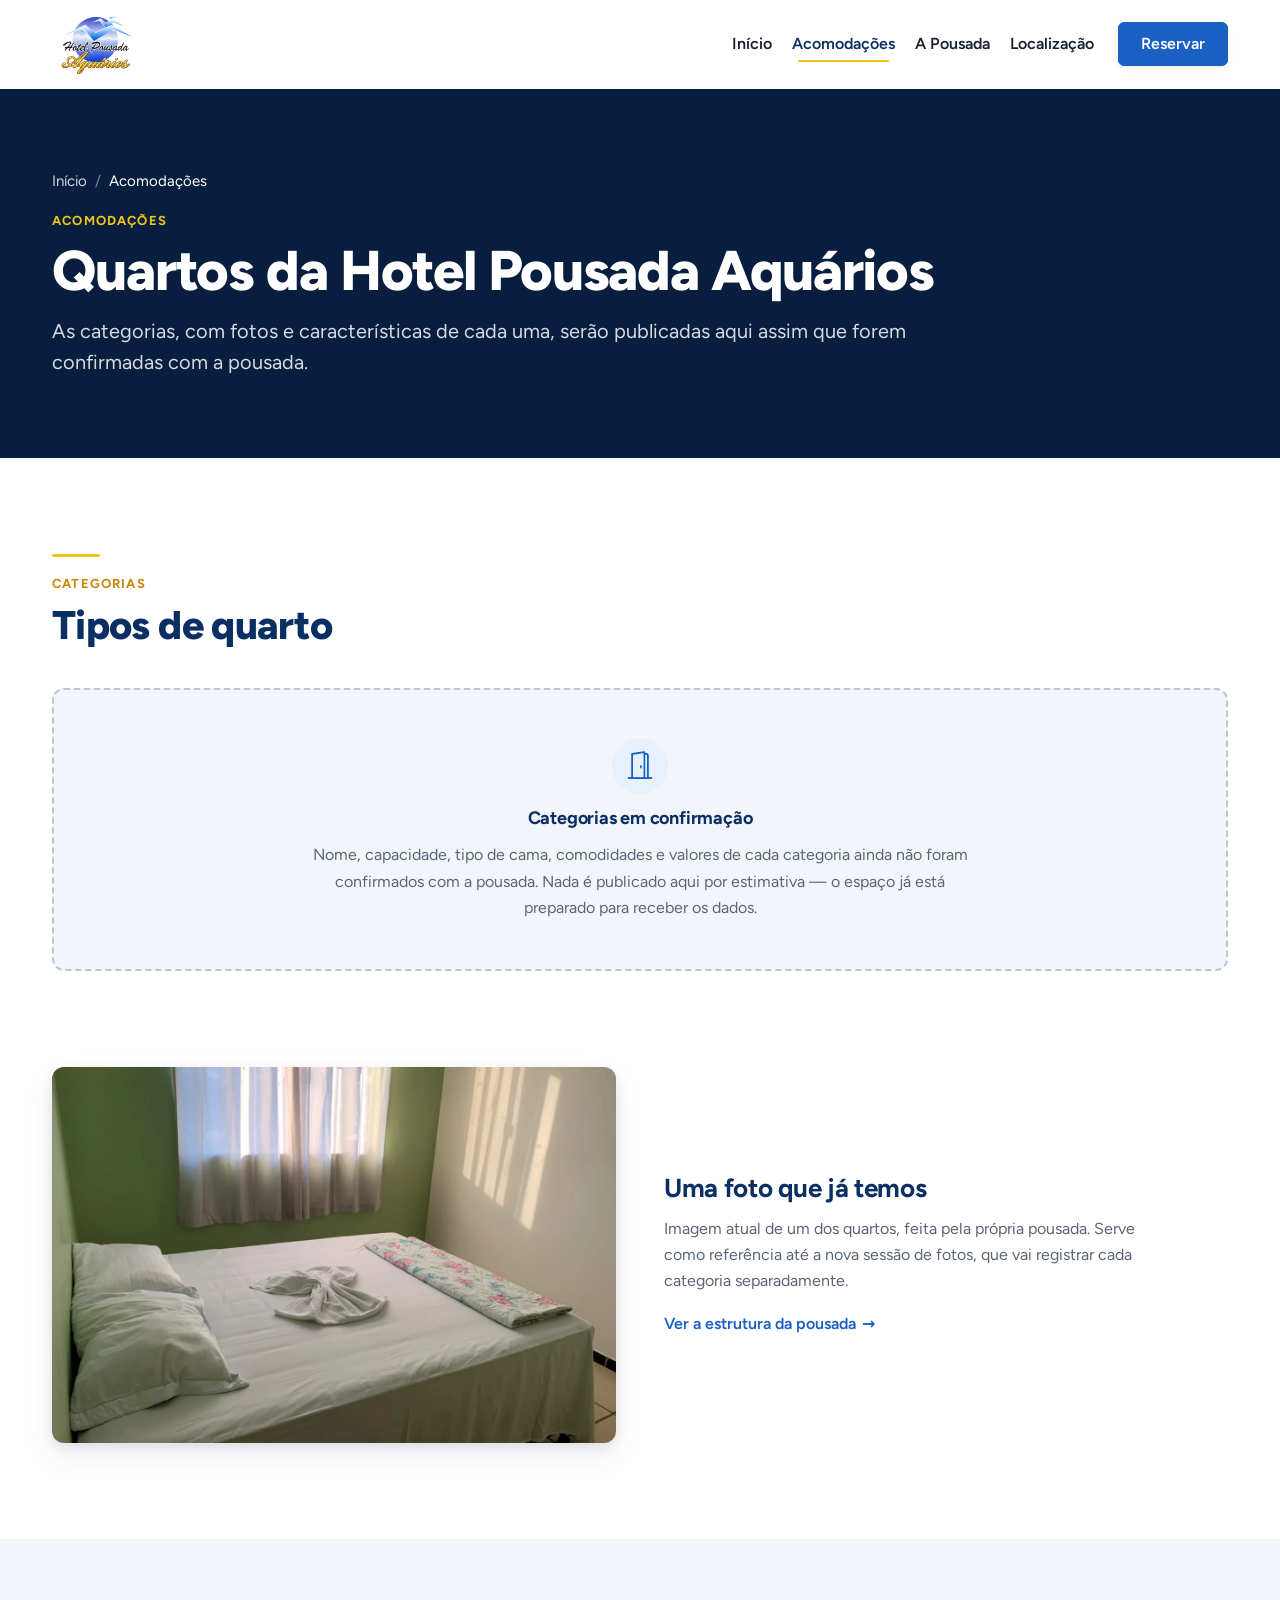
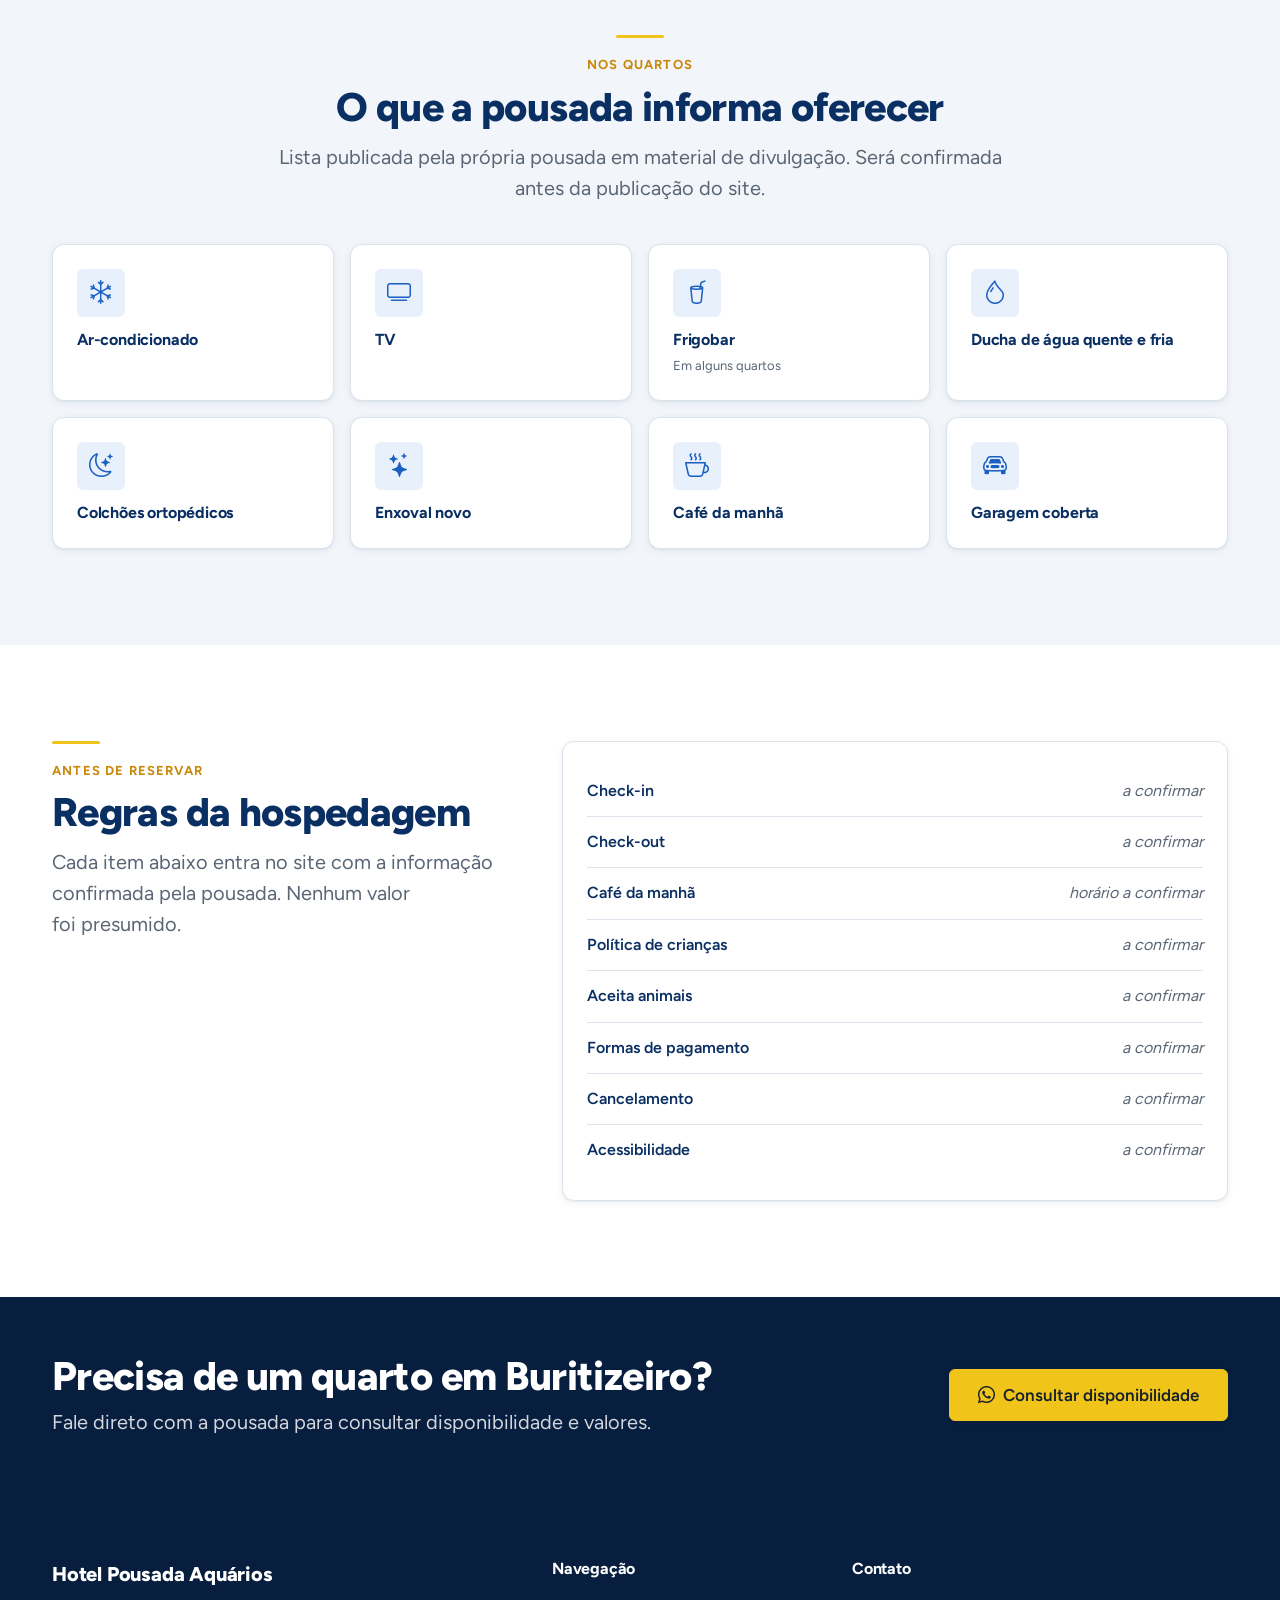
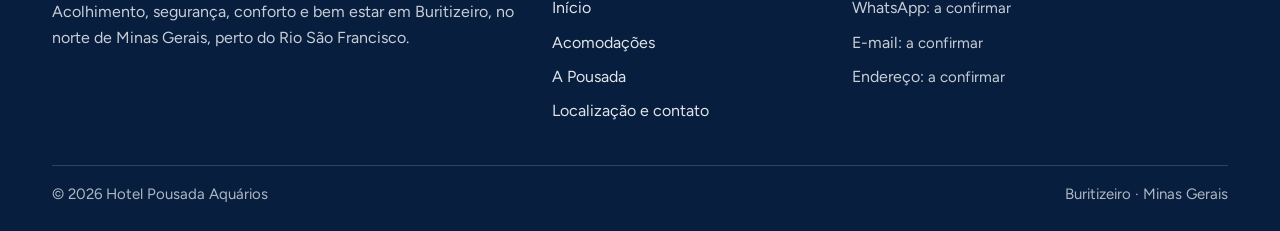
==== acomodacoes.html @ f0c8387f "feat: páginas institucional e de localização, com correção da ordem de cabeçalhos" ====
<!doctype html>
<html lang="pt-BR">
<head>
  <meta charset="utf-8">
  <meta name="viewport" content="width=device-width, initial-scale=1">
  <title>Acomodações — Hotel Pousada Aquários</title>
  <meta name="description" content="Acomodações da Hotel Pousada Aquários, em Buritizeiro/MG.">
  <meta name="theme-color" content="#1A5FC2">

  <!-- Favicon (provisório, derivado da logo — substituir na entrega final) -->
  <link rel="icon" href="favicon.ico" sizes="any">
  <link rel="apple-touch-icon" href="apple-touch-icon.png">

  <!-- Fonte própria: pré-carrega o subset latin, usado logo no primeiro texto -->
  <link rel="preload" href="fonts/figtree-latin-wght-normal.woff2"
        as="font" type="font/woff2" crossorigin>

  <!-- Bootstrap 5 + Bootstrap Icons (CDN com Subresource Integrity) -->
  <link rel="preconnect" href="https://cdn.jsdelivr.net" crossorigin>
  <link rel="stylesheet" href="https://cdn.jsdelivr.net/npm/bootstrap@5.3.8/dist/css/bootstrap.min.css"
        integrity="sha384-sRIl4kxILFvY47J16cr9ZwB07vP4J8+LH7qKQnuqkuIAvNWLzeN8tE5YBujZqJLB" crossorigin="anonymous">
  <link rel="stylesheet" href="https://cdn.jsdelivr.net/npm/bootstrap-icons@1.13.1/font/bootstrap-icons.min.css"
        integrity="sha384-CK2SzKma4jA5H/MXDUU7i1TqZlCFaD4T01vtyDFvPlD97JQyS+IsSh1nI2EFbpyk" crossorigin="anonymous">

  <!-- CSS próprio: sempre depois do Bootstrap -->
  <link rel="stylesheet" href="css/style.css">
</head>
<body>
  <a class="skip-link" href="#conteudo">Pular para o conteúdo</a>

  <header class="aq-header" data-header>
    <div class="container">
      <nav class="navbar navbar-expand-lg aq-header__inner" aria-label="Navegação principal">

        <a class="navbar-brand aq-brand me-auto" href="index.html">
          <img src="img/logo-nav.webp"
               srcset="img/logo-nav.webp 300w, img/logo-nav@2x.webp 600w"
               sizes="(min-width: 992px) 77px, 61px"
               alt="Hotel Pousada Aquários — página inicial"
               width="300" height="218">
        </a>

        <button class="aq-toggler d-lg-none" type="button"
                data-bs-toggle="offcanvas" data-bs-target="#aqMenu"
                aria-controls="aqMenu" aria-label="Abrir menu de navegação">
          <i class="bi bi-list" aria-hidden="true"></i>
        </button>

        <div class="offcanvas offcanvas-end aq-offcanvas" tabindex="-1"
             id="aqMenu" aria-labelledby="aqMenuTitulo">
          <div class="offcanvas-header">
            <!-- <p> e não <h2>: o painel fica no topo do DOM e um h2 aqui
                 apareceria antes do h1 da página, quebrando a ordem de
                 cabeçalhos. O aria-labelledby funciona igual. -->
            <p class="offcanvas-title h6 mb-0" id="aqMenuTitulo">Menu</p>
            <button type="button" class="btn-close" data-bs-dismiss="offcanvas"
                    aria-label="Fechar menu"></button>
          </div>
          <div class="offcanvas-body">
            <ul class="navbar-nav aq-nav align-items-lg-center">
                <li class="nav-item">
                  <a class="nav-link" href="index.html">Início</a>
                </li>
                <li class="nav-item">
                  <a class="nav-link" href="acomodacoes.html" aria-current="page">Acomodações</a>
                </li>
                <li class="nav-item">
                  <a class="nav-link" href="pousada.html">A Pousada</a>
                </li>
                <li class="nav-item">
                  <a class="nav-link" href="contato.html">Localização</a>
                </li>
            </ul>

            <!-- CTA principal. Vira link do WhatsApp assim que o número for
                 confirmado em js/main.js; até lá leva para a página de contato. -->
            <a class="btn-aq aq-header__cta" href="contato.html" data-whatsapp>
              Reservar
            </a>
          </div>
        </div>

      </nav>
    </div>
  </header>

  <main id="conteudo">

    <!-- ================= CABEÇALHO DA PÁGINA ================= -->
    <section class="aq-pagehead">
      <div class="container">
        <nav aria-label="Trilha de navegação">
          <ol class="aq-breadcrumb">
            <li><a href="index.html">Início</a></li>
            <li aria-current="page">Acomodações</li>
          </ol>
        </nav>
        <span class="aq-eyebrow">Acomodações</span>
        <h1>Quartos da Hotel Pousada Aquários</h1>
        <p class="aq-lead aq-measure mb-0">
          As categorias, com fotos e características de cada uma, serão
          publicadas aqui assim que forem confirmadas com a pousada.
        </p>
      </div>
    </section>

    <!-- ================= CATEGORIAS ================= -->
    <section class="aq-section">
      <div class="container">
        <div class="aq-section-head">
          <div class="aq-rule"></div>
          <span class="aq-eyebrow">Categorias</span>
          <h2>Tipos de quarto</h2>
        </div>

        <!--
          ESTRUTURA PRONTA PARA AS CATEGORIAS.

          Quando os dados forem confirmados com o proprietário, apague o bloco
          .aq-empty abaixo e duplique o modelo a seguir dentro de
          <div class="row g-4"> — um <div class="col-..."> por categoria.

          Não preencher nada por estimativa: nome, capacidade, tipo de cama,
          comodidades e preço dependem de confirmação (roadmap, seção 17).
          A identificação interna dos quartos por letras não deve ser usada
          comercialmente sem autorização.

          <div class="col-12 col-md-6 col-lg-4">
            <article class="aq-card aq-card--hover">
              <div class="aq-media aq-media--3x2 aq-media--zoom aq-media--flush">
                <img src="img/ARQUIVO.webp" alt="DESCRIÇÃO DO QUARTO"
                     loading="lazy" decoding="async" width="0000" height="0000">
              </div>
              <div class="aq-card__body">
                <h3 class="aq-card__title">NOME DA CATEGORIA</h3>
                <p class="aq-card__text">DESCRIÇÃO CURTA.</p>
                <ul class="aq-list aq-text-sm">
                  <li>Até N hóspedes</li>
                  <li>TIPO DE CAMA</li>
                  <li>COMODIDADE</li>
                </ul>
              </div>
              <div class="aq-card__footer">
                <a class="btn-aq-whatsapp btn-aq-sm btn-aq-block" href="contato.html" data-whatsapp>
                  <i class="bi bi-whatsapp" aria-hidden="true"></i>
                  Consultar esta categoria
                </a>
              </div>
            </article>
          </div>
        -->

        <div class="aq-empty" data-confirmar>
          <span class="aq-empty__icon"><i class="bi bi-door-open" aria-hidden="true"></i></span>
          <h3 class="h5">Categorias em confirmação</h3>
          <p class="aq-text-muted mb-0">
            Nome, capacidade, tipo de cama, comodidades e valores de cada
            categoria ainda não foram confirmados com a pousada. Nada é
            publicado aqui por estimativa — o espaço já está preparado para
            receber os dados.
          </p>
        </div>

        <div class="row g-4 g-lg-5 align-items-center mt-4 mt-lg-5">
          <div class="col-12 col-lg-6">
            <div class="aq-media aq-media--3x2 aq-shadow">
              <img src="img/foto-de-quarto.webp"
                   alt="Quarto da pousada, com cama de casal arrumada e janela com cortina"
                   loading="lazy" decoding="async" width="1280" height="958">
            </div>
          </div>
          <div class="col-12 col-lg-6">
            <h3>Uma foto que já temos</h3>
            <p class="aq-text-muted">
              Imagem atual de um dos quartos, feita pela própria pousada. Serve
              como referência até a nova sessão de fotos, que vai registrar
              cada categoria separadamente.
            </p>
            <p class="mb-0">
              <a class="aq-link-arrow" href="pousada.html">Ver a estrutura da pousada</a>
            </p>
          </div>
        </div>
      </div>
    </section>

    <!-- ================= O QUE OS QUARTOS TÊM ================= -->
    <section class="aq-section aq-bg-alt">
      <div class="container">
        <div class="aq-section-head aq-section-head--center">
          <div class="aq-rule"></div>
          <span class="aq-eyebrow">Nos quartos</span>
          <h2>O que a pousada informa oferecer</h2>
          <p class="aq-lead">
            Lista publicada pela própria pousada em material de divulgação.
            Será confirmada antes da publicação do site.
          </p>
        </div>

        <div class="row g-3">
          <div class="col-6 col-md-4 col-lg-3">
            <div class="aq-card h-100" data-confirmar><div class="aq-card__body">
              <span class="aq-card__icon"><i class="bi bi-snow" aria-hidden="true"></i></span>
              <h3 class="h6 mb-0">Ar-condicionado</h3>
            </div></div>
          </div>
          <div class="col-6 col-md-4 col-lg-3">
            <div class="aq-card h-100" data-confirmar><div class="aq-card__body">
              <span class="aq-card__icon"><i class="bi bi-tv" aria-hidden="true"></i></span>
              <h3 class="h6 mb-0">TV</h3>
            </div></div>
          </div>
          <div class="col-6 col-md-4 col-lg-3">
            <div class="aq-card h-100" data-confirmar><div class="aq-card__body">
              <span class="aq-card__icon"><i class="bi bi-cup-straw" aria-hidden="true"></i></span>
              <h3 class="h6 mb-1">Frigobar</h3>
              <p class="aq-text-xs aq-text-muted mb-0">Em alguns quartos</p>
            </div></div>
          </div>
          <div class="col-6 col-md-4 col-lg-3">
            <div class="aq-card h-100" data-confirmar><div class="aq-card__body">
              <span class="aq-card__icon"><i class="bi bi-droplet" aria-hidden="true"></i></span>
              <h3 class="h6 mb-0">Ducha de água quente e fria</h3>
            </div></div>
          </div>
          <div class="col-6 col-md-4 col-lg-3">
            <div class="aq-card h-100" data-confirmar><div class="aq-card__body">
              <span class="aq-card__icon"><i class="bi bi-moon-stars" aria-hidden="true"></i></span>
              <h3 class="h6 mb-0">Colchões ortopédicos</h3>
            </div></div>
          </div>
          <div class="col-6 col-md-4 col-lg-3">
            <div class="aq-card h-100" data-confirmar><div class="aq-card__body">
              <span class="aq-card__icon"><i class="bi bi-stars" aria-hidden="true"></i></span>
              <h3 class="h6 mb-0">Enxoval novo</h3>
            </div></div>
          </div>
          <div class="col-6 col-md-4 col-lg-3">
            <div class="aq-card h-100" data-confirmar><div class="aq-card__body">
              <span class="aq-card__icon"><i class="bi bi-cup-hot" aria-hidden="true"></i></span>
              <h3 class="h6 mb-0">Café da manhã</h3>
            </div></div>
          </div>
          <div class="col-6 col-md-4 col-lg-3">
            <div class="aq-card h-100" data-confirmar><div class="aq-card__body">
              <span class="aq-card__icon"><i class="bi bi-car-front" aria-hidden="true"></i></span>
              <h3 class="h6 mb-0">Garagem coberta</h3>
            </div></div>
          </div>
        </div>
      </div>
    </section>

    <!-- ================= POLÍTICAS ================= -->
    <section class="aq-section">
      <div class="container">
        <div class="row g-4 g-lg-5">
          <div class="col-12 col-lg-5">
            <div class="aq-section-head mb-0">
              <div class="aq-rule"></div>
              <span class="aq-eyebrow">Antes de reservar</span>
              <h2>Regras da hospedagem</h2>
              <p class="aq-lead">
                Cada item abaixo entra no site com a informação confirmada pela
                pousada. Nenhum valor foi presumido.
              </p>
            </div>
          </div>

          <div class="col-12 col-lg-7">
            <div class="aq-card"><div class="aq-card__body">
              <dl class="aq-specs">
                <div class="aq-specs__row">
                  <dt>Check-in</dt>
                  <dd data-confirmar><span class="aq-pending">a confirmar</span></dd>
                </div>
                <div class="aq-specs__row">
                  <dt>Check-out</dt>
                  <dd data-confirmar><span class="aq-pending">a confirmar</span></dd>
                </div>
                <div class="aq-specs__row">
                  <dt>Café da manhã</dt>
                  <dd data-confirmar><span class="aq-pending">horário a confirmar</span></dd>
                </div>
                <div class="aq-specs__row">
                  <dt>Política de crianças</dt>
                  <dd data-confirmar><span class="aq-pending">a confirmar</span></dd>
                </div>
                <div class="aq-specs__row">
                  <dt>Aceita animais</dt>
                  <dd data-confirmar><span class="aq-pending">a confirmar</span></dd>
                </div>
                <div class="aq-specs__row">
                  <dt>Formas de pagamento</dt>
                  <dd data-confirmar><span class="aq-pending">a confirmar</span></dd>
                </div>
                <div class="aq-specs__row">
                  <dt>Cancelamento</dt>
                  <dd data-confirmar><span class="aq-pending">a confirmar</span></dd>
                </div>
                <div class="aq-specs__row">
                  <dt>Acessibilidade</dt>
                  <dd data-confirmar><span class="aq-pending">a confirmar</span></dd>
                </div>
              </dl>
            </div></div>
          </div>
        </div>
      </div>
    </section>

    <!-- ================= CTA WHATSAPP ================= -->
    <section class="aq-section--sm aq-bg-dark">
      <div class="container">
        <div class="row g-3 align-items-center justify-content-between">
          <div class="col-12 col-lg-7">
            <h2 class="mb-2">Precisa de um quarto em Buritizeiro?</h2>
            <p class="aq-lead mb-0">
              Fale direto com a pousada para consultar disponibilidade e valores.
            </p>
          </div>
          <div class="col-12 col-lg-auto">
            <a class="btn-aq-gold btn-aq-lg" href="contato.html" data-whatsapp>
              <i class="bi bi-whatsapp" aria-hidden="true"></i>
              Consultar disponibilidade
            </a>
          </div>
        </div>
      </div>
    </section>

  </main>

  <footer class="aq-footer">
    <div class="container">
      <div class="row g-4">

        <div class="col-12 col-lg-5">
          <p class="aq-footer__brand mb-2">Hotel Pousada Aquários</p>
          <p class="mb-0" style="max-width: 30rem">
            Acolhimento, segurança, conforto e bem estar em Buritizeiro,
            no norte de Minas Gerais, perto do Rio São Francisco.
          </p>
        </div>

        <div class="col-6 col-lg-3">
          <h2 class="h6 mb-3">Navegação</h2>
          <ul class="aq-footer__list">
            <li><a href="index.html">Início</a></li>
            <li><a href="acomodacoes.html">Acomodações</a></li>
            <li><a href="pousada.html">A Pousada</a></li>
            <li><a href="contato.html">Localização e contato</a></li>
          </ul>
        </div>

        <div class="col-6 col-lg-4">
          <h2 class="h6 mb-3">Contato</h2>
          <!-- Nenhum canal de contato é publicado antes da confirmação com o
               proprietário (roadmap, seção 26). -->
          <ul class="aq-footer__list">
            <li data-confirmar>WhatsApp: <span class="aq-text-sm">a confirmar</span></li>
            <li data-confirmar>E-mail: <span class="aq-text-sm">a confirmar</span></li>
            <li data-confirmar>Endereço: <span class="aq-text-sm">a confirmar</span></li>
          </ul>
        </div>

      </div>

      <div class="aq-footer__bottom d-flex flex-wrap gap-2 justify-content-between">
        <p class="mb-0">&copy; <span data-ano-atual>2026</span> Hotel Pousada Aquários</p>
        <p class="mb-0">Buritizeiro · Minas Gerais</p>
      </div>
    </div>
  </footer>

  <!-- Botão flutuante de WhatsApp. Fica oculto até o número oficial ser
       confirmado e preenchido em js/main.js (roadmap, seção 26). -->
  <a class="aq-fab" href="#" data-whatsapp hidden
     aria-label="Conversar no WhatsApp">
    <i class="bi bi-whatsapp" aria-hidden="true"></i>
  </a>

  <script src="https://cdn.jsdelivr.net/npm/bootstrap@5.3.8/dist/js/bootstrap.bundle.min.js"
          integrity="sha384-FKyoEForCGlyvwx9Hj09JcYn3nv7wiPVlz7YYwJrWVcXK/BmnVDxM+D2scQbITxI" crossorigin="anonymous" defer></script>
  <script src="js/main.js" defer></script>
</body>
</html>
---- css/style.css ----
/* ==========================================================================
   Hotel Pousada Aquários — style.css

   Fase 1: base do projeto (tokens de identidade + reset + tipografia base).
   Fase 2: design system (tipografia, espaçamentos, botões, cards, mídia).
   Fase 3: header, navegação responsiva e botão flutuante de WhatsApp.
   Fase 4: hero, mosaico de fotos, avaliações e rodapé.
   Fase 5: cabeçalho de página, estado vazio e ficha de dados.
   Fase 6: galeria e área do mapa.

   Sumário
     1. Fontes
     2. Tokens da identidade
     3. Overrides do Bootstrap
     4. Base e reset
     5. Tipografia
     6. Layout
     7. Links
     8. Botões
     9. Cards
    10. Mídia e imagens
    11. Pills, divisores e detalhes
    12. Acessibilidade
    13. Utilitários
    14. Tela provisória de setup (remover a partir da Fase 3)
   ========================================================================== */

/* --------------------------------------------------------------------------
   1. Fontes
   Figtree variável, self-hosted (nenhuma requisição a terceiros).
   Um único arquivo cobre os pesos 300–900, ~20 KB no subset latin.
   -------------------------------------------------------------------------- */
@font-face {
  font-family: 'Figtree';
  font-style: normal;
  font-display: swap;
  font-weight: 300 900;
  src: url('../fonts/figtree-latin-ext-wght-normal.woff2') format('woff2-variations');
  unicode-range: U+0100-02BA, U+02BD-02C5, U+02C7-02CC, U+02CE-02D7,
                 U+02DD-02FF, U+0304, U+0308, U+0329, U+1D00-1DBF,
                 U+1E00-1E9F, U+1EF2-1EFF, U+2020, U+20A0-20AB, U+20AD-20C0,
                 U+2113, U+2C60-2C7F, U+A720-A7FF;
}
@font-face {
  font-family: 'Figtree';
  font-style: normal;
  font-display: swap;
  font-weight: 300 900;
  src: url('../fonts/figtree-latin-wght-normal.woff2') format('woff2-variations');
  unicode-range: U+0000-00FF, U+0131, U+0152-0153, U+02BB-02BC, U+02C6,
                 U+02DA, U+02DC, U+0304, U+0308, U+0329, U+2000-206F,
                 U+20AC, U+2122, U+2191, U+2193, U+2212, U+2215, U+FEFF,
                 U+FFFD;
}

/* --------------------------------------------------------------------------
   2. Tokens da identidade
   Cores extraídas da logo (img/logo.png): azul do globo, azul escuro para
   contraste e o dourado do lettering "Aquários".
   Todo contraste anotado foi verificado em WCAG 2.1.
   -------------------------------------------------------------------------- */
:root {
  /* --- Azuis: base da identidade --- */
  --aquarios-primary:        #1A5FC2;  /* 6.07:1 com branco — AA texto normal */
  --aquarios-primary-hover:  #164FA3;  /* hover de superfícies azuis */
  --aquarios-primary-dark:   #0A2F63;  /* 13.1:1 com branco — títulos, rodapé */
  --aquarios-primary-deep:   #071E3F;  /* 16.6:1 com branco — fundos profundos */
  --aquarios-primary-soft:   #E8F0FB;  /* tinte para seções alternadas */

  /* --- Dourado: secundária, uso pontual (nunca dominante) --- */
  --aquarios-gold:           #F0C419;  /* preenchimento; 9.75:1 com --aquarios-text */
  --aquarios-gold-hover:     #DBB110;
  --aquarios-gold-dark:      #C9880A;  /* 3.00:1 com branco — só texto grande e ícones */

  /* --- Superfícies e texto --- */
  --aquarios-bg:             #FFFFFF;
  --aquarios-bg-alt:         #F2F6FB;
  --aquarios-text:           #17212E;  /* 16.2:1 com branco */
  --aquarios-text-muted:     #5A6675;  /* 5.85:1 com branco — AA texto normal */
  --aquarios-text-invert:    #FFFFFF;
  --aquarios-border:         #DBE3EC;
  --aquarios-border-strong:  #B9C6D6;

  /* --- WhatsApp: canal principal de conversão ---
     O verde oficial #25D366 tem só 1.98:1 com branco e reprova em WCAG,
     tanto para texto quanto para componentes. Superfícies clicáveis usam a
     variação escura da própria paleta do WhatsApp; o verde claro fica
     reservado a preenchimento de ícone sobre fundo escuro. */
  --aquarios-whatsapp:       #0F7A6C;  /* 5.22:1 com branco — AA */
  --aquarios-whatsapp-hover: #0B6157;
  --aquarios-whatsapp-light: #25D366;  /* só sobre fundo escuro */

  /* --- Tipografia --- */
  --aquarios-font-base: 'Figtree', system-ui, -apple-system, 'Segoe UI',
                        Roboto, 'Helvetica Neue', Arial, sans-serif;
  --aquarios-font-heading: var(--aquarios-font-base);

  /* Escala tipográfica fluida: mínimo em 320px, máximo em ~1400px */
  --aquarios-fs-h1:      clamp(2rem,     1.35rem + 3.2vw, 3.5rem);
  --aquarios-fs-h2:      clamp(1.625rem, 1.28rem + 1.7vw, 2.5rem);
  --aquarios-fs-h3:      clamp(1.25rem,  1.10rem + 0.7vw, 1.625rem);
  --aquarios-fs-h4:      clamp(1.125rem, 1.06rem + 0.3vw, 1.3125rem);
  --aquarios-fs-h5:      1.125rem;
  --aquarios-fs-h6:      1rem;
  --aquarios-fs-lead:    clamp(1.0625rem, 1rem + 0.35vw, 1.25rem);
  --aquarios-fs-body:    1rem;
  --aquarios-fs-sm:      0.9375rem;
  --aquarios-fs-xs:      0.8125rem;

  --aquarios-lh-tight:   1.15;
  --aquarios-lh-snug:    1.35;
  --aquarios-lh-base:    1.65;

  /* --- Espaçamento --- */
  --aquarios-space-3xs: .25rem;
  --aquarios-space-2xs: .5rem;
  --aquarios-space-xs:  .75rem;
  --aquarios-space-sm:  1rem;
  --aquarios-space-md:  1.5rem;
  --aquarios-space-lg:  2.5rem;
  --aquarios-space-xl:  4rem;
  --aquarios-space-2xl: 6rem;

  /* Respiro vertical das seções, fluido entre mobile e desktop */
  --aquarios-section-y:    clamp(3rem, 2rem + 5vw, 6rem);
  --aquarios-section-y-sm: clamp(2rem, 1.5rem + 3vw, 3.5rem);

  /* --- Bordas --- */
  --aquarios-radius-sm: .375rem;
  --aquarios-radius:    .75rem;
  --aquarios-radius-lg: 1.25rem;
  --aquarios-radius-pill: 999px;

  /* --- Sombras: base azulada, para não cinzar a interface --- */
  --aquarios-shadow-sm: 0 1px 2px rgba(7, 30, 63, .06),
                        0 2px 8px rgba(7, 30, 63, .06);
  --aquarios-shadow:    0 4px 12px rgba(7, 30, 63, .08),
                        0 12px 32px rgba(7, 30, 63, .08);
  --aquarios-shadow-lg: 0 8px 24px rgba(7, 30, 63, .10),
                        0 24px 56px rgba(7, 30, 63, .12);

  /* --- Movimento --- */
  --aquarios-transition: 180ms cubic-bezier(.2, .6, .3, 1);

  /* --- Medidas --- */
  --aquarios-measure: 68ch;      /* largura de leitura confortável */
  --aquarios-container: 1200px;  /* largura máxima do container */
  --aquarios-tap: 2.75rem;       /* alvo mínimo de toque: 44px */
}

/* --------------------------------------------------------------------------
   3. Overrides do Bootstrap
   Faz os utilitários nativos (.btn-primary, .text-primary, .link-primary…)
   já saírem na identidade da pousada, sem CSS extra.
   -------------------------------------------------------------------------- */
:root {
  --bs-primary:              #1A5FC2;
  --bs-primary-rgb:          26, 95, 194;
  --bs-body-color:           #17212E;
  --bs-body-color-rgb:       23, 33, 46;
  --bs-body-bg:              #FFFFFF;
  --bs-secondary-color:      #5A6675;
  --bs-border-color:         #DBE3EC;
  --bs-link-color:           #1A5FC2;
  --bs-link-color-rgb:       26, 95, 194;
  --bs-link-hover-color:     #0A2F63;
  --bs-link-hover-color-rgb: 10, 47, 99;
  --bs-body-font-family:     var(--aquarios-font-base);
  --bs-body-line-height:     var(--aquarios-lh-base);
  --bs-border-radius:        var(--aquarios-radius-sm);
  --bs-border-radius-lg:     var(--aquarios-radius);
  --bs-border-radius-xl:     var(--aquarios-radius-lg);
  --bs-focus-ring-color:     rgba(240, 196, 25, .55);
  --bs-code-color:           #0A2F63;  /* o rosa padrão do Bootstrap destoa da identidade */
}

/* --------------------------------------------------------------------------
   4. Base e reset
   -------------------------------------------------------------------------- */
*,
*::before,
*::after { box-sizing: border-box; }

html {
  scroll-behavior: smooth;
  /* Compensa a altura do header sticky ao navegar por âncoras */
  scroll-padding-top: 6.5rem;
  -webkit-text-size-adjust: 100%;
}

body {
  margin: 0;
  background-color: var(--aquarios-bg);
  color: var(--aquarios-text);
  font-family: var(--aquarios-font-base);
  font-size: var(--aquarios-fs-body);
  line-height: var(--aquarios-lh-base);
  -webkit-font-smoothing: antialiased;
  text-rendering: optimizeLegibility;
  /* Nenhuma página do site deve rolar horizontalmente (Fase 7) */
  overflow-x: hidden;
}

/* --------------------------------------------------------------------------
   5. Tipografia
   -------------------------------------------------------------------------- */
h1, h2, h3, h4, h5, h6,
.h1, .h2, .h3, .h4, .h5, .h6 {
  margin-top: 0;
  margin-bottom: var(--aquarios-space-xs);
  font-family: var(--aquarios-font-heading);
  color: var(--aquarios-primary-dark);
  font-weight: 700;
  line-height: var(--aquarios-lh-tight);
  letter-spacing: -.012em;
  text-wrap: balance;
}

h1, .h1 { font-size: var(--aquarios-fs-h1); font-weight: 800; letter-spacing: -.02em; }
h2, .h2 { font-size: var(--aquarios-fs-h2); font-weight: 800; letter-spacing: -.016em; }
h3, .h3 { font-size: var(--aquarios-fs-h3); }
h4, .h4 { font-size: var(--aquarios-fs-h4); }
h5, .h5 { font-size: var(--aquarios-fs-h5); line-height: var(--aquarios-lh-snug); }
h6, .h6 { font-size: var(--aquarios-fs-h6); line-height: var(--aquarios-lh-snug); }

p {
  margin-top: 0;
  margin-bottom: var(--aquarios-space-sm);
  text-wrap: pretty;
}
p:last-child { margin-bottom: 0; }

/* Linha de apoio logo abaixo de um título de seção */
.aq-lead {
  font-size: var(--aquarios-fs-lead);
  line-height: 1.55;
  color: var(--aquarios-text-muted);
}

/* Rótulo curto acima do título ("Acomodações", "Estrutura"…) */
.aq-eyebrow {
  display: block;
  margin-bottom: var(--aquarios-space-2xs);
  color: var(--aquarios-gold-dark);
  font-size: var(--aquarios-fs-xs);
  font-weight: 700;
  letter-spacing: .09em;
  text-transform: uppercase;
}

.aq-text-sm { font-size: var(--aquarios-fs-sm); }
.aq-text-xs { font-size: var(--aquarios-fs-xs); }

/* Cabeçalho padrão de seção: eyebrow + título + lead */
.aq-section-head { margin-bottom: var(--aquarios-space-lg); }
.aq-section-head .aq-lead { max-width: var(--aquarios-measure); }
.aq-section-head--center {
  text-align: center;
  margin-inline: auto;
  max-width: 46rem;
}
.aq-section-head--center .aq-lead { margin-inline: auto; }

/* --------------------------------------------------------------------------
   6. Layout
   -------------------------------------------------------------------------- */
.container,
.container-lg,
.container-xl,
.container-xxl { max-width: var(--aquarios-container); }

.aq-section    { padding-block: var(--aquarios-section-y); }
.aq-section--sm{ padding-block: var(--aquarios-section-y-sm); }

.aq-bg-alt   { background-color: var(--aquarios-bg-alt); }
.aq-bg-soft  { background-color: var(--aquarios-primary-soft); }

/* Seções escuras: inverte texto e títulos sem precisar de classe por elemento */
.aq-bg-dark {
  background-color: var(--aquarios-primary-deep);
  color: rgba(255, 255, 255, .86);
}
.aq-bg-dark h1, .aq-bg-dark h2, .aq-bg-dark h3,
.aq-bg-dark h4, .aq-bg-dark h5, .aq-bg-dark h6 { color: #fff; }
.aq-bg-dark .aq-lead      { color: rgba(255, 255, 255, .82); }
.aq-bg-dark .aq-eyebrow   { color: var(--aquarios-gold); }
.aq-bg-dark .aq-text-muted{ color: rgba(255, 255, 255, .74); }
.aq-bg-dark code          { color: var(--aquarios-gold); }

.aq-measure    { max-width: var(--aquarios-measure); }
.aq-text-muted { color: var(--aquarios-text-muted); }
.aq-gold       { color: var(--aquarios-gold-dark); }

/* --------------------------------------------------------------------------
   7. Links
   -------------------------------------------------------------------------- */
a {
  color: var(--aquarios-primary);
  text-decoration-thickness: 1px;
  text-underline-offset: .18em;
  transition: color var(--aquarios-transition);
}
a:hover { color: var(--aquarios-primary-dark); }

/* Link discreto que só sublinha no hover */
.aq-link {
  font-weight: 600;
  text-decoration: none;
}
.aq-link:hover { text-decoration: underline; }

/* Link com seta, para "ver mais" */
.aq-link-arrow {
  display: inline-flex;
  align-items: center;
  gap: .375rem;
  font-weight: 600;
  text-decoration: none;
}
.aq-link-arrow::after {
  content: '→';
  transition: transform var(--aquarios-transition);
}
.aq-link-arrow:hover::after { transform: translateX(3px); }

/* --------------------------------------------------------------------------
   8. Botões
   -------------------------------------------------------------------------- */
.btn {
  --bs-btn-border-radius: var(--aquarios-radius-sm);
  font-weight: 600;
  transition: background-color var(--aquarios-transition),
              border-color var(--aquarios-transition),
              color var(--aquarios-transition),
              box-shadow var(--aquarios-transition),
              transform var(--aquarios-transition);
}

/* Base dos botões da identidade */
.btn-aq,
.btn-aq-outline,
.btn-aq-gold,
.btn-aq-whatsapp {
  display: inline-flex;
  align-items: center;
  justify-content: center;
  gap: .5rem;
  min-height: var(--aquarios-tap);
  padding: .625rem 1.375rem;
  border: 1px solid transparent;
  border-radius: var(--aquarios-radius-sm);
  font-weight: 600;
  line-height: 1.3;
  text-decoration: none;
  cursor: pointer;
}

/* Primário: ação principal da página */
.btn-aq {
  background-color: var(--aquarios-primary);
  border-color: var(--aquarios-primary);
  color: var(--aquarios-text-invert);
  box-shadow: var(--aquarios-shadow-sm);
}
.btn-aq:hover {
  background-color: var(--aquarios-primary-hover);
  border-color: var(--aquarios-primary-hover);
  color: var(--aquarios-text-invert);
  box-shadow: var(--aquarios-shadow);
}
.btn-aq:active { transform: translateY(1px); box-shadow: var(--aquarios-shadow-sm); }

/* Secundário: ação de apoio */
.btn-aq-outline {
  background-color: transparent;
  border-color: var(--aquarios-border-strong);
  color: var(--aquarios-primary-dark);
}
.btn-aq-outline:hover {
  background-color: var(--aquarios-primary-soft);
  border-color: var(--aquarios-primary);
  color: var(--aquarios-primary-dark);
}
.btn-aq-outline:active { transform: translateY(1px); }

/* Dourado: destaque pontual sobre fundo escuro ou foto */
.btn-aq-gold {
  background-color: var(--aquarios-gold);
  border-color: var(--aquarios-gold);
  color: var(--aquarios-text);
  box-shadow: var(--aquarios-shadow-sm);
}
.btn-aq-gold:hover {
  background-color: var(--aquarios-gold-hover);
  border-color: var(--aquarios-gold-hover);
  color: var(--aquarios-text);
  box-shadow: var(--aquarios-shadow);
}
.btn-aq-gold:active { transform: translateY(1px); box-shadow: var(--aquarios-shadow-sm); }

/* WhatsApp: conversão. Verde escuro da paleta do WhatsApp, que passa em AA */
.btn-aq-whatsapp {
  background-color: var(--aquarios-whatsapp);
  border-color: var(--aquarios-whatsapp);
  color: var(--aquarios-text-invert);
  box-shadow: var(--aquarios-shadow-sm);
}
.btn-aq-whatsapp:hover {
  background-color: var(--aquarios-whatsapp-hover);
  border-color: var(--aquarios-whatsapp-hover);
  color: var(--aquarios-text-invert);
  box-shadow: var(--aquarios-shadow);
}
.btn-aq-whatsapp:active { transform: translateY(1px); box-shadow: var(--aquarios-shadow-sm); }

/* Variantes de tamanho */
.btn-aq-lg { padding: .875rem 1.75rem; font-size: 1.0625rem; min-height: 3.25rem; }
.btn-aq-sm { padding: .5rem 1rem; font-size: var(--aquarios-fs-sm); }
.btn-aq-block { width: 100%; }

/* Em telas pequenas os botões ocupam a largura toda por padrão (Fase 7) */
@media (max-width: 575.98px) {
  .btn-aq-block-sm { width: 100%; }
}

/* --------------------------------------------------------------------------
   9. Cards
   -------------------------------------------------------------------------- */
.aq-card {
  display: flex;
  flex-direction: column;
  height: 100%;
  background-color: var(--aquarios-bg);
  border: 1px solid var(--aquarios-border);
  border-radius: var(--aquarios-radius);
  box-shadow: var(--aquarios-shadow-sm);
  overflow: hidden;
  transition: box-shadow var(--aquarios-transition),
              transform var(--aquarios-transition),
              border-color var(--aquarios-transition);
}
.aq-card__body { padding: var(--aquarios-space-md); flex: 1 1 auto; }
.aq-card__title { margin-bottom: var(--aquarios-space-2xs); font-size: var(--aquarios-fs-h4); }
.aq-card__text { color: var(--aquarios-text-muted); }
.aq-card__footer {
  padding: var(--aquarios-space-sm) var(--aquarios-space-md);
  border-top: 1px solid var(--aquarios-border);
}

/* Elevação só onde existe hover real — evita "grudar" o efeito no toque */
@media (hover: hover) {
  .aq-card--hover:hover {
    transform: translateY(-3px);
    box-shadow: var(--aquarios-shadow);
    border-color: var(--aquarios-border-strong);
  }
  .aq-card--hover:hover .aq-media--zoom img { transform: scale(1.05); }
}

/* Card com ícone, para comodidades */
.aq-card__icon {
  display: inline-flex;
  align-items: center;
  justify-content: center;
  width: 3rem;
  height: 3rem;
  margin-bottom: var(--aquarios-space-xs);
  border-radius: var(--aquarios-radius-sm);
  background-color: var(--aquarios-primary-soft);
  color: var(--aquarios-primary);
  font-size: 1.5rem;
}

/* --------------------------------------------------------------------------
   10. Mídia e imagens
   As fotos atuais são provisórias: o padrão abaixo fixa a proporção para que
   a troca das imagens não quebre o layout (roadmap, seção 25).
   -------------------------------------------------------------------------- */
img {
  max-width: 100%;
  height: auto;
  vertical-align: middle;
}

.aq-media {
  position: relative;
  overflow: hidden;
  background-color: var(--aquarios-primary-soft);
  border-radius: var(--aquarios-radius);
}
.aq-media img {
  width: 100%;
  height: 100%;
  object-fit: cover;
  display: block;
  transition: transform 400ms cubic-bezier(.2, .6, .3, 1);
}
.aq-media--16x9 { aspect-ratio: 16 / 9; }
.aq-media--4x3  { aspect-ratio: 4 / 3; }
.aq-media--3x2  { aspect-ratio: 3 / 2; }
.aq-media--1x1  { aspect-ratio: 1 / 1; }
.aq-media--3x4  { aspect-ratio: 3 / 4; }
.aq-media--flush { border-radius: 0; }

/* Véu escuro para texto sobre foto (hero, chamadas) */
.aq-media--overlay::after {
  content: '';
  position: absolute;
  inset: 0;
  background: linear-gradient(180deg,
              rgba(7, 30, 63, .15) 0%,
              rgba(7, 30, 63, .55) 60%,
              rgba(7, 30, 63, .78) 100%);
}

/* --------------------------------------------------------------------------
   11. Pills, divisores e detalhes
   -------------------------------------------------------------------------- */
.aq-pill {
  display: inline-flex;
  align-items: center;
  gap: .375rem;
  padding: .25rem .75rem;
  border-radius: var(--aquarios-radius-pill);
  background-color: var(--aquarios-primary-soft);
  color: var(--aquarios-primary-dark);
  font-size: var(--aquarios-fs-xs);
  font-weight: 600;
}
.aq-pill--gold {
  background-color: rgba(240, 196, 25, .18);
  color: #6B4A00;
}
.aq-pill--dark {
  background-color: rgba(255, 255, 255, .12);
  color: #fff;
}

.aq-divider {
  height: 1px;
  border: 0;
  margin: var(--aquarios-space-lg) 0;
  background-color: var(--aquarios-border);
  opacity: 1;
}

/* Filete dourado curto, usado como detalhe sob títulos */
.aq-rule {
  width: 3rem;
  height: 3px;
  border-radius: 2px;
  background-color: var(--aquarios-gold);
  margin-bottom: var(--aquarios-space-sm);
}
.aq-section-head--center .aq-rule { margin-inline: auto; }

/* Lista com marcador de ícone, para comodidades */
.aq-list {
  list-style: none;
  padding-left: 0;
  margin: 0;
}
.aq-list li {
  position: relative;
  padding-left: 1.75rem;
  margin-bottom: var(--aquarios-space-2xs);
}
.aq-list li::before {
  content: '';
  position: absolute;
  left: 0;
  top: .55em;
  width: .5rem;
  height: .5rem;
  border-radius: 50%;
  background-color: var(--aquarios-gold);
}

/* --------------------------------------------------------------------------
   12. Acessibilidade
   -------------------------------------------------------------------------- */
:focus-visible {
  outline: 3px solid var(--aquarios-gold);
  outline-offset: 2px;
  border-radius: var(--aquarios-radius-sm);
}
/* Sobre fundo escuro o dourado some; o anel vira branco */
.aq-bg-dark :focus-visible { outline-color: #fff; }

/* Link "pular para o conteúdo" — visível apenas ao receber foco */
.skip-link {
  position: absolute;
  left: var(--aquarios-space-sm);
  top: -100%;
  z-index: 1080;
  padding: .625rem 1rem;
  background: var(--aquarios-primary-dark);
  color: #fff;
  border-radius: var(--aquarios-radius-sm);
  text-decoration: none;
}
.skip-link:focus { top: var(--aquarios-space-sm); }

@media (prefers-reduced-motion: reduce) {
  html { scroll-behavior: auto; }
  *,
  *::before,
  *::after {
    animation-duration: .01ms !important;
    animation-iteration-count: 1 !important;
    transition-duration: .01ms !important;
  }
}

/* --------------------------------------------------------------------------
   13. Utilitários
   -------------------------------------------------------------------------- */
.aq-stack > * + * { margin-top: var(--aquarios-space-sm); }
.aq-stack-md > * + * { margin-top: var(--aquarios-space-md); }
.aq-shadow-sm { box-shadow: var(--aquarios-shadow-sm); }
.aq-shadow    { box-shadow: var(--aquarios-shadow); }
.aq-shadow-lg { box-shadow: var(--aquarios-shadow-lg); }
.aq-radius    { border-radius: var(--aquarios-radius); }
.aq-radius-lg { border-radius: var(--aquarios-radius-lg); }


/* --------------------------------------------------------------------------
   14. Header e navegação
   Sticky em todas as telas: o botão de reserva é o caminho principal de
   conversão e precisa estar sempre a um toque de distância.
   -------------------------------------------------------------------------- */
.aq-header {
  position: sticky;
  top: 0;
  z-index: 1030;
  background-color: rgba(255, 255, 255, .94);
  border-bottom: 1px solid transparent;
  transition: box-shadow var(--aquarios-transition),
              border-color var(--aquarios-transition),
              background-color var(--aquarios-transition);
}
/* Sem backdrop-filter aqui de propósito: ele cria bloco de contenção para
   descendentes position:fixed, e o offcanvas do menu passaria a medir a
   altura do header em vez da viewport. */

/* Só ganha peso depois que a página rola — no topo fica leve sobre o hero */
.aq-header--scrolled {
  background-color: var(--aquarios-bg);
  border-bottom-color: var(--aquarios-border);
  box-shadow: var(--aquarios-shadow-sm);
}

.aq-header .navbar { padding: 0; }

/* --- Logo --- */
.aq-brand { display: inline-flex; align-items: center; padding: 0; }
.aq-brand img {
  height: 2.75rem;
  width: auto;
  transition: height var(--aquarios-transition);
}
.aq-header__inner { min-height: 4.25rem; }

@media (min-width: 992px) {
  .aq-brand img { height: 4rem; }
  .aq-header__inner { min-height: 5.5rem; }
}

/* --- Botão do menu mobile --- */
.aq-toggler {
  display: inline-flex;
  align-items: center;
  justify-content: center;
  width: var(--aquarios-tap);
  height: var(--aquarios-tap);
  padding: 0;
  border: 1px solid var(--aquarios-border);
  border-radius: var(--aquarios-radius-sm);
  background-color: transparent;
  color: var(--aquarios-primary-dark);
  font-size: 1.375rem;
  line-height: 1;
  transition: background-color var(--aquarios-transition),
              border-color var(--aquarios-transition);
}
.aq-toggler:hover {
  background-color: var(--aquarios-primary-soft);
  border-color: var(--aquarios-border-strong);
}

/* --- Links do menu --- */
.aq-nav { gap: .25rem; }
.aq-nav .nav-link {
  position: relative;
  padding: .625rem .875rem;
  color: var(--aquarios-text);
  font-weight: 600;
  border-radius: var(--aquarios-radius-sm);
  transition: color var(--aquarios-transition),
              background-color var(--aquarios-transition);
}
.aq-nav .nav-link:hover,
.aq-nav .nav-link:focus-visible { color: var(--aquarios-primary); }

/* Página atual: filete dourado, o mesmo detalhe usado sob os títulos */
.aq-nav .nav-link[aria-current="page"] { color: var(--aquarios-primary-dark); }
.aq-nav .nav-link[aria-current="page"]::after {
  content: '';
  position: absolute;
  left: .875rem;
  right: .875rem;
  bottom: .3rem;
  height: 2px;
  border-radius: 2px;
  background-color: var(--aquarios-gold);
}

/* --- Painel do menu no mobile --- */
.aq-offcanvas { border-left: 0; }
.aq-offcanvas .offcanvas-header { padding: var(--aquarios-space-sm); }
.aq-offcanvas .offcanvas-body {
  display: flex;
  padding: var(--aquarios-space-sm);
}

@media (max-width: 991.98px) {
  /* Especificidade de dois nomes de classe: o Bootstrap fixa 400px
     em .navbar-expand-lg .offcanvas e ganharia de .aq-offcanvas sozinho. */
  .aq-header .aq-offcanvas { width: min(20rem, 85vw); }
  /* Alvos de toque generosos: o menu é o principal caminho no celular */
  .aq-nav .nav-link {
    padding: .875rem .75rem;
    font-size: 1.0625rem;
    border-bottom: 1px solid var(--aquarios-border);
    border-radius: 0;
  }
  .aq-nav .nav-item:last-child .nav-link { border-bottom: 0; }
  .aq-nav .nav-link[aria-current="page"] {
    background-color: var(--aquarios-primary-soft);
    border-bottom-color: transparent;
    border-radius: var(--aquarios-radius-sm);
  }
  .aq-nav .nav-link[aria-current="page"]::after { display: none; }

  /* Empilha links e CTA no painel lateral */
  .aq-offcanvas .offcanvas-body { flex-direction: column; }
  .aq-header__cta { margin-top: var(--aquarios-space-md); }
}

@media (min-width: 992px) {
  /* No desktop o painel volta a ser uma linha alinhada à direita */
  .aq-header .offcanvas-body {
    flex-direction: row;
    align-items: center;
    justify-content: flex-end;
    padding: 0;
  }
  .aq-header__cta {
    flex: 0 0 auto;
    margin-left: var(--aquarios-space-sm);
    white-space: nowrap;
  }
}

/* --------------------------------------------------------------------------
   15. Botão flutuante de WhatsApp
   Fica oculto por padrão: só aparece quando o número oficial for confirmado
   e preenchido em js/main.js (roadmap, seção 26).
   -------------------------------------------------------------------------- */
.aq-fab {
  position: fixed;
  right: var(--aquarios-space-sm);
  bottom: var(--aquarios-space-sm);
  z-index: 1040;
  display: inline-flex;
  align-items: center;
  justify-content: center;
  width: 3.5rem;
  height: 3.5rem;
  border-radius: 50%;
  background-color: var(--aquarios-whatsapp);
  color: #fff;
  font-size: 1.75rem;
  line-height: 1;
  text-decoration: none;
  box-shadow: var(--aquarios-shadow);
  transition: background-color var(--aquarios-transition),
              transform var(--aquarios-transition),
              box-shadow var(--aquarios-transition);
}
.aq-fab:hover {
  background-color: var(--aquarios-whatsapp-hover);
  color: #fff;
  transform: translateY(-2px);
  box-shadow: var(--aquarios-shadow-lg);
}
.aq-fab[hidden] { display: none; }

@media (min-width: 992px) {
  .aq-fab {
    right: var(--aquarios-space-md);
    bottom: var(--aquarios-space-md);
    width: 3.75rem;
    height: 3.75rem;
  }
}

/* --------------------------------------------------------------------------
   16. Placeholder de página (provisório)
   Usado nas páginas cujo conteúdo entra nas próximas fases. REMOVER conforme
   cada página for construída.
   -------------------------------------------------------------------------- */
.aq-placeholder { padding-block: clamp(3rem, 2rem + 6vw, 7rem); }

/* --------------------------------------------------------------------------
   17. Hero
   O CTA principal precisa aparecer já na primeira tela, inclusive no celular
   (roadmap, seção 16). Por isso a altura é limitada por vh, não por conteúdo.
   -------------------------------------------------------------------------- */
.aq-hero {
  position: relative;
  isolation: isolate;
  background-color: var(--aquarios-primary-deep);
}
.aq-hero__media {
  position: absolute;
  inset: 0;
  z-index: 0;
}
.aq-hero__media img {
  width: 100%;
  height: 100%;
  object-fit: cover;
  display: block;
}
/* Véu escuro: garante contraste do texto branco sobre qualquer trecho da foto */
.aq-hero__media::after {
  content: '';
  position: absolute;
  inset: 0;
  /* Escurece onde o texto fica (esquerda/baixo) e preserva o dourado do
     amanhecer à direita. Contraste do texto branco medido sobre os pixels
     compostos, não estimado. */
  /* Escurece por altura, não por largura: o texto fica na metade de baixo e
     o céu do amanhecer, no topo, continua visível. O leve gradiente lateral
     só reforça o lado do texto. */
  background:
    linear-gradient(100deg,
      rgba(7, 30, 63, .48) 0%,
      rgba(7, 30, 63, .28) 45%,
      rgba(7, 30, 63, 0) 75%),
    linear-gradient(180deg,
      rgba(7, 30, 63, 0) 0%,
      rgba(7, 30, 63, .06) 18%,
      rgba(7, 30, 63, .55) 42%,
      rgba(7, 30, 63, .90) 100%);
}
.aq-hero__inner {
  position: relative;
  z-index: 1;
  display: flex;
  align-items: flex-end;
  min-height: min(38rem, 82vh);
  padding-block: var(--aquarios-space-xl) var(--aquarios-space-lg);
}
.aq-hero__content { max-width: 40rem; }
.aq-hero h1 { color: #fff; margin-bottom: var(--aquarios-space-sm); }
/* Eyebrow em branco, não em dourado: medido sobre a foto composta, o
   dourado fica em 3.5:1 no mobile — abaixo de AA para 13px bold. E o hero
   vai trocar de foto, então o texto precisa de contraste que não dependa
   da imagem. O dourado segue como destaque no botão. */
.aq-hero .aq-eyebrow { color: #fff; }
.aq-hero .aq-lead { color: rgba(255, 255, 255, .90); }
.aq-hero__actions {
  display: flex;
  flex-wrap: wrap;
  gap: var(--aquarios-space-xs);
  margin-top: var(--aquarios-space-md);
}
.aq-hero :focus-visible { outline-color: #fff; }

/* Botão de contorno sobre foto ou fundo escuro */
.btn-aq-outline--invert {
  border-color: rgba(255, 255, 255, .65);
  color: #fff;
  background-color: rgba(255, 255, 255, .06);
}
.btn-aq-outline--invert:hover {
  background-color: rgba(255, 255, 255, .16);
  border-color: #fff;
  color: #fff;
}

@media (max-width: 575.98px) {
  .aq-hero__actions .btn-aq-gold,
  .aq-hero__actions .btn-aq-outline { width: 100%; }

  /* Em telas estreitas o hero encurta e o texto sobe para a faixa clara do
     céu. As paradas do gradiente são relativas à altura, então aqui ele
     precisa começar a escurecer mais cedo. Medido a partir de 320px. */
  .aq-hero__media::after {
    background: linear-gradient(180deg,
      rgba(7, 30, 63, .62) 0%,
      rgba(7, 30, 63, .68) 35%,
      rgba(7, 30, 63, .90) 100%);
  }
}

/* --------------------------------------------------------------------------
   18. Mosaico de fotos
   -------------------------------------------------------------------------- */
.aq-mosaic {
  display: grid;
  gap: var(--aquarios-space-xs);
  grid-template-columns: repeat(2, 1fr);
}
.aq-mosaic .aq-media { height: 100%; }

@media (min-width: 768px) {
  .aq-mosaic { grid-template-columns: repeat(4, 1fr); }
  .aq-mosaic__item--lead { grid-column: span 2; grid-row: span 2; }
}

/* Legenda sobre a foto */
.aq-mosaic figure { position: relative; margin: 0; height: 100%; }
.aq-mosaic figcaption {
  position: absolute;
  left: 0;
  right: 0;
  bottom: 0;
  z-index: 1;
  padding: var(--aquarios-space-md) var(--aquarios-space-sm) var(--aquarios-space-xs);
  background: linear-gradient(180deg, rgba(7, 30, 63, 0), rgba(7, 30, 63, .80));
  color: #fff;
  font-size: var(--aquarios-fs-sm);
  font-weight: 600;
}

/* --------------------------------------------------------------------------
   19. Avaliações
   -------------------------------------------------------------------------- */
.aq-rating {
  display: flex;
  align-items: center;
  gap: var(--aquarios-space-md);
  flex-wrap: wrap;
}
.aq-rating__score {
  font-size: clamp(3rem, 2rem + 5vw, 4.5rem);
  font-weight: 800;
  line-height: 1;
  color: var(--aquarios-primary-dark);
  letter-spacing: -.03em;
}
/* Ícone é elemento gráfico: 3:1 basta, e o dourado escuro entrega 3.00:1 */
.aq-stars { color: var(--aquarios-gold-dark); font-size: 1.25rem; letter-spacing: .1em; }

/* --------------------------------------------------------------------------
   20. Rodapé
   A logo tem lettering preto e sumiria no azul profundo: no rodapé a marca
   aparece como texto.
   -------------------------------------------------------------------------- */
.aq-footer {
  background-color: var(--aquarios-primary-deep);
  color: rgba(255, 255, 255, .78);
  padding-block: var(--aquarios-space-xl) var(--aquarios-space-md);
}
.aq-footer h2, .aq-footer h3 { color: #fff; }
.aq-footer a { color: rgba(255, 255, 255, .88); text-decoration: none; }
.aq-footer a:hover { color: #fff; text-decoration: underline; }
.aq-footer :focus-visible { outline-color: #fff; }

.aq-footer__brand {
  font-size: 1.25rem;
  font-weight: 800;
  color: #fff;
  letter-spacing: -.01em;
}
.aq-footer__list { list-style: none; padding: 0; margin: 0; }
.aq-footer__list li + li { margin-top: var(--aquarios-space-2xs); }
.aq-footer__bottom {
  margin-top: var(--aquarios-space-lg);
  padding-top: var(--aquarios-space-sm);
  border-top: 1px solid rgba(255, 255, 255, .16);
  font-size: var(--aquarios-fs-sm);
  color: rgba(255, 255, 255, .68);
}

/* --------------------------------------------------------------------------
   21. Marcador de dado a confirmar
   [data-confirmar] marca todo conteúdo que ainda depende de confirmação com
   o proprietário (roadmap, seção 26). Não aparece por padrão; para revisar,
   basta adicionar a classe .aq-revisao ao <body> e todos ficam destacados.
   -------------------------------------------------------------------------- */
.aq-revisao [data-confirmar] {
  outline: 2px dashed var(--aquarios-gold-dark);
  outline-offset: 3px;
  background-color: rgba(240, 196, 25, .10);
}

/* --------------------------------------------------------------------------
   22. Cabeçalho de página interna
   Faixa sólida em vez de foto: o hero fotográfico é assinatura da home, e
   aqui o texto não fica refém do brilho da imagem.
   -------------------------------------------------------------------------- */
.aq-pagehead {
  background-color: var(--aquarios-primary-deep);
  color: rgba(255, 255, 255, .86);
  padding-block: clamp(2.5rem, 1.5rem + 5vw, 5rem);
}
.aq-pagehead h1 { color: #fff; }
.aq-pagehead .aq-eyebrow { color: var(--aquarios-gold); }
.aq-pagehead .aq-lead { color: rgba(255, 255, 255, .84); }
.aq-pagehead :focus-visible { outline-color: #fff; }

/* Trilha de navegação */
.aq-breadcrumb {
  display: flex;
  flex-wrap: wrap;
  gap: .5rem;
  list-style: none;
  padding: 0;
  margin: 0 0 var(--aquarios-space-sm);
  font-size: var(--aquarios-fs-sm);
}
.aq-breadcrumb li + li::before {
  content: '/';
  margin-right: .5rem;
  color: rgba(255, 255, 255, .45);
}
.aq-breadcrumb a { color: rgba(255, 255, 255, .82); text-decoration: none; }
.aq-breadcrumb a:hover { color: #fff; text-decoration: underline; }
.aq-breadcrumb [aria-current="page"] { color: #fff; }

/* --------------------------------------------------------------------------
   23. Estado vazio
   Para blocos que já existem na estrutura mas ainda dependem de dados
   confirmados. Comunica o que vai entrar ali, em vez de simular conteúdo.
   -------------------------------------------------------------------------- */
.aq-empty {
  border: 2px dashed var(--aquarios-border-strong);
  border-radius: var(--aquarios-radius);
  background-color: var(--aquarios-bg-alt);
  padding: clamp(1.5rem, 1rem + 3vw, 3rem);
  text-align: center;
}
.aq-empty__icon {
  display: inline-flex;
  align-items: center;
  justify-content: center;
  width: 3.5rem;
  height: 3.5rem;
  margin-bottom: var(--aquarios-space-xs);
  border-radius: 50%;
  background-color: var(--aquarios-primary-soft);
  color: var(--aquarios-primary);
  font-size: 1.75rem;
}
.aq-empty p { max-width: 42rem; margin-inline: auto; }

/* --------------------------------------------------------------------------
   24. Ficha de dados
   Lista de definição para políticas e características, com o valor pendente
   ainda visível como "a confirmar".
   -------------------------------------------------------------------------- */
.aq-specs { margin: 0; }
.aq-specs__row {
  display: flex;
  flex-wrap: wrap;
  gap: .25rem var(--aquarios-space-sm);
  justify-content: space-between;
  padding-block: var(--aquarios-space-xs);
  border-bottom: 1px solid var(--aquarios-border);
}
.aq-specs__row:last-child { border-bottom: 0; }
.aq-specs dt { font-weight: 600; color: var(--aquarios-primary-dark); }
.aq-specs dd { margin: 0; color: var(--aquarios-text-muted); text-align: right; }

/* Valor ainda não confirmado */
.aq-pending {
  font-style: italic;
  color: var(--aquarios-text-muted);
}

/* --------------------------------------------------------------------------
   25. Galeria
   Grade simples, sem lightbox: abrir a foto em camada exigiria JavaScript
   que não melhora a decisão de quem está escolhendo onde dormir.
   -------------------------------------------------------------------------- */
.aq-gallery {
  display: grid;
  gap: var(--aquarios-space-xs);
  grid-template-columns: repeat(2, 1fr);
}
@media (min-width: 768px) {
  .aq-gallery { grid-template-columns: repeat(3, 1fr); }
}
.aq-gallery figure { margin: 0; }
.aq-gallery figcaption {
  margin-top: var(--aquarios-space-2xs);
  font-size: var(--aquarios-fs-sm);
  color: var(--aquarios-text-muted);
}

/* --------------------------------------------------------------------------
   26. Área do mapa
   O mapa só entra depois do endereço confirmado. Até lá o espaço fica
   reservado com a mesma altura, para o layout não mudar na troca.
   -------------------------------------------------------------------------- */
.aq-map {
  position: relative;
  min-height: 22rem;
  display: flex;
  align-items: center;
  justify-content: center;
  overflow: hidden;
}
.aq-map iframe {
  position: absolute;
  inset: 0;
  width: 100%;
  height: 100%;
  border: 0;
}
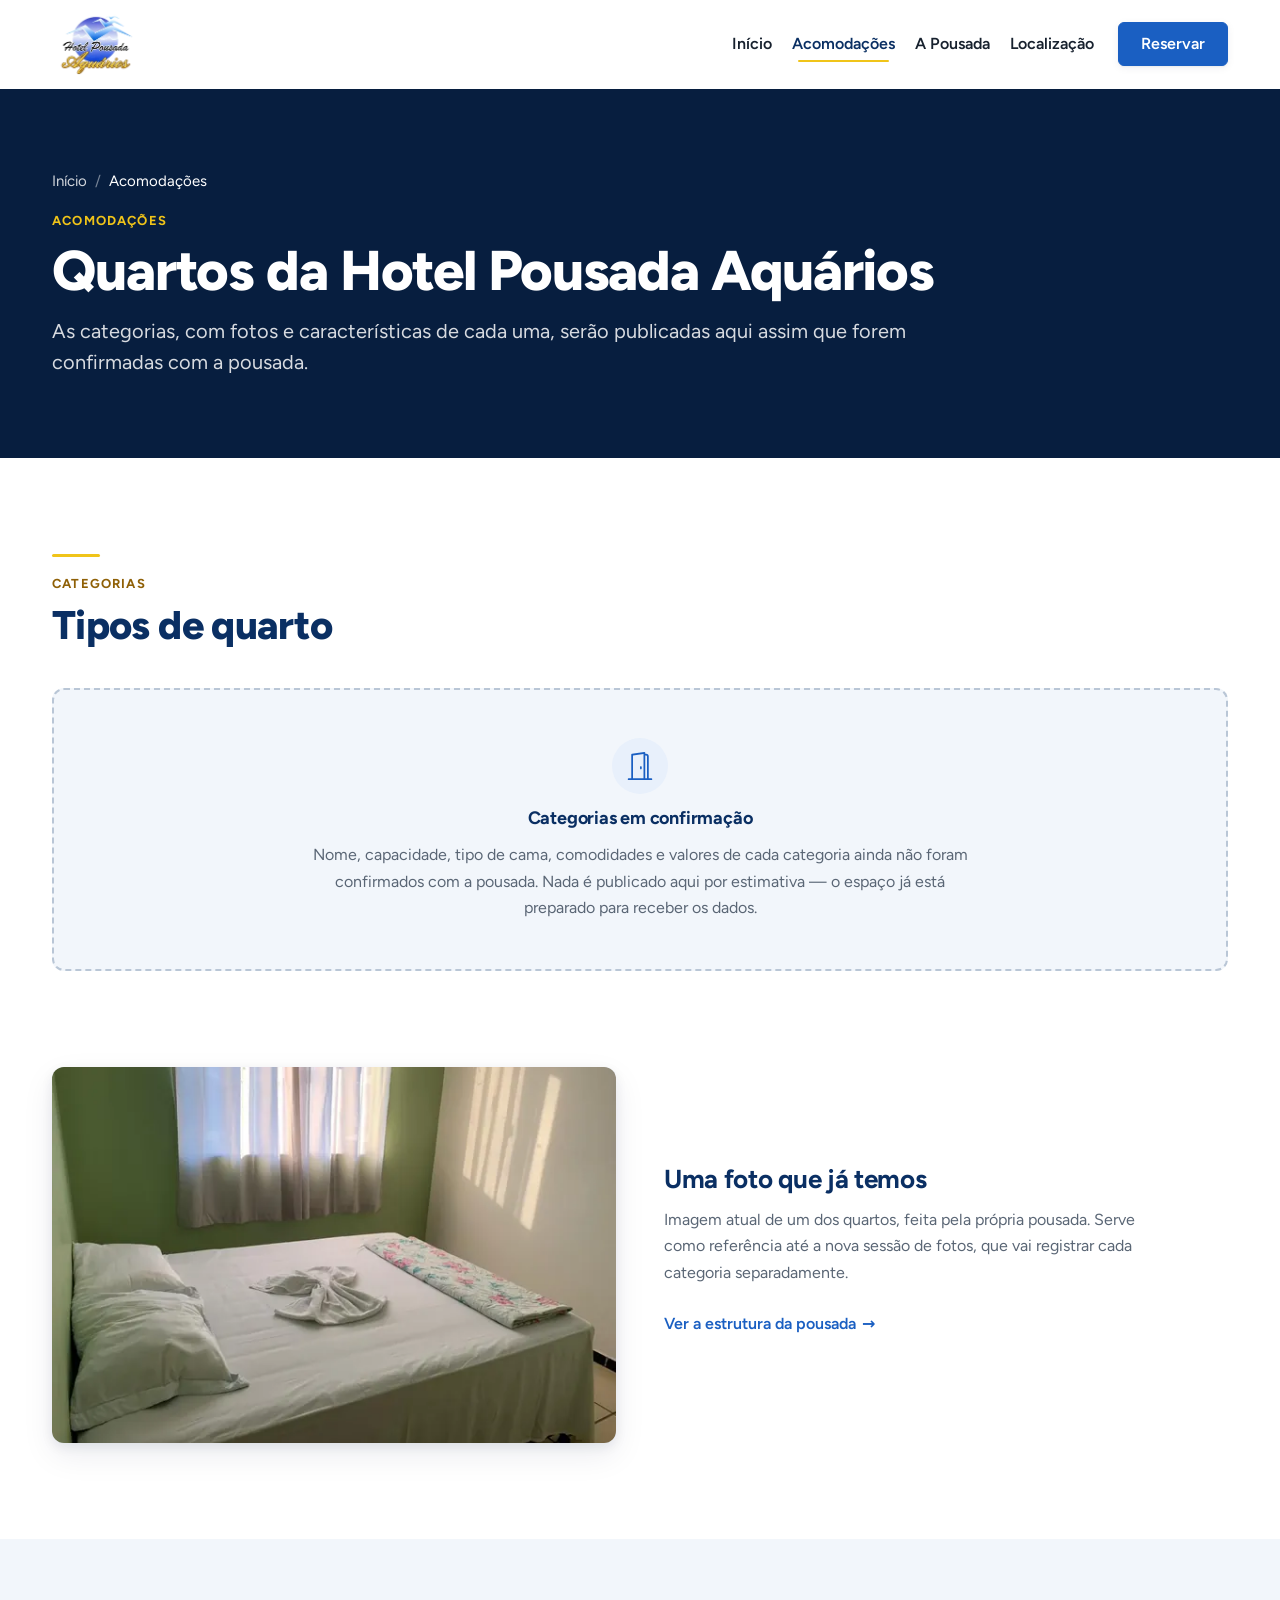
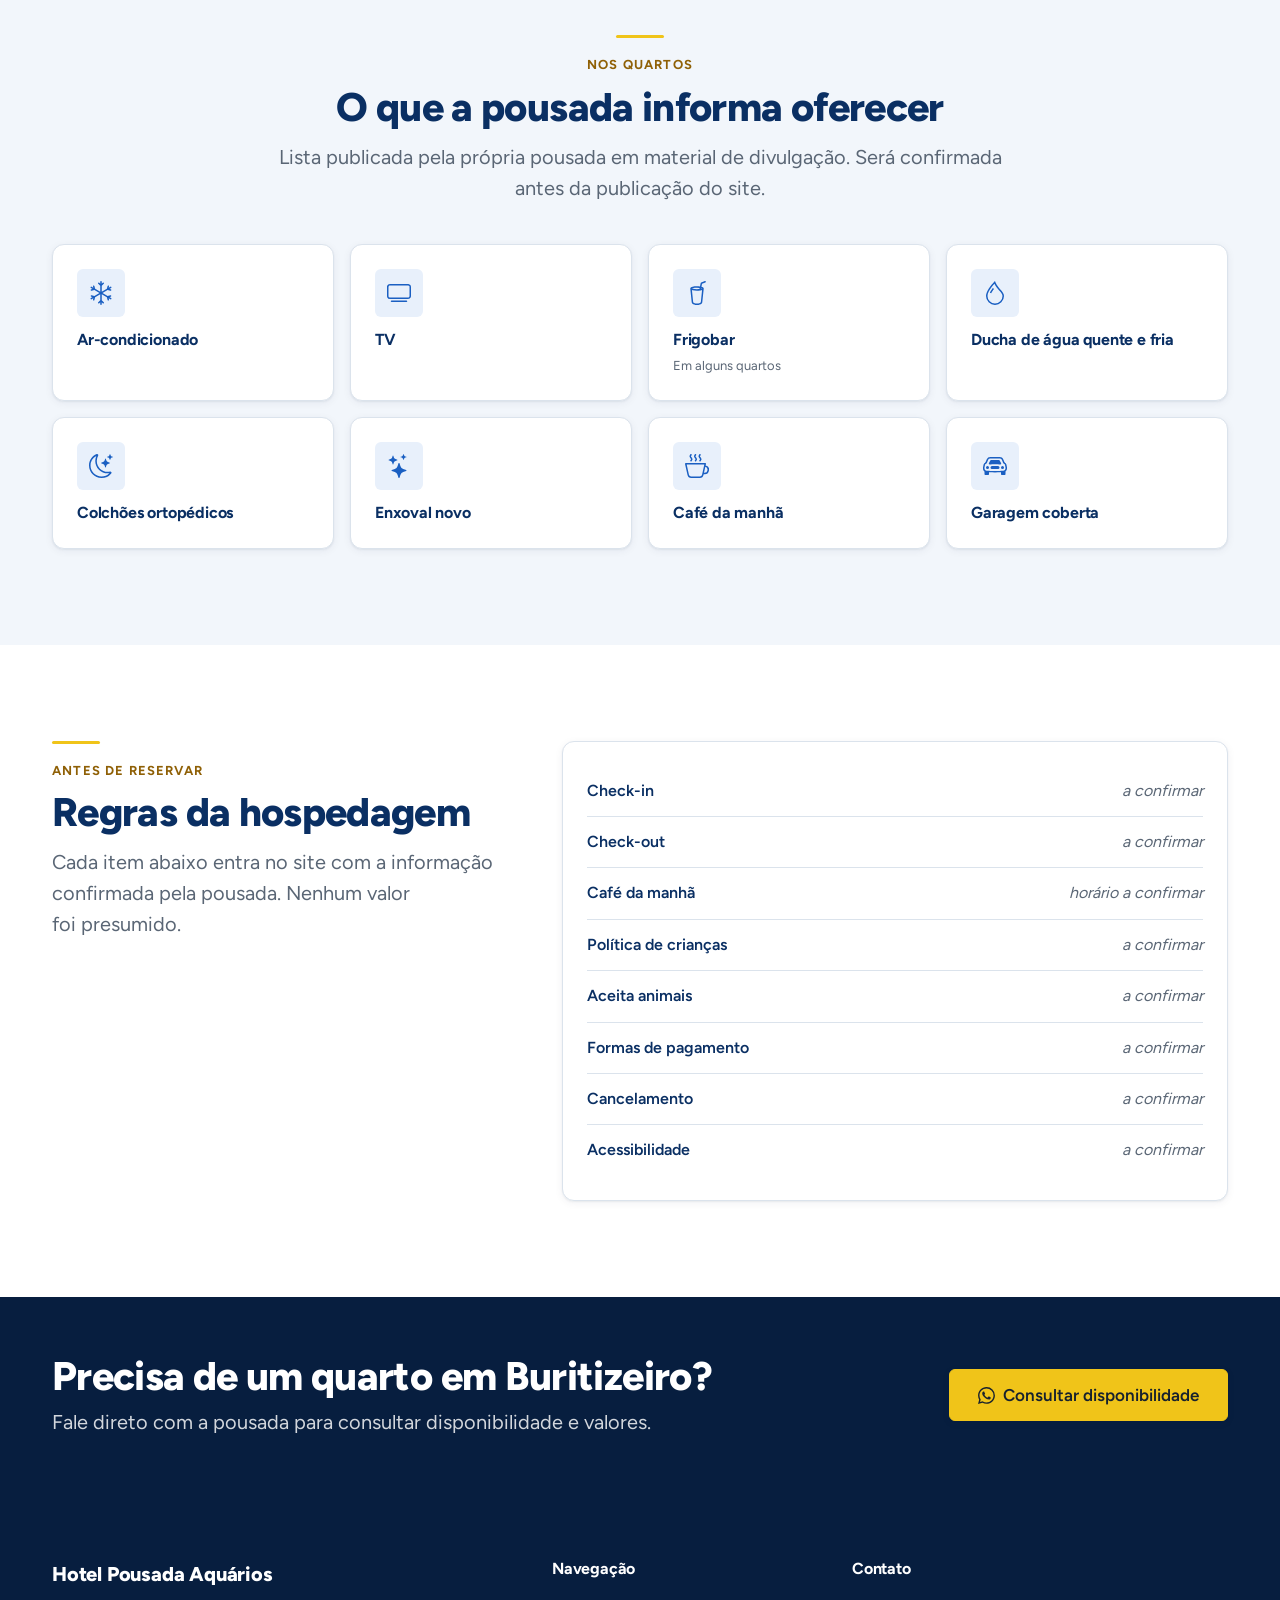
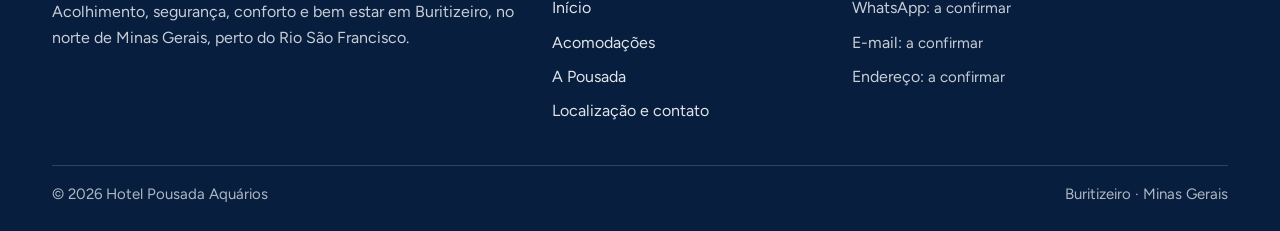
==== commit e793bbae: "perf: ícones SVG inline, imagens responsivas e assets no próprio domínio" ====
--- a/acomodacoes.html
+++ b/acomodacoes.html
@@ -15,12 +15,11 @@
   <link rel="preload" href="fonts/figtree-latin-wght-normal.woff2"
         as="font" type="font/woff2" crossorigin>
 
-  <!-- Bootstrap 5 + Bootstrap Icons (CDN com Subresource Integrity) -->
-  <link rel="preconnect" href="https://cdn.jsdelivr.net" crossorigin>
-  <link rel="stylesheet" href="https://cdn.jsdelivr.net/npm/bootstrap@5.3.8/dist/css/bootstrap.min.css"
-        integrity="sha384-sRIl4kxILFvY47J16cr9ZwB07vP4J8+LH7qKQnuqkuIAvNWLzeN8tE5YBujZqJLB" crossorigin="anonymous">
-  <link rel="stylesheet" href="https://cdn.jsdelivr.net/npm/bootstrap-icons@1.13.1/font/bootstrap-icons.min.css"
-        integrity="sha384-CK2SzKma4jA5H/MXDUU7i1TqZlCFaD4T01vtyDFvPlD97JQyS+IsSh1nI2EFbpyk" crossorigin="anonymous">
+  <!-- Bootstrap servido do próprio domínio: pelo CDN o navegador abria
+       uma segunda conexão (DNS + TLS) no caminho crítico. Os ícones são
+       SVG inline — a fonte do Bootstrap Icons custava 87 KB de CSS mais
+       134 KB de fonte para 21 símbolos. -->
+  <link rel="stylesheet" href="vendor/bootstrap.min.css">
 
   <!-- CSS próprio: sempre depois do Bootstrap -->
   <link rel="stylesheet" href="css/style.css">
@@ -33,17 +32,17 @@
       <nav class="navbar navbar-expand-lg aq-header__inner" aria-label="Navegação principal">
 
         <a class="navbar-brand aq-brand me-auto" href="index.html">
-          <img src="img/logo-nav.webp"
-               srcset="img/logo-nav.webp 300w, img/logo-nav@2x.webp 600w"
-               sizes="(min-width: 992px) 77px, 61px"
+          <img src="img/logo-nav-360.webp"
+               srcset="img/logo-nav-180.webp 180w, img/logo-nav-360.webp 360w, img/logo-nav@2x.webp 600w"
+               sizes="(min-width: 992px) 88px, 61px"
                alt="Hotel Pousada Aquários — página inicial"
-               width="300" height="218">
+               width="360" height="262">
         </a>
 
         <button class="aq-toggler d-lg-none" type="button"
                 data-bs-toggle="offcanvas" data-bs-target="#aqMenu"
                 aria-controls="aqMenu" aria-label="Abrir menu de navegação">
-          <i class="bi bi-list" aria-hidden="true"></i>
+          <svg class="aq-icon" viewBox="0 0 16 16" fill="currentColor" aria-hidden="true" focusable="false"><path fill-rule="evenodd" d="M2.5 12a.5.5 0 0 1 .5-.5h10a.5.5 0 0 1 0 1H3a.5.5 0 0 1-.5-.5m0-4a.5.5 0 0 1 .5-.5h10a.5.5 0 0 1 0 1H3a.5.5 0 0 1-.5-.5m0-4a.5.5 0 0 1 .5-.5h10a.5.5 0 0 1 0 1H3a.5.5 0 0 1-.5-.5"/></svg>
         </button>
 
         <div class="offcanvas offcanvas-end aq-offcanvas" tabindex="-1"
@@ -142,7 +141,7 @@
               </div>
               <div class="aq-card__footer">
                 <a class="btn-aq-whatsapp btn-aq-sm btn-aq-block" href="contato.html" data-whatsapp>
-                  <i class="bi bi-whatsapp" aria-hidden="true"></i>
+                  <svg class="aq-icon" viewBox="0 0 16 16" fill="currentColor" aria-hidden="true" focusable="false"><path d="M13.601 2.326A7.85 7.85 0 0 0 7.994 0C3.627 0 .068 3.558.064 7.926c0 1.399.366 2.76 1.057 3.965L0 16l4.204-1.102a7.9 7.9 0 0 0 3.79.965h.004c4.368 0 7.926-3.558 7.93-7.93A7.9 7.9 0 0 0 13.6 2.326zM7.994 14.521a6.6 6.6 0 0 1-3.356-.92l-.24-.144-2.494.654.666-2.433-.156-.251a6.56 6.56 0 0 1-1.007-3.505c0-3.626 2.957-6.584 6.591-6.584a6.56 6.56 0 0 1 4.66 1.931 6.56 6.56 0 0 1 1.928 4.66c-.004 3.639-2.961 6.592-6.592 6.592m3.615-4.934c-.197-.099-1.17-.578-1.353-.646-.182-.065-.315-.099-.445.099-.133.197-.513.646-.627.775-.114.133-.232.148-.43.05-.197-.1-.836-.308-1.592-.985-.59-.525-.985-1.175-1.103-1.372-.114-.198-.011-.304.088-.403.087-.088.197-.232.296-.346.1-.114.133-.198.198-.33.065-.134.034-.248-.015-.347-.05-.099-.445-1.076-.612-1.47-.16-.389-.323-.335-.445-.34-.114-.007-.247-.007-.38-.007a.73.73 0 0 0-.529.247c-.182.198-.691.677-.691 1.654s.71 1.916.81 2.049c.098.133 1.394 2.132 3.383 2.992.47.205.84.326 1.129.418.475.152.904.129 1.246.08.38-.058 1.171-.48 1.338-.943.164-.464.164-.86.114-.943-.049-.084-.182-.133-.38-.232"/></svg>
                   Consultar esta categoria
                 </a>
               </div>
@@ -151,7 +150,7 @@
         -->
 
         <div class="aq-empty" data-confirmar>
-          <span class="aq-empty__icon"><i class="bi bi-door-open" aria-hidden="true"></i></span>
+          <span class="aq-empty__icon"><svg class="aq-icon" viewBox="0 0 16 16" fill="currentColor" aria-hidden="true" focusable="false"><path d="M8.5 10c-.276 0-.5-.448-.5-1s.224-1 .5-1 .5.448.5 1-.224 1-.5 1"/> <path d="M10.828.122A.5.5 0 0 1 11 .5V1h.5A1.5 1.5 0 0 1 13 2.5V15h1.5a.5.5 0 0 1 0 1h-13a.5.5 0 0 1 0-1H3V1.5a.5.5 0 0 1 .43-.495l7-1a.5.5 0 0 1 .398.117M11.5 2H11v13h1V2.5a.5.5 0 0 0-.5-.5M4 1.934V15h6V1.077z"/></svg></span>
           <h3 class="h5">Categorias em confirmação</h3>
           <p class="aq-text-muted mb-0">
             Nome, capacidade, tipo de cama, comodidades e valores de cada
@@ -164,9 +163,11 @@
         <div class="row g-4 g-lg-5 align-items-center mt-4 mt-lg-5">
           <div class="col-12 col-lg-6">
             <div class="aq-media aq-media--3x2 aq-shadow">
-              <img src="img/foto-de-quarto.webp"
+              <img src="img/foto-de-quarto-1200.webp"
+                   srcset="img/foto-de-quarto-400.webp 400w, img/foto-de-quarto-600.webp 600w, img/foto-de-quarto-800.webp 800w, img/foto-de-quarto-1200.webp 1200w"
+                   sizes="(min-width: 992px) 570px, 94vw"
                    alt="Quarto da pousada, com cama de casal arrumada e janela com cortina"
-                   loading="lazy" decoding="async" width="1280" height="958">
+                   loading="lazy" decoding="async" width="1200" height="898">
             </div>
           </div>
           <div class="col-12 col-lg-6">
@@ -200,50 +201,50 @@
         <div class="row g-3">
           <div class="col-6 col-md-4 col-lg-3">
             <div class="aq-card h-100" data-confirmar><div class="aq-card__body">
-              <span class="aq-card__icon"><i class="bi bi-snow" aria-hidden="true"></i></span>
+              <span class="aq-card__icon"><svg class="aq-icon" viewBox="0 0 16 16" fill="currentColor" aria-hidden="true" focusable="false"><path d="M8 16a.5.5 0 0 1-.5-.5v-1.293l-.646.647a.5.5 0 0 1-.707-.708L7.5 12.793V8.866l-3.4 1.963-.496 1.85a.5.5 0 1 1-.966-.26l.237-.882-1.12.646a.5.5 0 0 1-.5-.866l1.12-.646-.884-.237a.5.5 0 1 1 .26-.966l1.848.495L7 8 3.6 6.037l-1.85.495a.5.5 0 0 1-.258-.966l.883-.237-1.12-.646a.5.5 0 1 1 .5-.866l1.12.646-.237-.883a.5.5 0 1 1 .966-.258l.495 1.849L7.5 7.134V3.207L6.147 1.854a.5.5 0 1 1 .707-.708l.646.647V.5a.5.5 0 1 1 1 0v1.293l.647-.647a.5.5 0 1 1 .707.708L8.5 3.207v3.927l3.4-1.963.496-1.85a.5.5 0 1 1 .966.26l-.236.882 1.12-.646a.5.5 0 0 1 .5.866l-1.12.646.883.237a.5.5 0 1 1-.26.966l-1.848-.495L9 8l3.4 1.963 1.849-.495a.5.5 0 0 1 .259.966l-.883.237 1.12.646a.5.5 0 0 1-.5.866l-1.12-.646.236.883a.5.5 0 1 1-.966.258l-.495-1.849-3.4-1.963v3.927l1.353 1.353a.5.5 0 0 1-.707.708l-.647-.647V15.5a.5.5 0 0 1-.5.5z"/></svg></span>
               <h3 class="h6 mb-0">Ar-condicionado</h3>
             </div></div>
           </div>
           <div class="col-6 col-md-4 col-lg-3">
             <div class="aq-card h-100" data-confirmar><div class="aq-card__body">
-              <span class="aq-card__icon"><i class="bi bi-tv" aria-hidden="true"></i></span>
+              <span class="aq-card__icon"><svg class="aq-icon" viewBox="0 0 16 16" fill="currentColor" aria-hidden="true" focusable="false"><path d="M2.5 13.5A.5.5 0 0 1 3 13h10a.5.5 0 0 1 0 1H3a.5.5 0 0 1-.5-.5M13.991 3l.024.001a1.5 1.5 0 0 1 .538.143.76.76 0 0 1 .302.254c.067.1.145.277.145.602v5.991l-.001.024a1.5 1.5 0 0 1-.143.538.76.76 0 0 1-.254.302c-.1.067-.277.145-.602.145H2.009l-.024-.001a1.5 1.5 0 0 1-.538-.143.76.76 0 0 1-.302-.254C1.078 10.502 1 10.325 1 10V4.009l.001-.024a1.5 1.5 0 0 1 .143-.538.76.76 0 0 1 .254-.302C1.498 3.078 1.675 3 2 3zM14 2H2C0 2 0 4 0 4v6c0 2 2 2 2 2h12c2 0 2-2 2-2V4c0-2-2-2-2-2"/></svg></span>
               <h3 class="h6 mb-0">TV</h3>
             </div></div>
           </div>
           <div class="col-6 col-md-4 col-lg-3">
             <div class="aq-card h-100" data-confirmar><div class="aq-card__body">
-              <span class="aq-card__icon"><i class="bi bi-cup-straw" aria-hidden="true"></i></span>
+              <span class="aq-card__icon"><svg class="aq-icon" viewBox="0 0 16 16" fill="currentColor" aria-hidden="true" focusable="false"><path d="M13.902.334a.5.5 0 0 1-.28.65l-2.254.902-.4 1.927c.376.095.715.215.972.367.228.135.56.396.56.82q0 .069-.011.132l-.962 9.068a1.28 1.28 0 0 1-.524.93c-.488.34-1.494.87-3.01.87s-2.522-.53-3.01-.87a1.28 1.28 0 0 1-.524-.93L3.51 5.132A1 1 0 0 1 3.5 5c0-.424.332-.685.56-.82.262-.154.607-.276.99-.372C5.824 3.614 6.867 3.5 8 3.5c.712 0 1.389.045 1.985.127l.464-2.215a.5.5 0 0 1 .303-.356l2.5-1a.5.5 0 0 1 .65.278M9.768 4.607A14 14 0 0 0 8 4.5c-1.076 0-2.033.11-2.707.278A3.3 3.3 0 0 0 4.645 5c.146.073.362.15.648.222C5.967 5.39 6.924 5.5 8 5.5c.571 0 1.109-.03 1.588-.085zm.292 1.756C9.445 6.45 8.742 6.5 8 6.5c-1.133 0-2.176-.114-2.95-.308a6 6 0 0 1-.435-.127l.838 8.03c.013.121.06.186.102.215.357.249 1.168.69 2.438.69s2.081-.441 2.438-.69c.042-.029.09-.094.102-.215l.852-8.03a6 6 0 0 1-.435.127 9 9 0 0 1-.89.17zM4.467 4.884s.003.002.005.006zm7.066 0-.005.006zM11.354 5a3 3 0 0 0-.604-.21l-.099.445.055-.013c.286-.072.502-.149.648-.222"/></svg></span>
               <h3 class="h6 mb-1">Frigobar</h3>
               <p class="aq-text-xs aq-text-muted mb-0">Em alguns quartos</p>
             </div></div>
           </div>
           <div class="col-6 col-md-4 col-lg-3">
             <div class="aq-card h-100" data-confirmar><div class="aq-card__body">
-              <span class="aq-card__icon"><i class="bi bi-droplet" aria-hidden="true"></i></span>
+              <span class="aq-card__icon"><svg class="aq-icon" viewBox="0 0 16 16" fill="currentColor" aria-hidden="true" focusable="false"><path fill-rule="evenodd" d="M7.21.8C7.69.295 8 0 8 0q.164.544.371 1.038c.812 1.946 2.073 3.35 3.197 4.6C12.878 7.096 14 8.345 14 10a6 6 0 0 1-12 0C2 6.668 5.58 2.517 7.21.8m.413 1.021A31 31 0 0 0 5.794 3.99c-.726.95-1.436 2.008-1.96 3.07C3.304 8.133 3 9.138 3 10a5 5 0 0 0 10 0c0-1.201-.796-2.157-2.181-3.7l-.03-.032C9.75 5.11 8.5 3.72 7.623 1.82z"/> <path fill-rule="evenodd" d="M4.553 7.776c.82-1.641 1.717-2.753 2.093-3.13l.708.708c-.29.29-1.128 1.311-1.907 2.87z"/></svg></span>
               <h3 class="h6 mb-0">Ducha de água quente e fria</h3>
             </div></div>
           </div>
           <div class="col-6 col-md-4 col-lg-3">
             <div class="aq-card h-100" data-confirmar><div class="aq-card__body">
-              <span class="aq-card__icon"><i class="bi bi-moon-stars" aria-hidden="true"></i></span>
+              <span class="aq-card__icon"><svg class="aq-icon" viewBox="0 0 16 16" fill="currentColor" aria-hidden="true" focusable="false"><path d="M6 .278a.77.77 0 0 1 .08.858 7.2 7.2 0 0 0-.878 3.46c0 4.021 3.278 7.277 7.318 7.277q.792-.001 1.533-.16a.79.79 0 0 1 .81.316.73.73 0 0 1-.031.893A8.35 8.35 0 0 1 8.344 16C3.734 16 0 12.286 0 7.71 0 4.266 2.114 1.312 5.124.06A.75.75 0 0 1 6 .278M4.858 1.311A7.27 7.27 0 0 0 1.025 7.71c0 4.02 3.279 7.276 7.319 7.276a7.32 7.32 0 0 0 5.205-2.162q-.506.063-1.029.063c-4.61 0-8.343-3.714-8.343-8.29 0-1.167.242-2.278.681-3.286"/> <path d="M10.794 3.148a.217.217 0 0 1 .412 0l.387 1.162c.173.518.579.924 1.097 1.097l1.162.387a.217.217 0 0 1 0 .412l-1.162.387a1.73 1.73 0 0 0-1.097 1.097l-.387 1.162a.217.217 0 0 1-.412 0l-.387-1.162A1.73 1.73 0 0 0 9.31 6.593l-1.162-.387a.217.217 0 0 1 0-.412l1.162-.387a1.73 1.73 0 0 0 1.097-1.097zM13.863.099a.145.145 0 0 1 .274 0l.258.774c.115.346.386.617.732.732l.774.258a.145.145 0 0 1 0 .274l-.774.258a1.16 1.16 0 0 0-.732.732l-.258.774a.145.145 0 0 1-.274 0l-.258-.774a1.16 1.16 0 0 0-.732-.732l-.774-.258a.145.145 0 0 1 0-.274l.774-.258c.346-.115.617-.386.732-.732z"/></svg></span>
               <h3 class="h6 mb-0">Colchões ortopédicos</h3>
             </div></div>
           </div>
           <div class="col-6 col-md-4 col-lg-3">
             <div class="aq-card h-100" data-confirmar><div class="aq-card__body">
-              <span class="aq-card__icon"><i class="bi bi-stars" aria-hidden="true"></i></span>
+              <span class="aq-card__icon"><svg class="aq-icon" viewBox="0 0 16 16" fill="currentColor" aria-hidden="true" focusable="false"><path d="M7.657 6.247c.11-.33.576-.33.686 0l.645 1.937a2.89 2.89 0 0 0 1.829 1.828l1.936.645c.33.11.33.576 0 .686l-1.937.645a2.89 2.89 0 0 0-1.828 1.829l-.645 1.936a.361.361 0 0 1-.686 0l-.645-1.937a2.89 2.89 0 0 0-1.828-1.828l-1.937-.645a.361.361 0 0 1 0-.686l1.937-.645a2.89 2.89 0 0 0 1.828-1.828zM3.794 1.148a.217.217 0 0 1 .412 0l.387 1.162c.173.518.579.924 1.097 1.097l1.162.387a.217.217 0 0 1 0 .412l-1.162.387A1.73 1.73 0 0 0 4.593 5.69l-.387 1.162a.217.217 0 0 1-.412 0L3.407 5.69A1.73 1.73 0 0 0 2.31 4.593l-1.162-.387a.217.217 0 0 1 0-.412l1.162-.387A1.73 1.73 0 0 0 3.407 2.31zM10.863.099a.145.145 0 0 1 .274 0l.258.774c.115.346.386.617.732.732l.774.258a.145.145 0 0 1 0 .274l-.774.258a1.16 1.16 0 0 0-.732.732l-.258.774a.145.145 0 0 1-.274 0l-.258-.774a1.16 1.16 0 0 0-.732-.732L9.1 2.137a.145.145 0 0 1 0-.274l.774-.258c.346-.115.617-.386.732-.732z"/></svg></span>
               <h3 class="h6 mb-0">Enxoval novo</h3>
             </div></div>
           </div>
           <div class="col-6 col-md-4 col-lg-3">
             <div class="aq-card h-100" data-confirmar><div class="aq-card__body">
-              <span class="aq-card__icon"><i class="bi bi-cup-hot" aria-hidden="true"></i></span>
+              <span class="aq-card__icon"><svg class="aq-icon" viewBox="0 0 16 16" fill="currentColor" aria-hidden="true" focusable="false"><path fill-rule="evenodd" d="M.5 6a.5.5 0 0 0-.488.608l1.652 7.434A2.5 2.5 0 0 0 4.104 16h5.792a2.5 2.5 0 0 0 2.44-1.958l.131-.59a3 3 0 0 0 1.3-5.854l.221-.99A.5.5 0 0 0 13.5 6zM13 12.5a2 2 0 0 1-.316-.025l.867-3.898A2.001 2.001 0 0 1 13 12.5M2.64 13.825 1.123 7h11.754l-1.517 6.825A1.5 1.5 0 0 1 9.896 15H4.104a1.5 1.5 0 0 1-1.464-1.175"/> <path d="m4.4.8-.003.004-.014.019a4 4 0 0 0-.204.31 2 2 0 0 0-.141.267c-.026.06-.034.092-.037.103v.004a.6.6 0 0 0 .091.248c.075.133.178.272.308.445l.01.012c.118.158.26.347.37.543.112.2.22.455.22.745 0 .188-.065.368-.119.494a3 3 0 0 1-.202.388 5 5 0 0 1-.253.382l-.018.025-.005.008-.002.002A.5.5 0 0 1 3.6 4.2l.003-.004.014-.019a4 4 0 0 0 .204-.31 2 2 0 0 0 .141-.267c.026-.06.034-.092.037-.103a.6.6 0 0 0-.09-.252A4 4 0 0 0 3.6 2.8l-.01-.012a5 5 0 0 1-.37-.543A1.53 1.53 0 0 1 3 1.5c0-.188.065-.368.119-.494.059-.138.134-.274.202-.388a6 6 0 0 1 .253-.382l.025-.035A.5.5 0 0 1 4.4.8m3 0-.003.004-.014.019a4 4 0 0 0-.204.31 2 2 0 0 0-.141.267c-.026.06-.034.092-.037.103v.004a.6.6 0 0 0 .091.248c.075.133.178.272.308.445l.01.012c.118.158.26.347.37.543.112.2.22.455.22.745 0 .188-.065.368-.119.494a3 3 0 0 1-.202.388 5 5 0 0 1-.253.382l-.018.025-.005.008-.002.002A.5.5 0 0 1 6.6 4.2l.003-.004.014-.019a4 4 0 0 0 .204-.31 2 2 0 0 0 .141-.267c.026-.06.034-.092.037-.103a.6.6 0 0 0-.09-.252A4 4 0 0 0 6.6 2.8l-.01-.012a5 5 0 0 1-.37-.543A1.53 1.53 0 0 1 6 1.5c0-.188.065-.368.119-.494.059-.138.134-.274.202-.388a6 6 0 0 1 .253-.382l.025-.035A.5.5 0 0 1 7.4.8m3 0-.003.004-.014.019a4 4 0 0 0-.204.31 2 2 0 0 0-.141.267c-.026.06-.034.092-.037.103v.004a.6.6 0 0 0 .091.248c.075.133.178.272.308.445l.01.012c.118.158.26.347.37.543.112.2.22.455.22.745 0 .188-.065.368-.119.494a3 3 0 0 1-.202.388 5 5 0 0 1-.252.382l-.019.025-.005.008-.002.002A.5.5 0 0 1 9.6 4.2l.003-.004.014-.019a4 4 0 0 0 .204-.31 2 2 0 0 0 .141-.267c.026-.06.034-.092.037-.103a.6.6 0 0 0-.09-.252A4 4 0 0 0 9.6 2.8l-.01-.012a5 5 0 0 1-.37-.543A1.53 1.53 0 0 1 9 1.5c0-.188.065-.368.119-.494.059-.138.134-.274.202-.388a6 6 0 0 1 .253-.382l.025-.035A.5.5 0 0 1 10.4.8"/></svg></span>
               <h3 class="h6 mb-0">Café da manhã</h3>
             </div></div>
           </div>
           <div class="col-6 col-md-4 col-lg-3">
             <div class="aq-card h-100" data-confirmar><div class="aq-card__body">
-              <span class="aq-card__icon"><i class="bi bi-car-front" aria-hidden="true"></i></span>
+              <span class="aq-card__icon"><svg class="aq-icon" viewBox="0 0 16 16" fill="currentColor" aria-hidden="true" focusable="false"><path d="M4 9a1 1 0 1 1-2 0 1 1 0 0 1 2 0m10 0a1 1 0 1 1-2 0 1 1 0 0 1 2 0M6 8a1 1 0 0 0 0 2h4a1 1 0 1 0 0-2zM4.862 4.276 3.906 6.19a.51.51 0 0 0 .497.731c.91-.073 2.35-.17 3.597-.17s2.688.097 3.597.17a.51.51 0 0 0 .497-.731l-.956-1.913A.5.5 0 0 0 10.691 4H5.309a.5.5 0 0 0-.447.276"/> <path d="M2.52 3.515A2.5 2.5 0 0 1 4.82 2h6.362c1 0 1.904.596 2.298 1.515l.792 1.848c.075.175.21.319.38.404.5.25.855.715.965 1.262l.335 1.679q.05.242.049.49v.413c0 .814-.39 1.543-1 1.997V13.5a.5.5 0 0 1-.5.5h-2a.5.5 0 0 1-.5-.5v-1.338c-1.292.048-2.745.088-4 .088s-2.708-.04-4-.088V13.5a.5.5 0 0 1-.5.5h-2a.5.5 0 0 1-.5-.5v-1.892c-.61-.454-1-1.183-1-1.997v-.413a2.5 2.5 0 0 1 .049-.49l.335-1.68c.11-.546.465-1.012.964-1.261a.8.8 0 0 0 .381-.404l.792-1.848ZM4.82 3a1.5 1.5 0 0 0-1.379.91l-.792 1.847a1.8 1.8 0 0 1-.853.904.8.8 0 0 0-.43.564L1.03 8.904a1.5 1.5 0 0 0-.03.294v.413c0 .796.62 1.448 1.408 1.484 1.555.07 3.786.155 5.592.155s4.037-.084 5.592-.155A1.48 1.48 0 0 0 15 9.611v-.413q0-.148-.03-.294l-.335-1.68a.8.8 0 0 0-.43-.563 1.8 1.8 0 0 1-.853-.904l-.792-1.848A1.5 1.5 0 0 0 11.18 3z"/></svg></span>
               <h3 class="h6 mb-0">Garagem coberta</h3>
             </div></div>
           </div>
@@ -321,7 +322,7 @@
           </div>
           <div class="col-12 col-lg-auto">
             <a class="btn-aq-gold btn-aq-lg" href="contato.html" data-whatsapp>
-              <i class="bi bi-whatsapp" aria-hidden="true"></i>
+              <svg class="aq-icon" viewBox="0 0 16 16" fill="currentColor" aria-hidden="true" focusable="false"><path d="M13.601 2.326A7.85 7.85 0 0 0 7.994 0C3.627 0 .068 3.558.064 7.926c0 1.399.366 2.76 1.057 3.965L0 16l4.204-1.102a7.9 7.9 0 0 0 3.79.965h.004c4.368 0 7.926-3.558 7.93-7.93A7.9 7.9 0 0 0 13.6 2.326zM7.994 14.521a6.6 6.6 0 0 1-3.356-.92l-.24-.144-2.494.654.666-2.433-.156-.251a6.56 6.56 0 0 1-1.007-3.505c0-3.626 2.957-6.584 6.591-6.584a6.56 6.56 0 0 1 4.66 1.931 6.56 6.56 0 0 1 1.928 4.66c-.004 3.639-2.961 6.592-6.592 6.592m3.615-4.934c-.197-.099-1.17-.578-1.353-.646-.182-.065-.315-.099-.445.099-.133.197-.513.646-.627.775-.114.133-.232.148-.43.05-.197-.1-.836-.308-1.592-.985-.59-.525-.985-1.175-1.103-1.372-.114-.198-.011-.304.088-.403.087-.088.197-.232.296-.346.1-.114.133-.198.198-.33.065-.134.034-.248-.015-.347-.05-.099-.445-1.076-.612-1.47-.16-.389-.323-.335-.445-.34-.114-.007-.247-.007-.38-.007a.73.73 0 0 0-.529.247c-.182.198-.691.677-.691 1.654s.71 1.916.81 2.049c.098.133 1.394 2.132 3.383 2.992.47.205.84.326 1.129.418.475.152.904.129 1.246.08.38-.058 1.171-.48 1.338-.943.164-.464.164-.86.114-.943-.049-.084-.182-.133-.38-.232"/></svg>
               Consultar disponibilidade
             </a>
           </div>
@@ -377,11 +378,12 @@
        confirmado e preenchido em js/main.js (roadmap, seção 26). -->
   <a class="aq-fab" href="#" data-whatsapp hidden
      aria-label="Conversar no WhatsApp">
-    <i class="bi bi-whatsapp" aria-hidden="true"></i>
+    <svg class="aq-icon" viewBox="0 0 16 16" fill="currentColor" aria-hidden="true" focusable="false"><path d="M13.601 2.326A7.85 7.85 0 0 0 7.994 0C3.627 0 .068 3.558.064 7.926c0 1.399.366 2.76 1.057 3.965L0 16l4.204-1.102a7.9 7.9 0 0 0 3.79.965h.004c4.368 0 7.926-3.558 7.93-7.93A7.9 7.9 0 0 0 13.6 2.326zM7.994 14.521a6.6 6.6 0 0 1-3.356-.92l-.24-.144-2.494.654.666-2.433-.156-.251a6.56 6.56 0 0 1-1.007-3.505c0-3.626 2.957-6.584 6.591-6.584a6.56 6.56 0 0 1 4.66 1.931 6.56 6.56 0 0 1 1.928 4.66c-.004 3.639-2.961 6.592-6.592 6.592m3.615-4.934c-.197-.099-1.17-.578-1.353-.646-.182-.065-.315-.099-.445.099-.133.197-.513.646-.627.775-.114.133-.232.148-.43.05-.197-.1-.836-.308-1.592-.985-.59-.525-.985-1.175-1.103-1.372-.114-.198-.011-.304.088-.403.087-.088.197-.232.296-.346.1-.114.133-.198.198-.33.065-.134.034-.248-.015-.347-.05-.099-.445-1.076-.612-1.47-.16-.389-.323-.335-.445-.34-.114-.007-.247-.007-.38-.007a.73.73 0 0 0-.529.247c-.182.198-.691.677-.691 1.654s.71 1.916.81 2.049c.098.133 1.394 2.132 3.383 2.992.47.205.84.326 1.129.418.475.152.904.129 1.246.08.38-.058 1.171-.48 1.338-.943.164-.464.164-.86.114-.943-.049-.084-.182-.133-.38-.232"/></svg>
   </a>
 
-  <script src="https://cdn.jsdelivr.net/npm/bootstrap@5.3.8/dist/js/bootstrap.bundle.min.js"
-          integrity="sha384-FKyoEForCGlyvwx9Hj09JcYn3nv7wiPVlz7YYwJrWVcXK/BmnVDxM+D2scQbITxI" crossorigin="anonymous" defer></script>
+  <!-- bootstrap.min.js e não o bundle: o bundle embute o Popper, usado só
+       por dropdown, tooltip e popover. O site só usa o offcanvas. -->
+  <script src="vendor/bootstrap.min.js" defer></script>
   <script src="js/main.js" defer></script>
 </body>
 </html>
--- a/css/style.css
+++ b/css/style.css
@@ -7,6 +7,7 @@
    Fase 4: hero, mosaico de fotos, avaliações e rodapé.
    Fase 5: cabeçalho de página, estado vazio e ficha de dados.
    Fase 6: galeria e área do mapa.
+   Fase 8: ícones em SVG inline no lugar da fonte de ícones.
 
    Sumário
      1. Fontes
@@ -70,7 +71,12 @@
   /* --- Dourado: secundária, uso pontual (nunca dominante) --- */
   --aquarios-gold:           #F0C419;  /* preenchimento; 9.75:1 com --aquarios-text */
   --aquarios-gold-hover:     #DBB110;
-  --aquarios-gold-dark:      #C9880A;  /* 3.00:1 com branco — só texto grande e ícones */
+  /* Versão escura para texto e ícones. Era #C9880A (3.00:1), documentado
+     como "só texto grande" — mas .aq-eyebrow é 13px bold, que não conta
+     como texto grande em WCAG. O Lighthouse pegou. Este valor passa em AA
+     para texto normal nos três fundos claros: branco 5.46:1, bg-alt 5.03:1,
+     primary-soft 4.76:1. */
+  --aquarios-gold-dark:      #8F6006;
 
   /* --- Superfícies e texto --- */
   --aquarios-bg:             #FFFFFF;
@@ -314,6 +320,9 @@
   display: inline-flex;
   align-items: center;
   gap: .375rem;
+  /* Usado sozinho como chamada, então vale como alvo de toque: 44px de
+     altura mínima, o mesmo dos botões (roadmap, seção 19). */
+  min-height: var(--aquarios-tap);
   font-weight: 600;
   text-decoration: none;
 }
@@ -795,6 +804,11 @@
   box-shadow: var(--aquarios-shadow-lg);
 }
 .aq-fab[hidden] { display: none; }
+
+/* Com o botão flutuante ativo, o rodapé reserva a faixa que ele ocupa, para
+   não cobrir texto quando a página estiver rolada até o fim. A classe é
+   colocada em <body> por initWhatsApp(), junto com a exibição do botão. */
+.aq-com-fab .aq-footer { padding-bottom: 6rem; }
 
 @media (min-width: 992px) {
   .aq-fab {
@@ -891,6 +905,32 @@
   color: #fff;
 }
 
+/* Tela baixa — celular deitado, ou desktop com zoom de 200%. O CTA precisa
+   continuar na primeira tela (roadmap, seção 16), então o hero enxuga o
+   respiro vertical e o tamanho do título em vez de empurrar o botão para
+   fora da dobra. */
+@media (max-height: 520px) {
+  .aq-hero__inner {
+    min-height: 0;
+    padding-block: var(--aquarios-space-md);
+  }
+  .aq-hero h1 {
+    font-size: clamp(1.5rem, 1.1rem + 2vw, 2rem);
+    margin-bottom: var(--aquarios-space-2xs);
+  }
+  .aq-hero .aq-lead { font-size: 1rem; }
+  .aq-hero__actions { margin-top: var(--aquarios-space-sm); }
+
+  /* Com o hero baixo o texto sobe para a faixa clara do céu, e as paradas
+     do gradiente são relativas à altura. Véu quase uniforme aqui. */
+  .aq-hero__media::after {
+    background: linear-gradient(180deg,
+      rgba(7, 30, 63, .62) 0%,
+      rgba(7, 30, 63, .70) 40%,
+      rgba(7, 30, 63, .88) 100%);
+  }
+}
+
 @media (max-width: 575.98px) {
   .aq-hero__actions .btn-aq-gold,
   .aq-hero__actions .btn-aq-outline { width: 100%; }
@@ -952,8 +992,13 @@
   color: var(--aquarios-primary-dark);
   letter-spacing: -.03em;
 }
-/* Ícone é elemento gráfico: 3:1 basta, e o dourado escuro entrega 3.00:1 */
-.aq-stars { color: var(--aquarios-gold-dark); font-size: 1.25rem; letter-spacing: .1em; }
+/* Ícone precisaria só de 3:1, mas usa o mesmo dourado do texto por consistência */
+.aq-stars {
+  display: inline-flex;
+  gap: .15em;
+  color: var(--aquarios-gold-dark);
+  font-size: 1.25rem;
+}
 
 /* --------------------------------------------------------------------------
    20. Rodapé
@@ -1122,3 +1167,15 @@
   height: 100%;
   border: 0;
 }
+
+/* --------------------------------------------------------------------------
+   27. Ícones
+   SVG inline, dimensionado em em para acompanhar o texto ao redor — o mesmo
+   comportamento de uma fonte de ícones, sem os 221 KB dela.
+   -------------------------------------------------------------------------- */
+.aq-icon {
+  width: 1em;
+  height: 1em;
+  flex: 0 0 auto;
+  vertical-align: -.125em;
+}
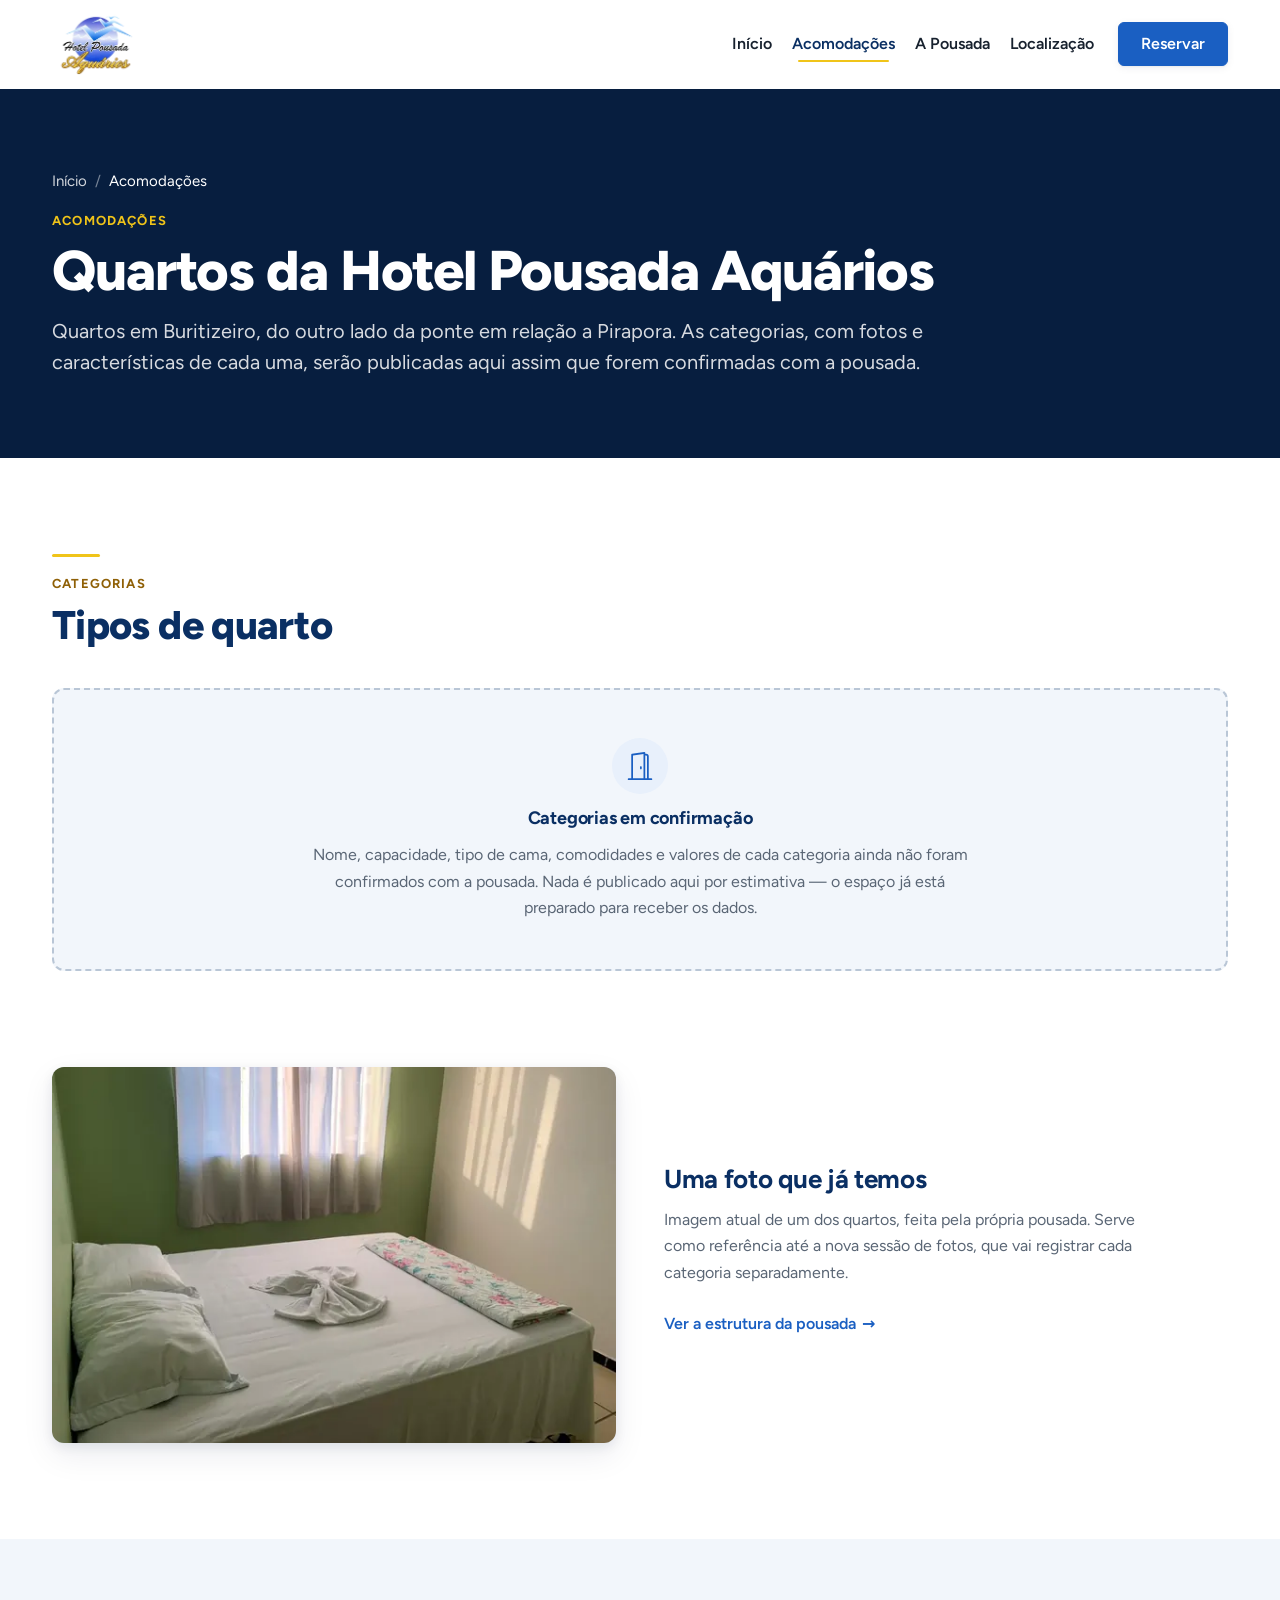
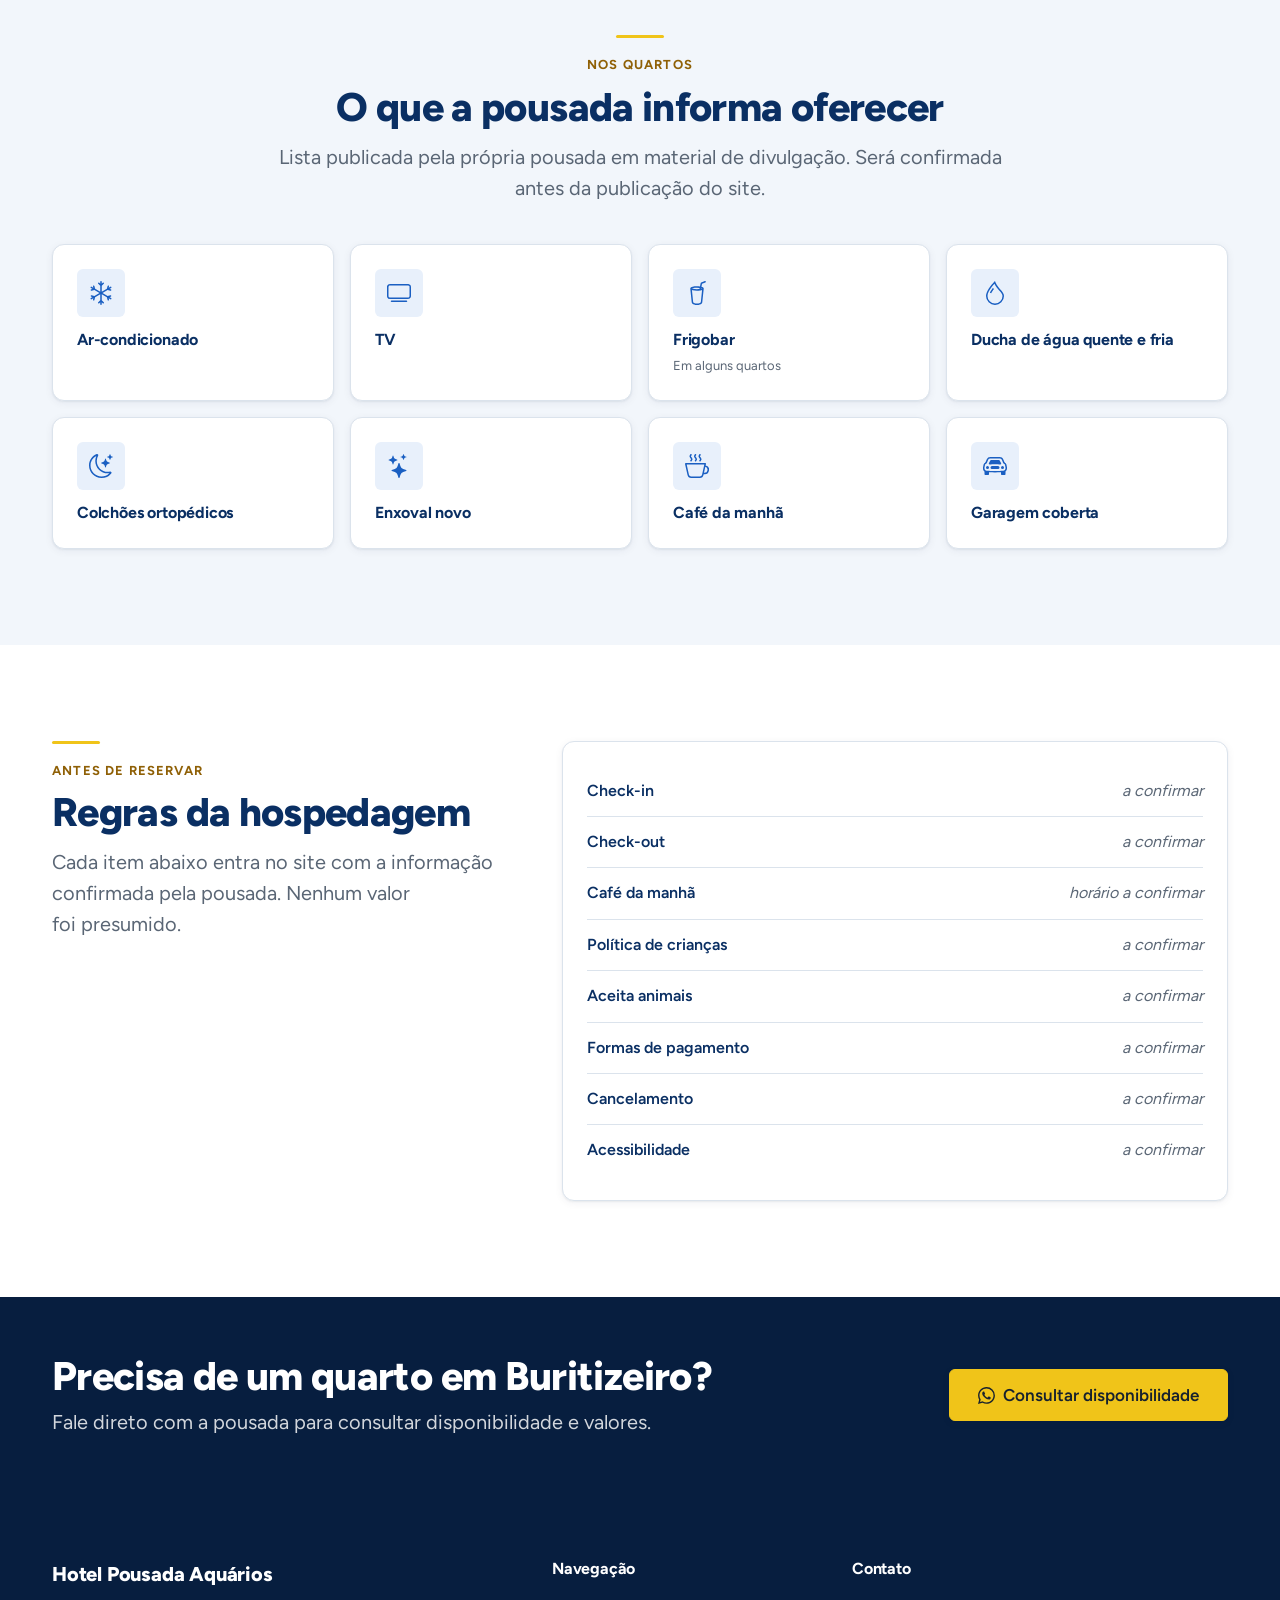
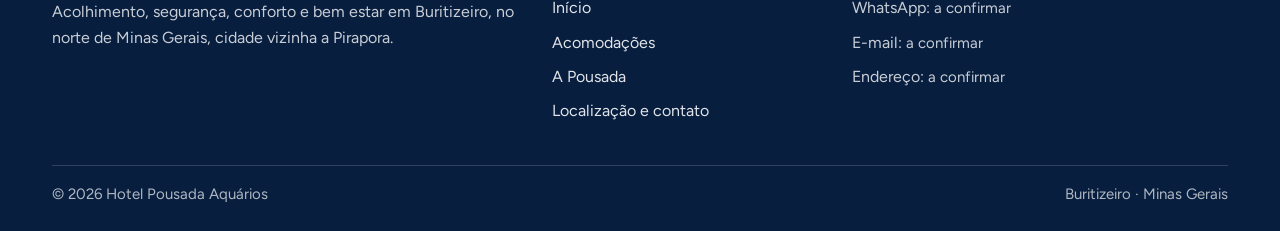
==== commit 88b97c1a: "feat(seo): amplia alcance geográfico para Pirapora sem alterar endereço real" ====
--- a/acomodacoes.html
+++ b/acomodacoes.html
@@ -3,9 +3,27 @@
 <head>
   <meta charset="utf-8">
   <meta name="viewport" content="width=device-width, initial-scale=1">
-  <title>Acomodações — Hotel Pousada Aquários</title>
-  <meta name="description" content="Acomodações da Hotel Pousada Aquários, em Buritizeiro/MG.">
+  <title>Acomodações em Buritizeiro, perto de Pirapora — Pousada Aquários</title>
+  <meta name="description" content="Quartos da Hotel Pousada Aquários, em Buritizeiro/MG. Hospedagem prática para quem vem a Buritizeiro ou a Pirapora, cidades vizinhas separadas pelo rio.">
   <meta name="theme-color" content="#1A5FC2">
+
+  <!-- SEO. Todas as URLs absolutas usam um domínio de espaço reservado; rode
+       tools/definir-dominio.py antes de publicar para trocar de uma vez.
+       O canonical é absoluto porque relativo, embora o Google aceite,
+       reprova na auditoria de SEO do Lighthouse. -->
+  <link rel="canonical" href="https://DOMINIO-A-DEFINIR/acomodacoes.html">
+
+  <meta property="og:type" content="website">
+  <meta property="og:site_name" content="Hotel Pousada Aquários">
+  <meta property="og:locale" content="pt_BR">
+  <meta property="og:title" content="Acomodações em Buritizeiro, perto de Pirapora — Pousada Aquários">
+  <meta property="og:description" content="Quartos da Hotel Pousada Aquários, em Buritizeiro/MG. Hospedagem prática para quem vem a Buritizeiro ou a Pirapora, cidades vizinhas separadas pelo rio.">
+  <meta property="og:url" content="https://DOMINIO-A-DEFINIR/acomodacoes.html">
+  <meta property="og:image" content="https://DOMINIO-A-DEFINIR/img/og-image.jpg">
+  <meta property="og:image:width" content="1200">
+  <meta property="og:image:height" content="630">
+  <meta property="og:image:alt" content="Amanhecer sobre o Rio São Francisco, visto de Buritizeiro">
+  <meta name="twitter:card" content="summary_large_image">
 
   <!-- Favicon (provisório, derivado da logo — substituir na entrega final) -->
   <link rel="icon" href="favicon.ico" sizes="any">
@@ -23,6 +41,26 @@
 
   <!-- CSS próprio: sempre depois do Bootstrap -->
   <link rel="stylesheet" href="css/style.css">
+  <script type="application/ld+json">
+  {
+    "@context": "https://schema.org",
+    "@type": "BreadcrumbList",
+    "itemListElement": [
+      {
+        "@type": "ListItem",
+        "position": 1,
+        "name": "Início",
+        "item": "https://DOMINIO-A-DEFINIR/"
+      },
+      {
+        "@type": "ListItem",
+        "position": 2,
+        "name": "Acomodações",
+        "item": "https://DOMINIO-A-DEFINIR/acomodacoes.html"
+      }
+    ]
+  }
+  </script>
 </head>
 <body>
   <a class="skip-link" href="#conteudo">Pular para o conteúdo</a>
@@ -97,6 +135,7 @@
         <span class="aq-eyebrow">Acomodações</span>
         <h1>Quartos da Hotel Pousada Aquários</h1>
         <p class="aq-lead aq-measure mb-0">
+          Quartos em Buritizeiro, do outro lado da ponte em relação a Pirapora.
           As categorias, com fotos e características de cada uma, serão
           publicadas aqui assim que forem confirmadas com a pousada.
         </p>
@@ -340,7 +379,7 @@
           <p class="aq-footer__brand mb-2">Hotel Pousada Aquários</p>
           <p class="mb-0" style="max-width: 30rem">
             Acolhimento, segurança, conforto e bem estar em Buritizeiro,
-            no norte de Minas Gerais, perto do Rio São Francisco.
+            no norte de Minas Gerais, cidade vizinha a Pirapora.
           </p>
         </div>
 
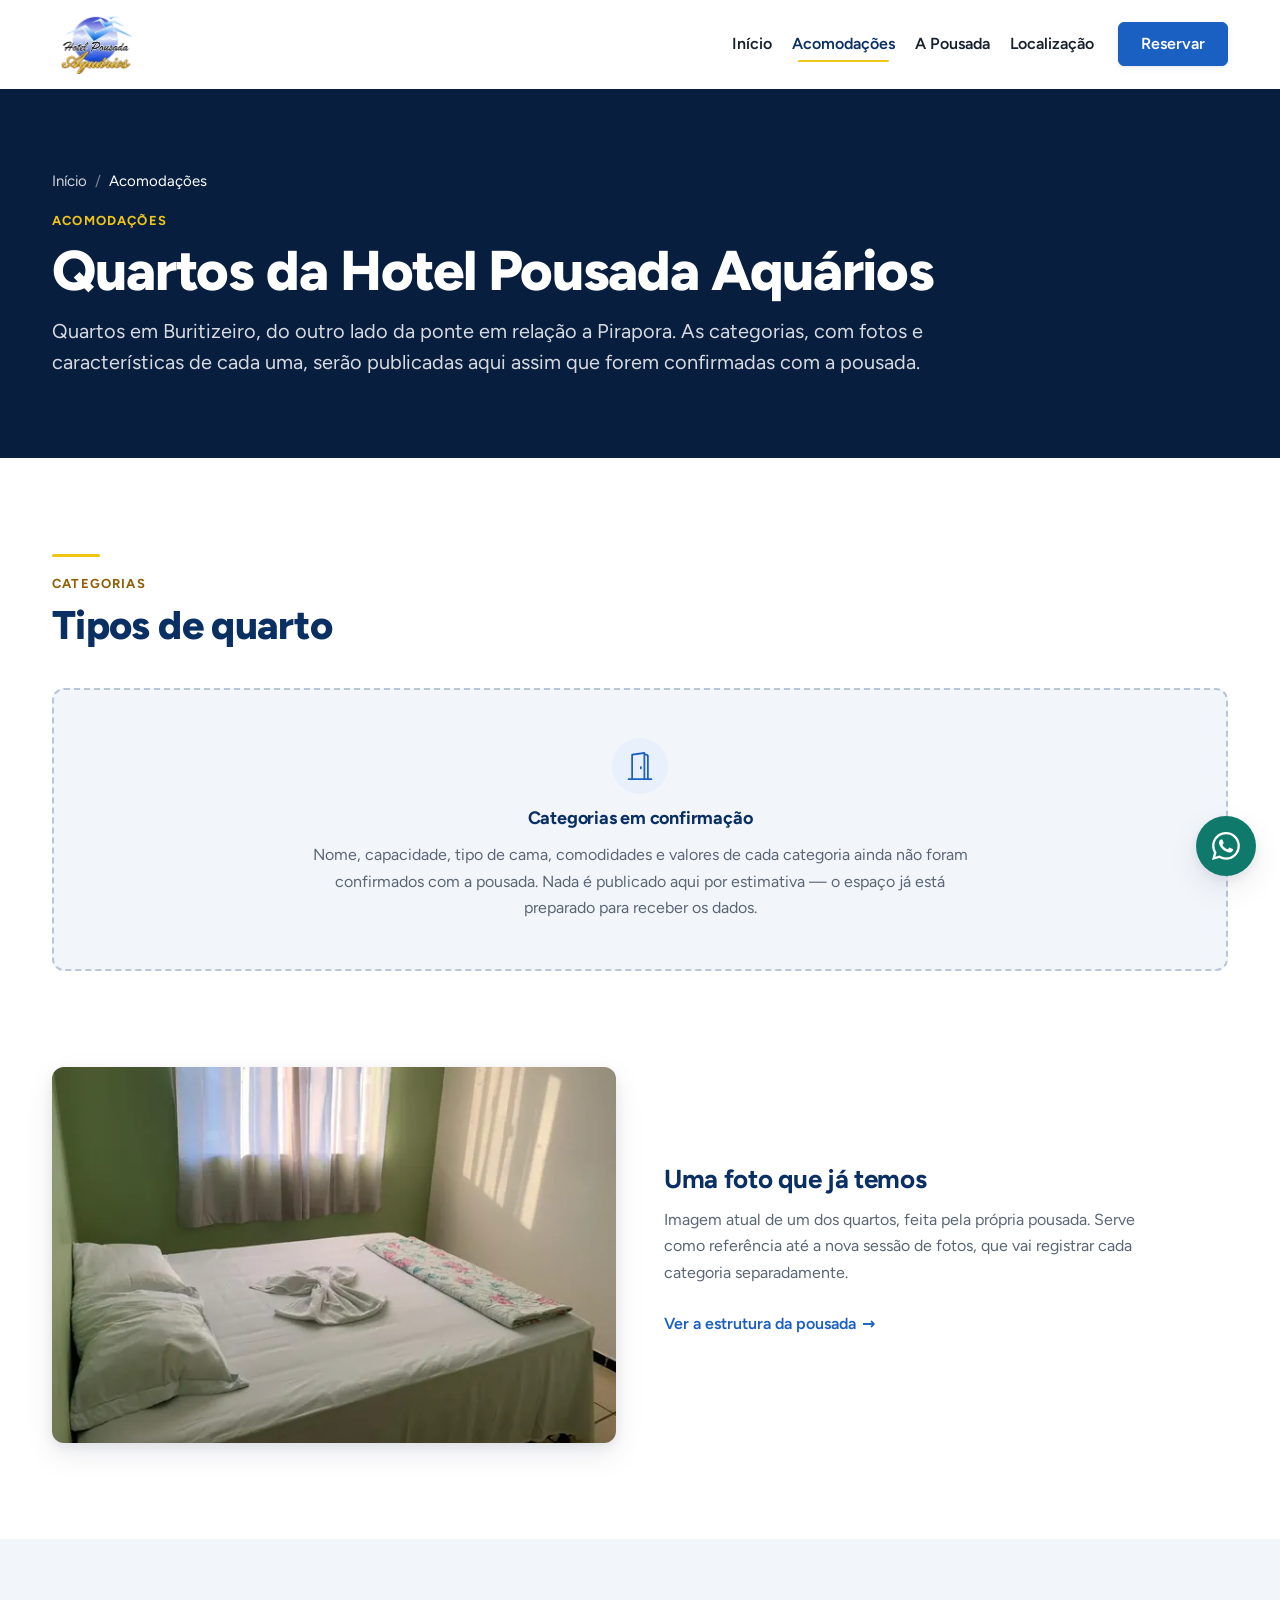
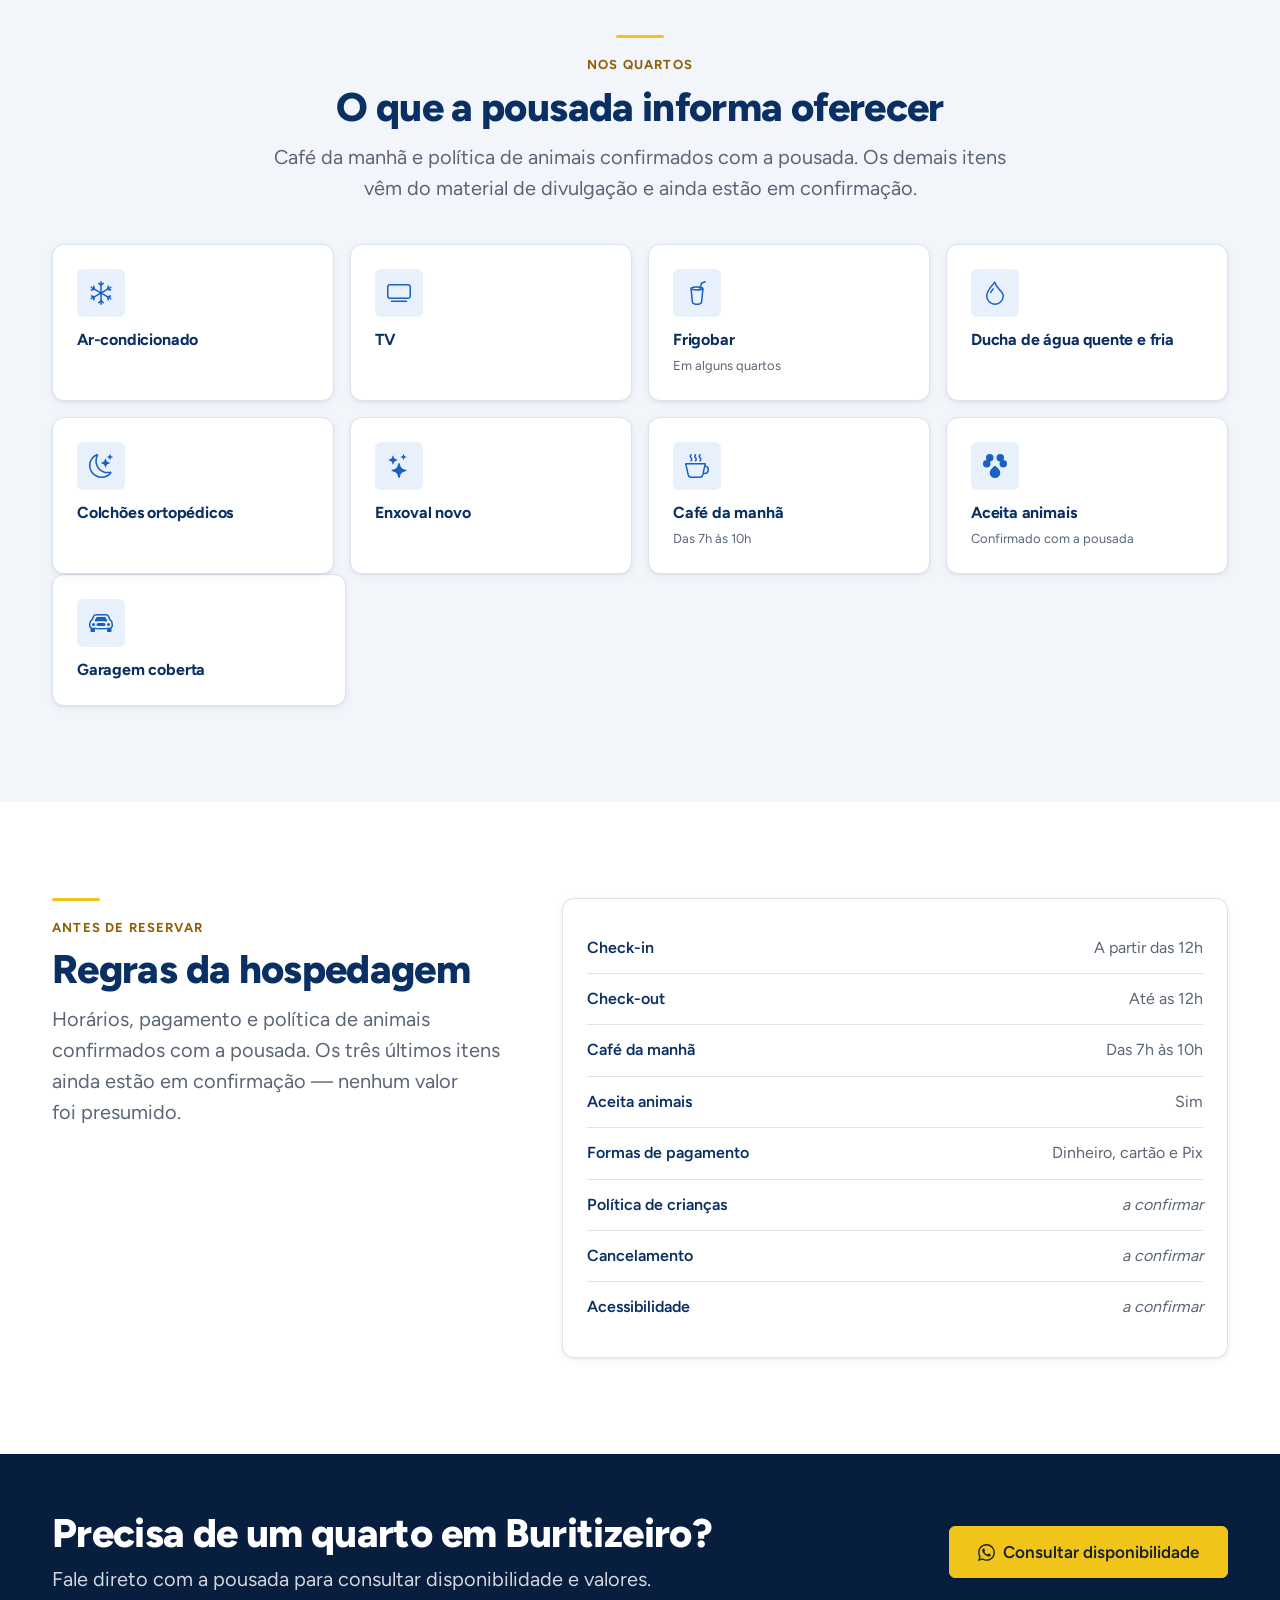
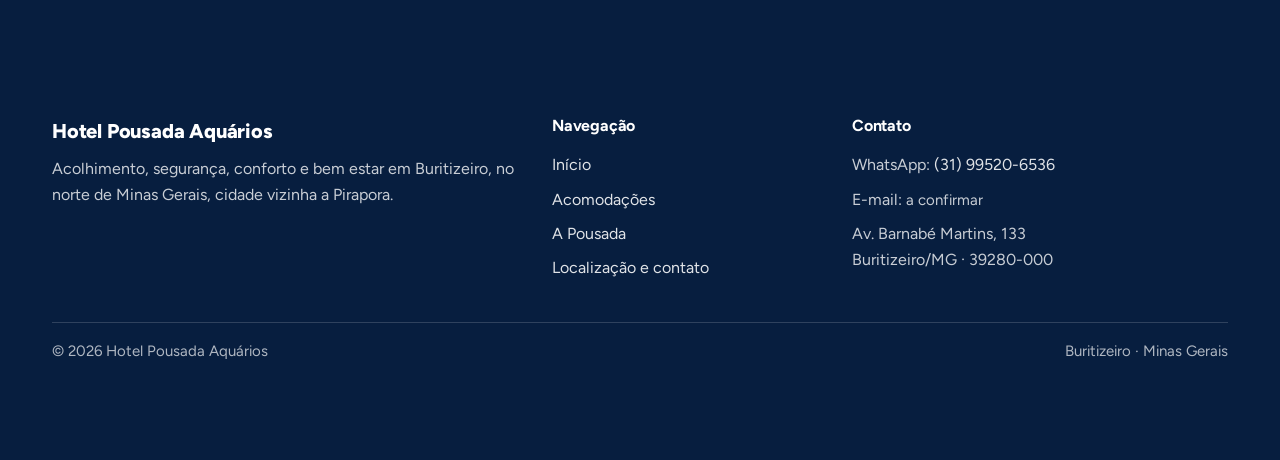
==== commit 65fefde3: "feat: publica dados confirmados da pousada e ativa o WhatsApp" ====
--- a/acomodacoes.html
+++ b/acomodacoes.html
@@ -232,8 +232,9 @@
           <span class="aq-eyebrow">Nos quartos</span>
           <h2>O que a pousada informa oferecer</h2>
           <p class="aq-lead">
-            Lista publicada pela própria pousada em material de divulgação.
-            Será confirmada antes da publicação do site.
+            Café da manhã e política de animais confirmados com a pousada. Os
+            demais itens vêm do material de divulgação e ainda estão em
+            confirmação.
           </p>
         </div>
 
@@ -276,10 +277,23 @@
             </div></div>
           </div>
           <div class="col-6 col-md-4 col-lg-3">
-            <div class="aq-card h-100" data-confirmar><div class="aq-card__body">
-              <span class="aq-card__icon"><svg class="aq-icon" viewBox="0 0 16 16" fill="currentColor" aria-hidden="true" focusable="false"><path fill-rule="evenodd" d="M.5 6a.5.5 0 0 0-.488.608l1.652 7.434A2.5 2.5 0 0 0 4.104 16h5.792a2.5 2.5 0 0 0 2.44-1.958l.131-.59a3 3 0 0 0 1.3-5.854l.221-.99A.5.5 0 0 0 13.5 6zM13 12.5a2 2 0 0 1-.316-.025l.867-3.898A2.001 2.001 0 0 1 13 12.5M2.64 13.825 1.123 7h11.754l-1.517 6.825A1.5 1.5 0 0 1 9.896 15H4.104a1.5 1.5 0 0 1-1.464-1.175"/> <path d="m4.4.8-.003.004-.014.019a4 4 0 0 0-.204.31 2 2 0 0 0-.141.267c-.026.06-.034.092-.037.103v.004a.6.6 0 0 0 .091.248c.075.133.178.272.308.445l.01.012c.118.158.26.347.37.543.112.2.22.455.22.745 0 .188-.065.368-.119.494a3 3 0 0 1-.202.388 5 5 0 0 1-.253.382l-.018.025-.005.008-.002.002A.5.5 0 0 1 3.6 4.2l.003-.004.014-.019a4 4 0 0 0 .204-.31 2 2 0 0 0 .141-.267c.026-.06.034-.092.037-.103a.6.6 0 0 0-.09-.252A4 4 0 0 0 3.6 2.8l-.01-.012a5 5 0 0 1-.37-.543A1.53 1.53 0 0 1 3 1.5c0-.188.065-.368.119-.494.059-.138.134-.274.202-.388a6 6 0 0 1 .253-.382l.025-.035A.5.5 0 0 1 4.4.8m3 0-.003.004-.014.019a4 4 0 0 0-.204.31 2 2 0 0 0-.141.267c-.026.06-.034.092-.037.103v.004a.6.6 0 0 0 .091.248c.075.133.178.272.308.445l.01.012c.118.158.26.347.37.543.112.2.22.455.22.745 0 .188-.065.368-.119.494a3 3 0 0 1-.202.388 5 5 0 0 1-.253.382l-.018.025-.005.008-.002.002A.5.5 0 0 1 6.6 4.2l.003-.004.014-.019a4 4 0 0 0 .204-.31 2 2 0 0 0 .141-.267c.026-.06.034-.092.037-.103a.6.6 0 0 0-.09-.252A4 4 0 0 0 6.6 2.8l-.01-.012a5 5 0 0 1-.37-.543A1.53 1.53 0 0 1 6 1.5c0-.188.065-.368.119-.494.059-.138.134-.274.202-.388a6 6 0 0 1 .253-.382l.025-.035A.5.5 0 0 1 7.4.8m3 0-.003.004-.014.019a4 4 0 0 0-.204.31 2 2 0 0 0-.141.267c-.026.06-.034.092-.037.103v.004a.6.6 0 0 0 .091.248c.075.133.178.272.308.445l.01.012c.118.158.26.347.37.543.112.2.22.455.22.745 0 .188-.065.368-.119.494a3 3 0 0 1-.202.388 5 5 0 0 1-.252.382l-.019.025-.005.008-.002.002A.5.5 0 0 1 9.6 4.2l.003-.004.014-.019a4 4 0 0 0 .204-.31 2 2 0 0 0 .141-.267c.026-.06.034-.092.037-.103a.6.6 0 0 0-.09-.252A4 4 0 0 0 9.6 2.8l-.01-.012a5 5 0 0 1-.37-.543A1.53 1.53 0 0 1 9 1.5c0-.188.065-.368.119-.494.059-.138.134-.274.202-.388a6 6 0 0 1 .253-.382l.025-.035A.5.5 0 0 1 10.4.8"/></svg></span>
-              <h3 class="h6 mb-0">Café da manhã</h3>
-            </div></div>
+            <div class="aq-card h-100">
+              <div class="aq-card__body">
+                <span class="aq-card__icon"><svg class="aq-icon" viewBox="0 0 16 16" fill="currentColor" aria-hidden="true" focusable="false"><path fill-rule="evenodd" d="M.5 6a.5.5 0 0 0-.488.608l1.652 7.434A2.5 2.5 0 0 0 4.104 16h5.792a2.5 2.5 0 0 0 2.44-1.958l.131-.59a3 3 0 0 0 1.3-5.854l.221-.99A.5.5 0 0 0 13.5 6zM13 12.5a2 2 0 0 1-.316-.025l.867-3.898A2.001 2.001 0 0 1 13 12.5M2.64 13.825 1.123 7h11.754l-1.517 6.825A1.5 1.5 0 0 1 9.896 15H4.104a1.5 1.5 0 0 1-1.464-1.175"/> <path d="m4.4.8-.003.004-.014.019a4 4 0 0 0-.204.31 2 2 0 0 0-.141.267c-.026.06-.034.092-.037.103v.004a.6.6 0 0 0 .091.248c.075.133.178.272.308.445l.01.012c.118.158.26.347.37.543.112.2.22.455.22.745 0 .188-.065.368-.119.494a3 3 0 0 1-.202.388 5 5 0 0 1-.253.382l-.018.025-.005.008-.002.002A.5.5 0 0 1 3.6 4.2l.003-.004.014-.019a4 4 0 0 0 .204-.31 2 2 0 0 0 .141-.267c.026-.06.034-.092.037-.103a.6.6 0 0 0-.09-.252A4 4 0 0 0 3.6 2.8l-.01-.012a5 5 0 0 1-.37-.543A1.53 1.53 0 0 1 3 1.5c0-.188.065-.368.119-.494.059-.138.134-.274.202-.388a6 6 0 0 1 .253-.382l.025-.035A.5.5 0 0 1 4.4.8m3 0-.003.004-.014.019a4 4 0 0 0-.204.31 2 2 0 0 0-.141.267c-.026.06-.034.092-.037.103v.004a.6.6 0 0 0 .091.248c.075.133.178.272.308.445l.01.012c.118.158.26.347.37.543.112.2.22.455.22.745 0 .188-.065.368-.119.494a3 3 0 0 1-.202.388 5 5 0 0 1-.253.382l-.018.025-.005.008-.002.002A.5.5 0 0 1 6.6 4.2l.003-.004.014-.019a4 4 0 0 0 .204-.31 2 2 0 0 0 .141-.267c.026-.06.034-.092.037-.103a.6.6 0 0 0-.09-.252A4 4 0 0 0 6.6 2.8l-.01-.012a5 5 0 0 1-.37-.543A1.53 1.53 0 0 1 6 1.5c0-.188.065-.368.119-.494.059-.138.134-.274.202-.388a6 6 0 0 1 .253-.382l.025-.035A.5.5 0 0 1 7.4.8m3 0-.003.004-.014.019a4 4 0 0 0-.204.31 2 2 0 0 0-.141.267c-.026.06-.034.092-.037.103v.004a.6.6 0 0 0 .091.248c.075.133.178.272.308.445l.01.012c.118.158.26.347.37.543.112.2.22.455.22.745 0 .188-.065.368-.119.494a3 3 0 0 1-.202.388 5 5 0 0 1-.252.382l-.019.025-.005.008-.002.002A.5.5 0 0 1 9.6 4.2l.003-.004.014-.019a4 4 0 0 0 .204-.31 2 2 0 0 0 .141-.267c.026-.06.034-.092.037-.103a.6.6 0 0 0-.09-.252A4 4 0 0 0 9.6 2.8l-.01-.012a5 5 0 0 1-.37-.543A1.53 1.53 0 0 1 9 1.5c0-.188.065-.368.119-.494.059-.138.134-.274.202-.388a6 6 0 0 1 .253-.382l.025-.035A.5.5 0 0 1 10.4.8"/></svg></span>
+                <h3 class="h6 mb-1">Café da manhã</h3>
+                <p class="aq-text-xs aq-text-muted mb-0">Das 7h às 10h</p>
+              </div>
+            </div>
+          </div>
+          <div class="col-6 col-md-4 col-lg-3">
+            <div class="aq-card h-100">
+              <div class="aq-card__body">
+                <span class="aq-card__icon"><svg class="aq-icon" viewBox="0 0 16 16" fill="currentColor" aria-hidden="true" focusable="false"><path d="M4.5 5a2.5 2.5 0 1 1 0-5 2.5 2.5 0 0 1 0 5m7 0a2.5 2.5 0 1 1 0-5 2.5 2.5 0 0 1 0 5M2.5 9a2.5 2.5 0 1 1 0-5 2.5 2.5 0 0 1 0 5m11 0a2.5 2.5 0 1 1 0-5 2.5 2.5 0 0 1 0 5M8 16a3.5 3.5 0 0 1-3.5-3.5c0-1.5 1-2.5 1.9-3.4.7-.7 1.1-1.1 1.6-1.1s.9.4 1.6 1.1c.9.9 1.9 1.9 1.9 3.4A3.5 3.5 0 0 1 8 16"/></svg></span>
+                <h3 class="h6 mb-1">Aceita animais</h3>
+                <p class="aq-text-xs aq-text-muted mb-0">Confirmado com a pousada</p>
+              </div>
+            </div>
+          </div>
           </div>
           <div class="col-6 col-md-4 col-lg-3">
             <div class="aq-card h-100" data-confirmar><div class="aq-card__body">
@@ -301,8 +315,9 @@
               <span class="aq-eyebrow">Antes de reservar</span>
               <h2>Regras da hospedagem</h2>
               <p class="aq-lead">
-                Cada item abaixo entra no site com a informação confirmada pela
-                pousada. Nenhum valor foi presumido.
+                Horários, pagamento e política de animais confirmados com a
+                pousada. Os três últimos itens ainda estão em confirmação —
+                nenhum valor foi presumido.
               </p>
             </div>
           </div>
@@ -312,26 +327,26 @@
               <dl class="aq-specs">
                 <div class="aq-specs__row">
                   <dt>Check-in</dt>
-                  <dd data-confirmar><span class="aq-pending">a confirmar</span></dd>
+                  <dd>A partir das 12h</dd>
                 </div>
                 <div class="aq-specs__row">
                   <dt>Check-out</dt>
-                  <dd data-confirmar><span class="aq-pending">a confirmar</span></dd>
+                  <dd>Até as 12h</dd>
                 </div>
                 <div class="aq-specs__row">
                   <dt>Café da manhã</dt>
-                  <dd data-confirmar><span class="aq-pending">horário a confirmar</span></dd>
+                  <dd>Das 7h às 10h</dd>
+                </div>
+                <div class="aq-specs__row">
+                  <dt>Aceita animais</dt>
+                  <dd>Sim</dd>
+                </div>
+                <div class="aq-specs__row">
+                  <dt>Formas de pagamento</dt>
+                  <dd>Dinheiro, cartão e Pix</dd>
                 </div>
                 <div class="aq-specs__row">
                   <dt>Política de crianças</dt>
-                  <dd data-confirmar><span class="aq-pending">a confirmar</span></dd>
-                </div>
-                <div class="aq-specs__row">
-                  <dt>Aceita animais</dt>
-                  <dd data-confirmar><span class="aq-pending">a confirmar</span></dd>
-                </div>
-                <div class="aq-specs__row">
-                  <dt>Formas de pagamento</dt>
                   <dd data-confirmar><span class="aq-pending">a confirmar</span></dd>
                 </div>
                 <div class="aq-specs__row">
@@ -398,9 +413,9 @@
           <!-- Nenhum canal de contato é publicado antes da confirmação com o
                proprietário (roadmap, seção 26). -->
           <ul class="aq-footer__list">
-            <li data-confirmar>WhatsApp: <span class="aq-text-sm">a confirmar</span></li>
+            <li>WhatsApp: <a href="tel:+5531995206536">(31) 99520-6536</a></li>
             <li data-confirmar>E-mail: <span class="aq-text-sm">a confirmar</span></li>
-            <li data-confirmar>Endereço: <span class="aq-text-sm">a confirmar</span></li>
+            <li>Av. Barnabé Martins, 133<br>Buritizeiro/MG · 39280-000</li>
           </ul>
         </div>
 
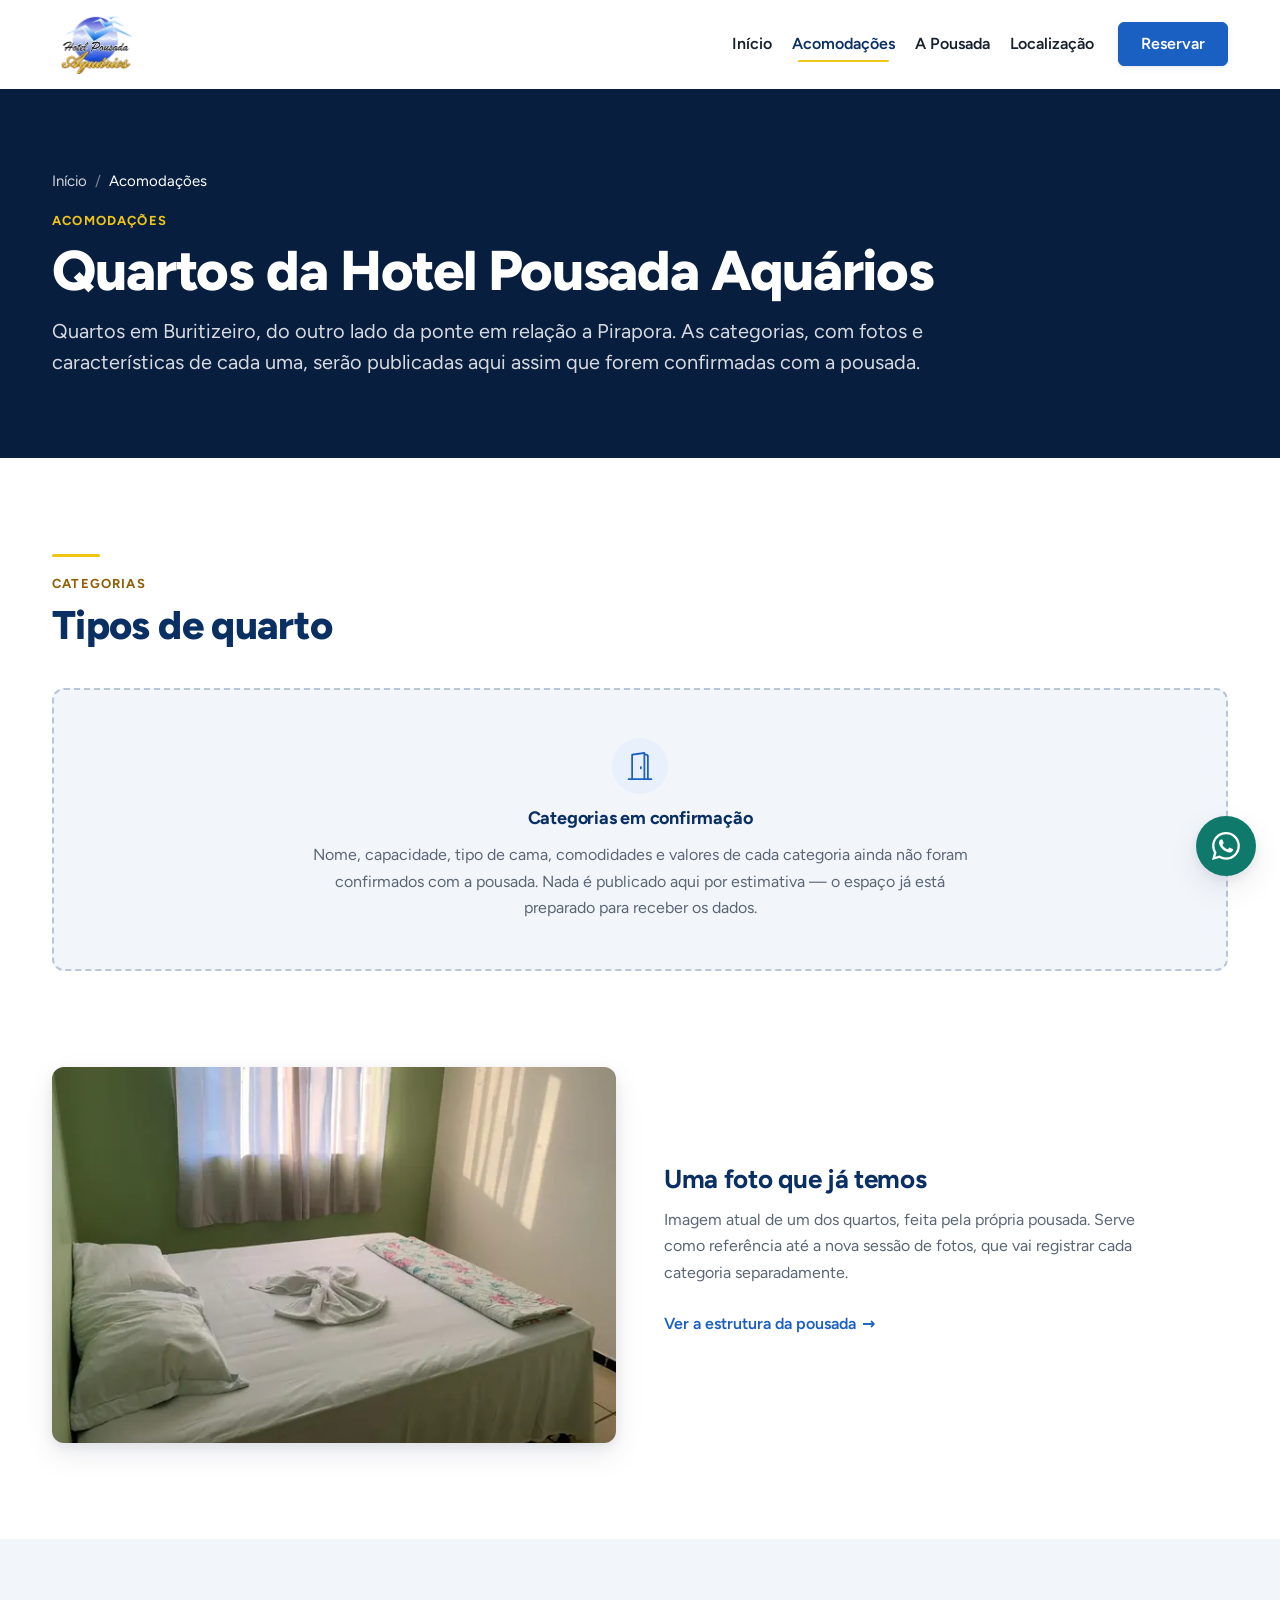
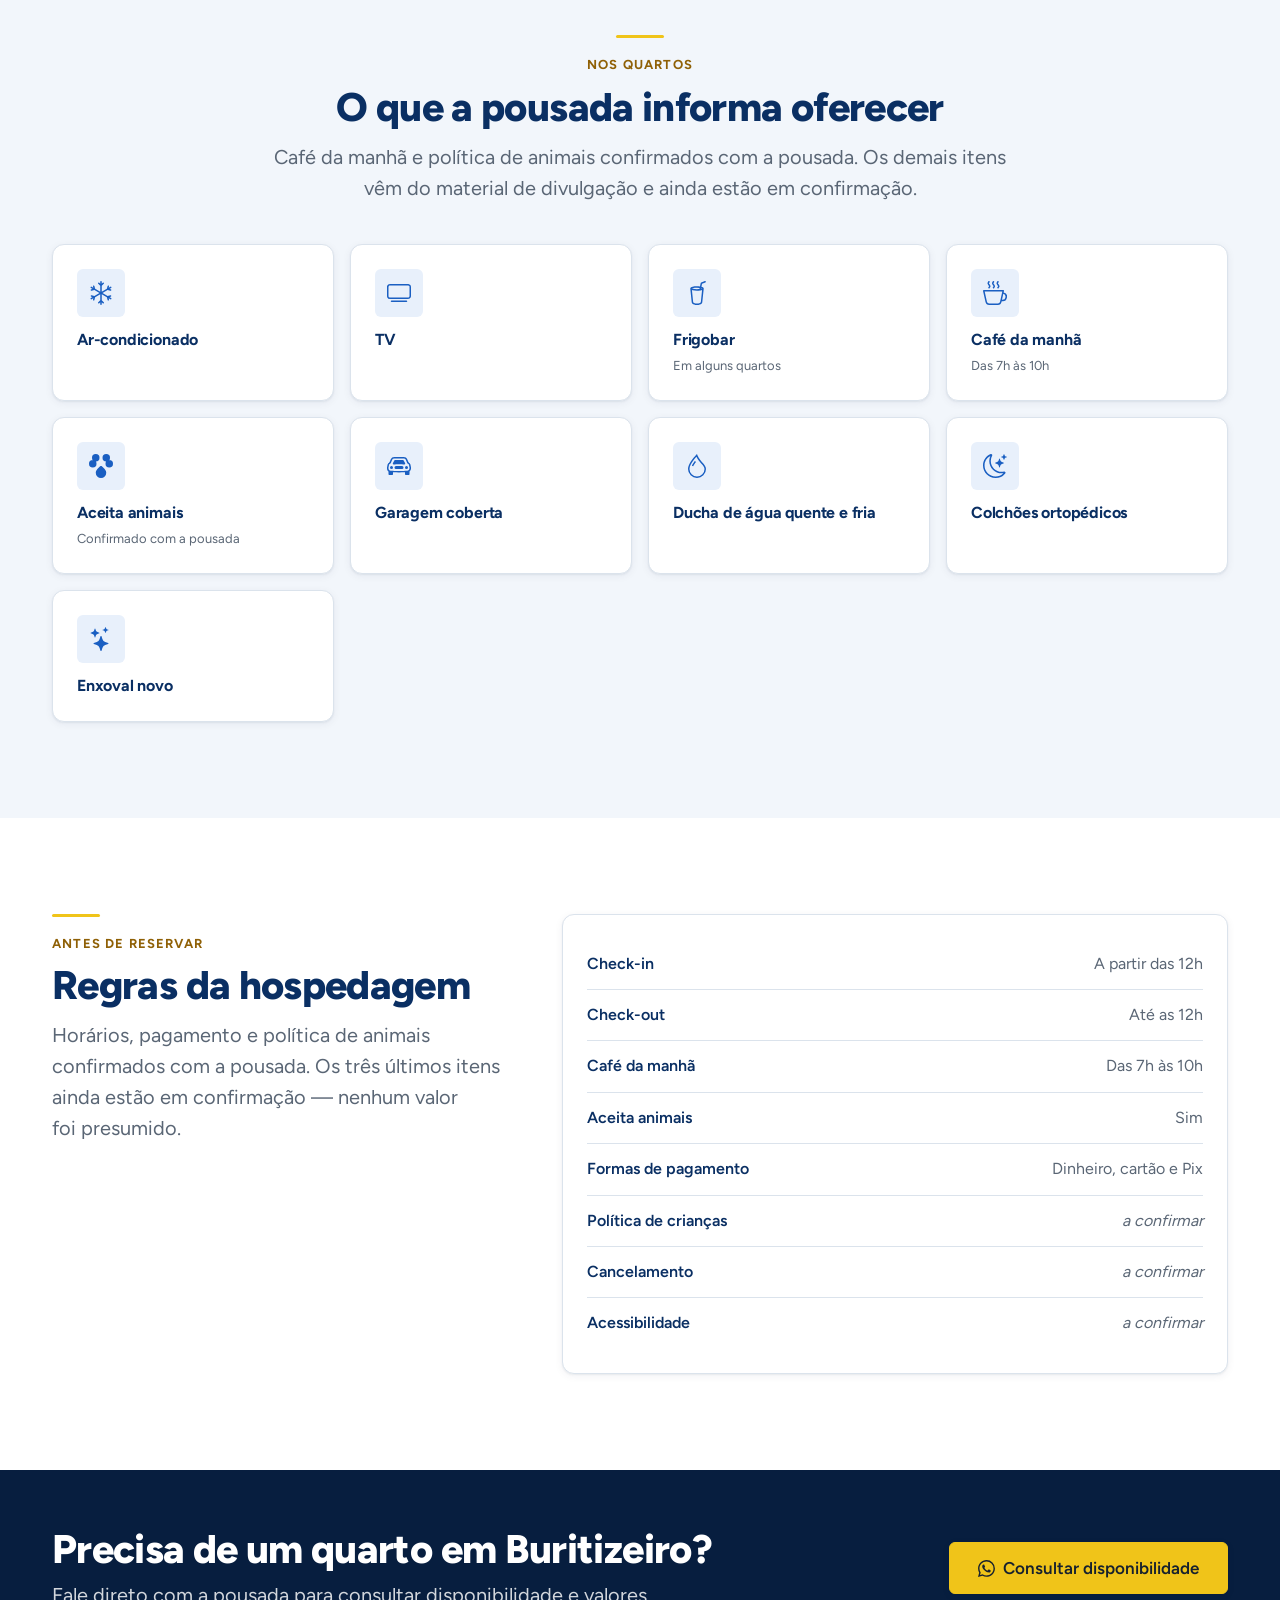
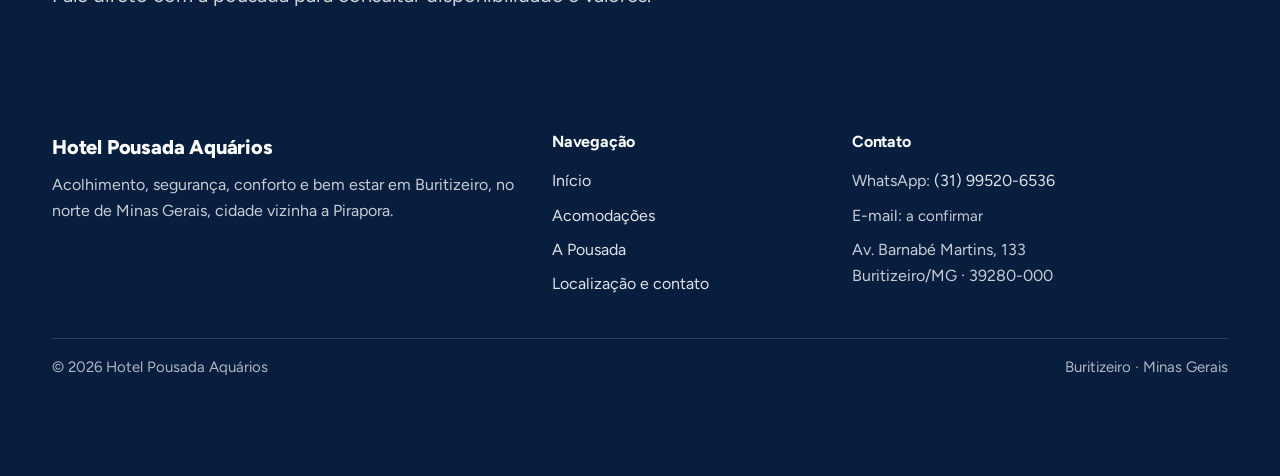
==== commit d1b67113: "fix: corrige grade de comodidades e adiciona validação de estrutura ao QA" ====
--- a/acomodacoes.html
+++ b/acomodacoes.html
@@ -11,15 +11,15 @@
        tools/definir-dominio.py antes de publicar para trocar de uma vez.
        O canonical é absoluto porque relativo, embora o Google aceite,
        reprova na auditoria de SEO do Lighthouse. -->
-  <link rel="canonical" href="https://DOMINIO-A-DEFINIR/acomodacoes.html">
+  <link rel="canonical" href="https://hotelpousadaquarios.paulodev.net/acomodacoes">
 
   <meta property="og:type" content="website">
   <meta property="og:site_name" content="Hotel Pousada Aquários">
   <meta property="og:locale" content="pt_BR">
   <meta property="og:title" content="Acomodações em Buritizeiro, perto de Pirapora — Pousada Aquários">
   <meta property="og:description" content="Quartos da Hotel Pousada Aquários, em Buritizeiro/MG. Hospedagem prática para quem vem a Buritizeiro ou a Pirapora, cidades vizinhas separadas pelo rio.">
-  <meta property="og:url" content="https://DOMINIO-A-DEFINIR/acomodacoes.html">
-  <meta property="og:image" content="https://DOMINIO-A-DEFINIR/img/og-image.jpg">
+  <meta property="og:url" content="https://hotelpousadaquarios.paulodev.net/acomodacoes">
+  <meta property="og:image" content="https://hotelpousadaquarios.paulodev.net/img/og-image.jpg">
   <meta property="og:image:width" content="1200">
   <meta property="og:image:height" content="630">
   <meta property="og:image:alt" content="Amanhecer sobre o Rio São Francisco, visto de Buritizeiro">
@@ -50,13 +50,13 @@
         "@type": "ListItem",
         "position": 1,
         "name": "Início",
-        "item": "https://DOMINIO-A-DEFINIR/"
+        "item": "https://hotelpousadaquarios.paulodev.net/"
       },
       {
         "@type": "ListItem",
         "position": 2,
         "name": "Acomodações",
-        "item": "https://DOMINIO-A-DEFINIR/acomodacoes.html"
+        "item": "https://hotelpousadaquarios.paulodev.net/acomodacoes"
       }
     ]
   }
@@ -69,7 +69,7 @@
     <div class="container">
       <nav class="navbar navbar-expand-lg aq-header__inner" aria-label="Navegação principal">
 
-        <a class="navbar-brand aq-brand me-auto" href="index.html">
+        <a class="navbar-brand aq-brand me-auto" href="/">
           <img src="img/logo-nav-360.webp"
                srcset="img/logo-nav-180.webp 180w, img/logo-nav-360.webp 360w, img/logo-nav@2x.webp 600w"
                sizes="(min-width: 992px) 88px, 61px"
@@ -96,22 +96,22 @@
           <div class="offcanvas-body">
             <ul class="navbar-nav aq-nav align-items-lg-center">
                 <li class="nav-item">
-                  <a class="nav-link" href="index.html">Início</a>
+                  <a class="nav-link" href="/">Início</a>
                 </li>
                 <li class="nav-item">
-                  <a class="nav-link" href="acomodacoes.html" aria-current="page">Acomodações</a>
+                  <a class="nav-link" href="/acomodacoes" aria-current="page">Acomodações</a>
                 </li>
                 <li class="nav-item">
-                  <a class="nav-link" href="pousada.html">A Pousada</a>
+                  <a class="nav-link" href="/pousada">A Pousada</a>
                 </li>
                 <li class="nav-item">
-                  <a class="nav-link" href="contato.html">Localização</a>
+                  <a class="nav-link" href="/contato">Localização</a>
                 </li>
             </ul>
 
             <!-- CTA principal. Vira link do WhatsApp assim que o número for
                  confirmado em js/main.js; até lá leva para a página de contato. -->
-            <a class="btn-aq aq-header__cta" href="contato.html" data-whatsapp>
+            <a class="btn-aq aq-header__cta" href="/contato" data-whatsapp>
               Reservar
             </a>
           </div>
@@ -128,7 +128,7 @@
       <div class="container">
         <nav aria-label="Trilha de navegação">
           <ol class="aq-breadcrumb">
-            <li><a href="index.html">Início</a></li>
+            <li><a href="/">Início</a></li>
             <li aria-current="page">Acomodações</li>
           </ol>
         </nav>
@@ -179,7 +179,7 @@
                 </ul>
               </div>
               <div class="aq-card__footer">
-                <a class="btn-aq-whatsapp btn-aq-sm btn-aq-block" href="contato.html" data-whatsapp>
+                <a class="btn-aq-whatsapp btn-aq-sm btn-aq-block" href="/contato" data-whatsapp>
                   <svg class="aq-icon" viewBox="0 0 16 16" fill="currentColor" aria-hidden="true" focusable="false"><path d="M13.601 2.326A7.85 7.85 0 0 0 7.994 0C3.627 0 .068 3.558.064 7.926c0 1.399.366 2.76 1.057 3.965L0 16l4.204-1.102a7.9 7.9 0 0 0 3.79.965h.004c4.368 0 7.926-3.558 7.93-7.93A7.9 7.9 0 0 0 13.6 2.326zM7.994 14.521a6.6 6.6 0 0 1-3.356-.92l-.24-.144-2.494.654.666-2.433-.156-.251a6.56 6.56 0 0 1-1.007-3.505c0-3.626 2.957-6.584 6.591-6.584a6.56 6.56 0 0 1 4.66 1.931 6.56 6.56 0 0 1 1.928 4.66c-.004 3.639-2.961 6.592-6.592 6.592m3.615-4.934c-.197-.099-1.17-.578-1.353-.646-.182-.065-.315-.099-.445.099-.133.197-.513.646-.627.775-.114.133-.232.148-.43.05-.197-.1-.836-.308-1.592-.985-.59-.525-.985-1.175-1.103-1.372-.114-.198-.011-.304.088-.403.087-.088.197-.232.296-.346.1-.114.133-.198.198-.33.065-.134.034-.248-.015-.347-.05-.099-.445-1.076-.612-1.47-.16-.389-.323-.335-.445-.34-.114-.007-.247-.007-.38-.007a.73.73 0 0 0-.529.247c-.182.198-.691.677-.691 1.654s.71 1.916.81 2.049c.098.133 1.394 2.132 3.383 2.992.47.205.84.326 1.129.418.475.152.904.129 1.246.08.38-.058 1.171-.48 1.338-.943.164-.464.164-.86.114-.943-.049-.084-.182-.133-.38-.232"/></svg>
                   Consultar esta categoria
                 </a>
@@ -217,7 +217,7 @@
               cada categoria separadamente.
             </p>
             <p class="mb-0">
-              <a class="aq-link-arrow" href="pousada.html">Ver a estrutura da pousada</a>
+              <a class="aq-link-arrow" href="/pousada">Ver a estrutura da pousada</a>
             </p>
           </div>
         </div>
@@ -240,41 +240,29 @@
 
         <div class="row g-3">
           <div class="col-6 col-md-4 col-lg-3">
-            <div class="aq-card h-100" data-confirmar><div class="aq-card__body">
-              <span class="aq-card__icon"><svg class="aq-icon" viewBox="0 0 16 16" fill="currentColor" aria-hidden="true" focusable="false"><path d="M8 16a.5.5 0 0 1-.5-.5v-1.293l-.646.647a.5.5 0 0 1-.707-.708L7.5 12.793V8.866l-3.4 1.963-.496 1.85a.5.5 0 1 1-.966-.26l.237-.882-1.12.646a.5.5 0 0 1-.5-.866l1.12-.646-.884-.237a.5.5 0 1 1 .26-.966l1.848.495L7 8 3.6 6.037l-1.85.495a.5.5 0 0 1-.258-.966l.883-.237-1.12-.646a.5.5 0 1 1 .5-.866l1.12.646-.237-.883a.5.5 0 1 1 .966-.258l.495 1.849L7.5 7.134V3.207L6.147 1.854a.5.5 0 1 1 .707-.708l.646.647V.5a.5.5 0 1 1 1 0v1.293l.647-.647a.5.5 0 1 1 .707.708L8.5 3.207v3.927l3.4-1.963.496-1.85a.5.5 0 1 1 .966.26l-.236.882 1.12-.646a.5.5 0 0 1 .5.866l-1.12.646.883.237a.5.5 0 1 1-.26.966l-1.848-.495L9 8l3.4 1.963 1.849-.495a.5.5 0 0 1 .259.966l-.883.237 1.12.646a.5.5 0 0 1-.5.866l-1.12-.646.236.883a.5.5 0 1 1-.966.258l-.495-1.849-3.4-1.963v3.927l1.353 1.353a.5.5 0 0 1-.707.708l-.647-.647V15.5a.5.5 0 0 1-.5.5z"/></svg></span>
-              <h3 class="h6 mb-0">Ar-condicionado</h3>
-            </div></div>
-          </div>
-          <div class="col-6 col-md-4 col-lg-3">
-            <div class="aq-card h-100" data-confirmar><div class="aq-card__body">
-              <span class="aq-card__icon"><svg class="aq-icon" viewBox="0 0 16 16" fill="currentColor" aria-hidden="true" focusable="false"><path d="M2.5 13.5A.5.5 0 0 1 3 13h10a.5.5 0 0 1 0 1H3a.5.5 0 0 1-.5-.5M13.991 3l.024.001a1.5 1.5 0 0 1 .538.143.76.76 0 0 1 .302.254c.067.1.145.277.145.602v5.991l-.001.024a1.5 1.5 0 0 1-.143.538.76.76 0 0 1-.254.302c-.1.067-.277.145-.602.145H2.009l-.024-.001a1.5 1.5 0 0 1-.538-.143.76.76 0 0 1-.302-.254C1.078 10.502 1 10.325 1 10V4.009l.001-.024a1.5 1.5 0 0 1 .143-.538.76.76 0 0 1 .254-.302C1.498 3.078 1.675 3 2 3zM14 2H2C0 2 0 4 0 4v6c0 2 2 2 2 2h12c2 0 2-2 2-2V4c0-2-2-2-2-2"/></svg></span>
-              <h3 class="h6 mb-0">TV</h3>
-            </div></div>
-          </div>
-          <div class="col-6 col-md-4 col-lg-3">
-            <div class="aq-card h-100" data-confirmar><div class="aq-card__body">
-              <span class="aq-card__icon"><svg class="aq-icon" viewBox="0 0 16 16" fill="currentColor" aria-hidden="true" focusable="false"><path d="M13.902.334a.5.5 0 0 1-.28.65l-2.254.902-.4 1.927c.376.095.715.215.972.367.228.135.56.396.56.82q0 .069-.011.132l-.962 9.068a1.28 1.28 0 0 1-.524.93c-.488.34-1.494.87-3.01.87s-2.522-.53-3.01-.87a1.28 1.28 0 0 1-.524-.93L3.51 5.132A1 1 0 0 1 3.5 5c0-.424.332-.685.56-.82.262-.154.607-.276.99-.372C5.824 3.614 6.867 3.5 8 3.5c.712 0 1.389.045 1.985.127l.464-2.215a.5.5 0 0 1 .303-.356l2.5-1a.5.5 0 0 1 .65.278M9.768 4.607A14 14 0 0 0 8 4.5c-1.076 0-2.033.11-2.707.278A3.3 3.3 0 0 0 4.645 5c.146.073.362.15.648.222C5.967 5.39 6.924 5.5 8 5.5c.571 0 1.109-.03 1.588-.085zm.292 1.756C9.445 6.45 8.742 6.5 8 6.5c-1.133 0-2.176-.114-2.95-.308a6 6 0 0 1-.435-.127l.838 8.03c.013.121.06.186.102.215.357.249 1.168.69 2.438.69s2.081-.441 2.438-.69c.042-.029.09-.094.102-.215l.852-8.03a6 6 0 0 1-.435.127 9 9 0 0 1-.89.17zM4.467 4.884s.003.002.005.006zm7.066 0-.005.006zM11.354 5a3 3 0 0 0-.604-.21l-.099.445.055-.013c.286-.072.502-.149.648-.222"/></svg></span>
-              <h3 class="h6 mb-1">Frigobar</h3>
-              <p class="aq-text-xs aq-text-muted mb-0">Em alguns quartos</p>
-            </div></div>
-          </div>
-          <div class="col-6 col-md-4 col-lg-3">
-            <div class="aq-card h-100" data-confirmar><div class="aq-card__body">
-              <span class="aq-card__icon"><svg class="aq-icon" viewBox="0 0 16 16" fill="currentColor" aria-hidden="true" focusable="false"><path fill-rule="evenodd" d="M7.21.8C7.69.295 8 0 8 0q.164.544.371 1.038c.812 1.946 2.073 3.35 3.197 4.6C12.878 7.096 14 8.345 14 10a6 6 0 0 1-12 0C2 6.668 5.58 2.517 7.21.8m.413 1.021A31 31 0 0 0 5.794 3.99c-.726.95-1.436 2.008-1.96 3.07C3.304 8.133 3 9.138 3 10a5 5 0 0 0 10 0c0-1.201-.796-2.157-2.181-3.7l-.03-.032C9.75 5.11 8.5 3.72 7.623 1.82z"/> <path fill-rule="evenodd" d="M4.553 7.776c.82-1.641 1.717-2.753 2.093-3.13l.708.708c-.29.29-1.128 1.311-1.907 2.87z"/></svg></span>
-              <h3 class="h6 mb-0">Ducha de água quente e fria</h3>
-            </div></div>
-          </div>
-          <div class="col-6 col-md-4 col-lg-3">
-            <div class="aq-card h-100" data-confirmar><div class="aq-card__body">
-              <span class="aq-card__icon"><svg class="aq-icon" viewBox="0 0 16 16" fill="currentColor" aria-hidden="true" focusable="false"><path d="M6 .278a.77.77 0 0 1 .08.858 7.2 7.2 0 0 0-.878 3.46c0 4.021 3.278 7.277 7.318 7.277q.792-.001 1.533-.16a.79.79 0 0 1 .81.316.73.73 0 0 1-.031.893A8.35 8.35 0 0 1 8.344 16C3.734 16 0 12.286 0 7.71 0 4.266 2.114 1.312 5.124.06A.75.75 0 0 1 6 .278M4.858 1.311A7.27 7.27 0 0 0 1.025 7.71c0 4.02 3.279 7.276 7.319 7.276a7.32 7.32 0 0 0 5.205-2.162q-.506.063-1.029.063c-4.61 0-8.343-3.714-8.343-8.29 0-1.167.242-2.278.681-3.286"/> <path d="M10.794 3.148a.217.217 0 0 1 .412 0l.387 1.162c.173.518.579.924 1.097 1.097l1.162.387a.217.217 0 0 1 0 .412l-1.162.387a1.73 1.73 0 0 0-1.097 1.097l-.387 1.162a.217.217 0 0 1-.412 0l-.387-1.162A1.73 1.73 0 0 0 9.31 6.593l-1.162-.387a.217.217 0 0 1 0-.412l1.162-.387a1.73 1.73 0 0 0 1.097-1.097zM13.863.099a.145.145 0 0 1 .274 0l.258.774c.115.346.386.617.732.732l.774.258a.145.145 0 0 1 0 .274l-.774.258a1.16 1.16 0 0 0-.732.732l-.258.774a.145.145 0 0 1-.274 0l-.258-.774a1.16 1.16 0 0 0-.732-.732l-.774-.258a.145.145 0 0 1 0-.274l.774-.258c.346-.115.617-.386.732-.732z"/></svg></span>
-              <h3 class="h6 mb-0">Colchões ortopédicos</h3>
-            </div></div>
-          </div>
-          <div class="col-6 col-md-4 col-lg-3">
-            <div class="aq-card h-100" data-confirmar><div class="aq-card__body">
-              <span class="aq-card__icon"><svg class="aq-icon" viewBox="0 0 16 16" fill="currentColor" aria-hidden="true" focusable="false"><path d="M7.657 6.247c.11-.33.576-.33.686 0l.645 1.937a2.89 2.89 0 0 0 1.829 1.828l1.936.645c.33.11.33.576 0 .686l-1.937.645a2.89 2.89 0 0 0-1.828 1.829l-.645 1.936a.361.361 0 0 1-.686 0l-.645-1.937a2.89 2.89 0 0 0-1.828-1.828l-1.937-.645a.361.361 0 0 1 0-.686l1.937-.645a2.89 2.89 0 0 0 1.828-1.828zM3.794 1.148a.217.217 0 0 1 .412 0l.387 1.162c.173.518.579.924 1.097 1.097l1.162.387a.217.217 0 0 1 0 .412l-1.162.387A1.73 1.73 0 0 0 4.593 5.69l-.387 1.162a.217.217 0 0 1-.412 0L3.407 5.69A1.73 1.73 0 0 0 2.31 4.593l-1.162-.387a.217.217 0 0 1 0-.412l1.162-.387A1.73 1.73 0 0 0 3.407 2.31zM10.863.099a.145.145 0 0 1 .274 0l.258.774c.115.346.386.617.732.732l.774.258a.145.145 0 0 1 0 .274l-.774.258a1.16 1.16 0 0 0-.732.732l-.258.774a.145.145 0 0 1-.274 0l-.258-.774a1.16 1.16 0 0 0-.732-.732L9.1 2.137a.145.145 0 0 1 0-.274l.774-.258c.346-.115.617-.386.732-.732z"/></svg></span>
-              <h3 class="h6 mb-0">Enxoval novo</h3>
-            </div></div>
+            <div class="aq-card h-100" data-confirmar>
+              <div class="aq-card__body">
+                <span class="aq-card__icon"><svg class="aq-icon" viewBox="0 0 16 16" fill="currentColor" aria-hidden="true" focusable="false"><path d="M8 16a.5.5 0 0 1-.5-.5v-1.293l-.646.647a.5.5 0 0 1-.707-.708L7.5 12.793V8.866l-3.4 1.963-.496 1.85a.5.5 0 1 1-.966-.26l.237-.882-1.12.646a.5.5 0 0 1-.5-.866l1.12-.646-.884-.237a.5.5 0 1 1 .26-.966l1.848.495L7 8 3.6 6.037l-1.85.495a.5.5 0 0 1-.258-.966l.883-.237-1.12-.646a.5.5 0 1 1 .5-.866l1.12.646-.237-.883a.5.5 0 1 1 .966-.258l.495 1.849L7.5 7.134V3.207L6.147 1.854a.5.5 0 1 1 .707-.708l.646.647V.5a.5.5 0 1 1 1 0v1.293l.647-.647a.5.5 0 1 1 .707.708L8.5 3.207v3.927l3.4-1.963.496-1.85a.5.5 0 1 1 .966.26l-.236.882 1.12-.646a.5.5 0 0 1 .5.866l-1.12.646.883.237a.5.5 0 1 1-.26.966l-1.848-.495L9 8l3.4 1.963 1.849-.495a.5.5 0 0 1 .259.966l-.883.237 1.12.646a.5.5 0 0 1-.5.866l-1.12-.646.236.883a.5.5 0 1 1-.966.258l-.495-1.849-3.4-1.963v3.927l1.353 1.353a.5.5 0 0 1-.707.708l-.647-.647V15.5a.5.5 0 0 1-.5.5z"/></svg></span>
+                <h3 class="h6 mb-0">Ar-condicionado</h3>
+              </div>
+            </div>
+          </div>
+          <div class="col-6 col-md-4 col-lg-3">
+            <div class="aq-card h-100" data-confirmar>
+              <div class="aq-card__body">
+                <span class="aq-card__icon"><svg class="aq-icon" viewBox="0 0 16 16" fill="currentColor" aria-hidden="true" focusable="false"><path d="M2.5 13.5A.5.5 0 0 1 3 13h10a.5.5 0 0 1 0 1H3a.5.5 0 0 1-.5-.5M13.991 3l.024.001a1.5 1.5 0 0 1 .538.143.76.76 0 0 1 .302.254c.067.1.145.277.145.602v5.991l-.001.024a1.5 1.5 0 0 1-.143.538.76.76 0 0 1-.254.302c-.1.067-.277.145-.602.145H2.009l-.024-.001a1.5 1.5 0 0 1-.538-.143.76.76 0 0 1-.302-.254C1.078 10.502 1 10.325 1 10V4.009l.001-.024a1.5 1.5 0 0 1 .143-.538.76.76 0 0 1 .254-.302C1.498 3.078 1.675 3 2 3zM14 2H2C0 2 0 4 0 4v6c0 2 2 2 2 2h12c2 0 2-2 2-2V4c0-2-2-2-2-2"/></svg></span>
+                <h3 class="h6 mb-0">TV</h3>
+              </div>
+            </div>
+          </div>
+          <div class="col-6 col-md-4 col-lg-3">
+            <div class="aq-card h-100" data-confirmar>
+              <div class="aq-card__body">
+                <span class="aq-card__icon"><svg class="aq-icon" viewBox="0 0 16 16" fill="currentColor" aria-hidden="true" focusable="false"><path d="M13.902.334a.5.5 0 0 1-.28.65l-2.254.902-.4 1.927c.376.095.715.215.972.367.228.135.56.396.56.82q0 .069-.011.132l-.962 9.068a1.28 1.28 0 0 1-.524.93c-.488.34-1.494.87-3.01.87s-2.522-.53-3.01-.87a1.28 1.28 0 0 1-.524-.93L3.51 5.132A1 1 0 0 1 3.5 5c0-.424.332-.685.56-.82.262-.154.607-.276.99-.372C5.824 3.614 6.867 3.5 8 3.5c.712 0 1.389.045 1.985.127l.464-2.215a.5.5 0 0 1 .303-.356l2.5-1a.5.5 0 0 1 .65.278M9.768 4.607A14 14 0 0 0 8 4.5c-1.076 0-2.033.11-2.707.278A3.3 3.3 0 0 0 4.645 5c.146.073.362.15.648.222C5.967 5.39 6.924 5.5 8 5.5c.571 0 1.109-.03 1.588-.085zm.292 1.756C9.445 6.45 8.742 6.5 8 6.5c-1.133 0-2.176-.114-2.95-.308a6 6 0 0 1-.435-.127l.838 8.03c.013.121.06.186.102.215.357.249 1.168.69 2.438.69s2.081-.441 2.438-.69c.042-.029.09-.094.102-.215l.852-8.03a6 6 0 0 1-.435.127 9 9 0 0 1-.89.17zM4.467 4.884s.003.002.005.006zm7.066 0-.005.006zM11.354 5a3 3 0 0 0-.604-.21l-.099.445.055-.013c.286-.072.502-.149.648-.222"/></svg></span>
+                <h3 class="h6 mb-1">Frigobar</h3>
+                <p class="aq-text-xs aq-text-muted mb-0">Em alguns quartos</p>
+              </div>
+            </div>
           </div>
           <div class="col-6 col-md-4 col-lg-3">
             <div class="aq-card h-100">
@@ -294,12 +282,37 @@
               </div>
             </div>
           </div>
-          </div>
-          <div class="col-6 col-md-4 col-lg-3">
-            <div class="aq-card h-100" data-confirmar><div class="aq-card__body">
-              <span class="aq-card__icon"><svg class="aq-icon" viewBox="0 0 16 16" fill="currentColor" aria-hidden="true" focusable="false"><path d="M4 9a1 1 0 1 1-2 0 1 1 0 0 1 2 0m10 0a1 1 0 1 1-2 0 1 1 0 0 1 2 0M6 8a1 1 0 0 0 0 2h4a1 1 0 1 0 0-2zM4.862 4.276 3.906 6.19a.51.51 0 0 0 .497.731c.91-.073 2.35-.17 3.597-.17s2.688.097 3.597.17a.51.51 0 0 0 .497-.731l-.956-1.913A.5.5 0 0 0 10.691 4H5.309a.5.5 0 0 0-.447.276"/> <path d="M2.52 3.515A2.5 2.5 0 0 1 4.82 2h6.362c1 0 1.904.596 2.298 1.515l.792 1.848c.075.175.21.319.38.404.5.25.855.715.965 1.262l.335 1.679q.05.242.049.49v.413c0 .814-.39 1.543-1 1.997V13.5a.5.5 0 0 1-.5.5h-2a.5.5 0 0 1-.5-.5v-1.338c-1.292.048-2.745.088-4 .088s-2.708-.04-4-.088V13.5a.5.5 0 0 1-.5.5h-2a.5.5 0 0 1-.5-.5v-1.892c-.61-.454-1-1.183-1-1.997v-.413a2.5 2.5 0 0 1 .049-.49l.335-1.68c.11-.546.465-1.012.964-1.261a.8.8 0 0 0 .381-.404l.792-1.848ZM4.82 3a1.5 1.5 0 0 0-1.379.91l-.792 1.847a1.8 1.8 0 0 1-.853.904.8.8 0 0 0-.43.564L1.03 8.904a1.5 1.5 0 0 0-.03.294v.413c0 .796.62 1.448 1.408 1.484 1.555.07 3.786.155 5.592.155s4.037-.084 5.592-.155A1.48 1.48 0 0 0 15 9.611v-.413q0-.148-.03-.294l-.335-1.68a.8.8 0 0 0-.43-.563 1.8 1.8 0 0 1-.853-.904l-.792-1.848A1.5 1.5 0 0 0 11.18 3z"/></svg></span>
-              <h3 class="h6 mb-0">Garagem coberta</h3>
-            </div></div>
+          <div class="col-6 col-md-4 col-lg-3">
+            <div class="aq-card h-100" data-confirmar>
+              <div class="aq-card__body">
+                <span class="aq-card__icon"><svg class="aq-icon" viewBox="0 0 16 16" fill="currentColor" aria-hidden="true" focusable="false"><path d="M4 9a1 1 0 1 1-2 0 1 1 0 0 1 2 0m10 0a1 1 0 1 1-2 0 1 1 0 0 1 2 0M6 8a1 1 0 0 0 0 2h4a1 1 0 1 0 0-2zM4.862 4.276 3.906 6.19a.51.51 0 0 0 .497.731c.91-.073 2.35-.17 3.597-.17s2.688.097 3.597.17a.51.51 0 0 0 .497-.731l-.956-1.913A.5.5 0 0 0 10.691 4H5.309a.5.5 0 0 0-.447.276"/> <path d="M2.52 3.515A2.5 2.5 0 0 1 4.82 2h6.362c1 0 1.904.596 2.298 1.515l.792 1.848c.075.175.21.319.38.404.5.25.855.715.965 1.262l.335 1.679q.05.242.049.49v.413c0 .814-.39 1.543-1 1.997V13.5a.5.5 0 0 1-.5.5h-2a.5.5 0 0 1-.5-.5v-1.338c-1.292.048-2.745.088-4 .088s-2.708-.04-4-.088V13.5a.5.5 0 0 1-.5.5h-2a.5.5 0 0 1-.5-.5v-1.892c-.61-.454-1-1.183-1-1.997v-.413a2.5 2.5 0 0 1 .049-.49l.335-1.68c.11-.546.465-1.012.964-1.261a.8.8 0 0 0 .381-.404l.792-1.848ZM4.82 3a1.5 1.5 0 0 0-1.379.91l-.792 1.847a1.8 1.8 0 0 1-.853.904.8.8 0 0 0-.43.564L1.03 8.904a1.5 1.5 0 0 0-.03.294v.413c0 .796.62 1.448 1.408 1.484 1.555.07 3.786.155 5.592.155s4.037-.084 5.592-.155A1.48 1.48 0 0 0 15 9.611v-.413q0-.148-.03-.294l-.335-1.68a.8.8 0 0 0-.43-.563 1.8 1.8 0 0 1-.853-.904l-.792-1.848A1.5 1.5 0 0 0 11.18 3z"/></svg></span>
+                <h3 class="h6 mb-0">Garagem coberta</h3>
+              </div>
+            </div>
+          </div>
+          <div class="col-6 col-md-4 col-lg-3">
+            <div class="aq-card h-100" data-confirmar>
+              <div class="aq-card__body">
+                <span class="aq-card__icon"><svg class="aq-icon" viewBox="0 0 16 16" fill="currentColor" aria-hidden="true" focusable="false"><path fill-rule="evenodd" d="M7.21.8C7.69.295 8 0 8 0q.164.544.371 1.038c.812 1.946 2.073 3.35 3.197 4.6C12.878 7.096 14 8.345 14 10a6 6 0 0 1-12 0C2 6.668 5.58 2.517 7.21.8m.413 1.021A31 31 0 0 0 5.794 3.99c-.726.95-1.436 2.008-1.96 3.07C3.304 8.133 3 9.138 3 10a5 5 0 0 0 10 0c0-1.201-.796-2.157-2.181-3.7l-.03-.032C9.75 5.11 8.5 3.72 7.623 1.82z"/> <path fill-rule="evenodd" d="M4.553 7.776c.82-1.641 1.717-2.753 2.093-3.13l.708.708c-.29.29-1.128 1.311-1.907 2.87z"/></svg></span>
+                <h3 class="h6 mb-0">Ducha de água quente e fria</h3>
+              </div>
+            </div>
+          </div>
+          <div class="col-6 col-md-4 col-lg-3">
+            <div class="aq-card h-100" data-confirmar>
+              <div class="aq-card__body">
+                <span class="aq-card__icon"><svg class="aq-icon" viewBox="0 0 16 16" fill="currentColor" aria-hidden="true" focusable="false"><path d="M6 .278a.77.77 0 0 1 .08.858 7.2 7.2 0 0 0-.878 3.46c0 4.021 3.278 7.277 7.318 7.277q.792-.001 1.533-.16a.79.79 0 0 1 .81.316.73.73 0 0 1-.031.893A8.35 8.35 0 0 1 8.344 16C3.734 16 0 12.286 0 7.71 0 4.266 2.114 1.312 5.124.06A.75.75 0 0 1 6 .278M4.858 1.311A7.27 7.27 0 0 0 1.025 7.71c0 4.02 3.279 7.276 7.319 7.276a7.32 7.32 0 0 0 5.205-2.162q-.506.063-1.029.063c-4.61 0-8.343-3.714-8.343-8.29 0-1.167.242-2.278.681-3.286"/> <path d="M10.794 3.148a.217.217 0 0 1 .412 0l.387 1.162c.173.518.579.924 1.097 1.097l1.162.387a.217.217 0 0 1 0 .412l-1.162.387a1.73 1.73 0 0 0-1.097 1.097l-.387 1.162a.217.217 0 0 1-.412 0l-.387-1.162A1.73 1.73 0 0 0 9.31 6.593l-1.162-.387a.217.217 0 0 1 0-.412l1.162-.387a1.73 1.73 0 0 0 1.097-1.097zM13.863.099a.145.145 0 0 1 .274 0l.258.774c.115.346.386.617.732.732l.774.258a.145.145 0 0 1 0 .274l-.774.258a1.16 1.16 0 0 0-.732.732l-.258.774a.145.145 0 0 1-.274 0l-.258-.774a1.16 1.16 0 0 0-.732-.732l-.774-.258a.145.145 0 0 1 0-.274l.774-.258c.346-.115.617-.386.732-.732z"/></svg></span>
+                <h3 class="h6 mb-0">Colchões ortopédicos</h3>
+              </div>
+            </div>
+          </div>
+          <div class="col-6 col-md-4 col-lg-3">
+            <div class="aq-card h-100" data-confirmar>
+              <div class="aq-card__body">
+                <span class="aq-card__icon"><svg class="aq-icon" viewBox="0 0 16 16" fill="currentColor" aria-hidden="true" focusable="false"><path d="M7.657 6.247c.11-.33.576-.33.686 0l.645 1.937a2.89 2.89 0 0 0 1.829 1.828l1.936.645c.33.11.33.576 0 .686l-1.937.645a2.89 2.89 0 0 0-1.828 1.829l-.645 1.936a.361.361 0 0 1-.686 0l-.645-1.937a2.89 2.89 0 0 0-1.828-1.828l-1.937-.645a.361.361 0 0 1 0-.686l1.937-.645a2.89 2.89 0 0 0 1.828-1.828zM3.794 1.148a.217.217 0 0 1 .412 0l.387 1.162c.173.518.579.924 1.097 1.097l1.162.387a.217.217 0 0 1 0 .412l-1.162.387A1.73 1.73 0 0 0 4.593 5.69l-.387 1.162a.217.217 0 0 1-.412 0L3.407 5.69A1.73 1.73 0 0 0 2.31 4.593l-1.162-.387a.217.217 0 0 1 0-.412l1.162-.387A1.73 1.73 0 0 0 3.407 2.31zM10.863.099a.145.145 0 0 1 .274 0l.258.774c.115.346.386.617.732.732l.774.258a.145.145 0 0 1 0 .274l-.774.258a1.16 1.16 0 0 0-.732.732l-.258.774a.145.145 0 0 1-.274 0l-.258-.774a1.16 1.16 0 0 0-.732-.732L9.1 2.137a.145.145 0 0 1 0-.274l.774-.258c.346-.115.617-.386.732-.732z"/></svg></span>
+                <h3 class="h6 mb-0">Enxoval novo</h3>
+              </div>
+            </div>
           </div>
         </div>
       </div>
@@ -375,7 +388,7 @@
             </p>
           </div>
           <div class="col-12 col-lg-auto">
-            <a class="btn-aq-gold btn-aq-lg" href="contato.html" data-whatsapp>
+            <a class="btn-aq-gold btn-aq-lg" href="/contato" data-whatsapp>
               <svg class="aq-icon" viewBox="0 0 16 16" fill="currentColor" aria-hidden="true" focusable="false"><path d="M13.601 2.326A7.85 7.85 0 0 0 7.994 0C3.627 0 .068 3.558.064 7.926c0 1.399.366 2.76 1.057 3.965L0 16l4.204-1.102a7.9 7.9 0 0 0 3.79.965h.004c4.368 0 7.926-3.558 7.93-7.93A7.9 7.9 0 0 0 13.6 2.326zM7.994 14.521a6.6 6.6 0 0 1-3.356-.92l-.24-.144-2.494.654.666-2.433-.156-.251a6.56 6.56 0 0 1-1.007-3.505c0-3.626 2.957-6.584 6.591-6.584a6.56 6.56 0 0 1 4.66 1.931 6.56 6.56 0 0 1 1.928 4.66c-.004 3.639-2.961 6.592-6.592 6.592m3.615-4.934c-.197-.099-1.17-.578-1.353-.646-.182-.065-.315-.099-.445.099-.133.197-.513.646-.627.775-.114.133-.232.148-.43.05-.197-.1-.836-.308-1.592-.985-.59-.525-.985-1.175-1.103-1.372-.114-.198-.011-.304.088-.403.087-.088.197-.232.296-.346.1-.114.133-.198.198-.33.065-.134.034-.248-.015-.347-.05-.099-.445-1.076-.612-1.47-.16-.389-.323-.335-.445-.34-.114-.007-.247-.007-.38-.007a.73.73 0 0 0-.529.247c-.182.198-.691.677-.691 1.654s.71 1.916.81 2.049c.098.133 1.394 2.132 3.383 2.992.47.205.84.326 1.129.418.475.152.904.129 1.246.08.38-.058 1.171-.48 1.338-.943.164-.464.164-.86.114-.943-.049-.084-.182-.133-.38-.232"/></svg>
               Consultar disponibilidade
             </a>
@@ -401,10 +414,10 @@
         <div class="col-6 col-lg-3">
           <h2 class="h6 mb-3">Navegação</h2>
           <ul class="aq-footer__list">
-            <li><a href="index.html">Início</a></li>
-            <li><a href="acomodacoes.html">Acomodações</a></li>
-            <li><a href="pousada.html">A Pousada</a></li>
-            <li><a href="contato.html">Localização e contato</a></li>
+            <li><a href="/">Início</a></li>
+            <li><a href="/acomodacoes">Acomodações</a></li>
+            <li><a href="/pousada">A Pousada</a></li>
+            <li><a href="/contato">Localização e contato</a></li>
           </ul>
         </div>
 
--- a/css/style.css
+++ b/css/style.css
@@ -855,19 +855,20 @@
   /* Escurece onde o texto fica (esquerda/baixo) e preserva o dourado do
      amanhecer à direita. Contraste do texto branco medido sobre os pixels
      compostos, não estimado. */
-  /* Escurece por altura, não por largura: o texto fica na metade de baixo e
-     o céu do amanhecer, no topo, continua visível. O leve gradiente lateral
-     só reforça o lado do texto. */
+  /* Escurece mais à esquerda, onde o texto fica, e menos embaixo à direita,
+     onde estão a ponte e o reflexo no rio. Medido: esta combinação dá mais
+     contraste que a anterior E deixa mais foto visível — o véu pesado no pé
+     da imagem gastava opacidade justamente onde não havia texto. */
   background:
     linear-gradient(100deg,
-      rgba(7, 30, 63, .48) 0%,
-      rgba(7, 30, 63, .28) 45%,
-      rgba(7, 30, 63, 0) 75%),
+      rgba(7, 30, 63, .62) 0%,
+      rgba(7, 30, 63, .40) 45%,
+      rgba(7, 30, 63, 0) 78%),
     linear-gradient(180deg,
       rgba(7, 30, 63, 0) 0%,
-      rgba(7, 30, 63, .06) 18%,
-      rgba(7, 30, 63, .55) 42%,
-      rgba(7, 30, 63, .90) 100%);
+      rgba(7, 30, 63, .08) 20%,
+      rgba(7, 30, 63, .46) 46%,
+      rgba(7, 30, 63, .76) 100%);
 }
 .aq-hero__inner {
   position: relative;
